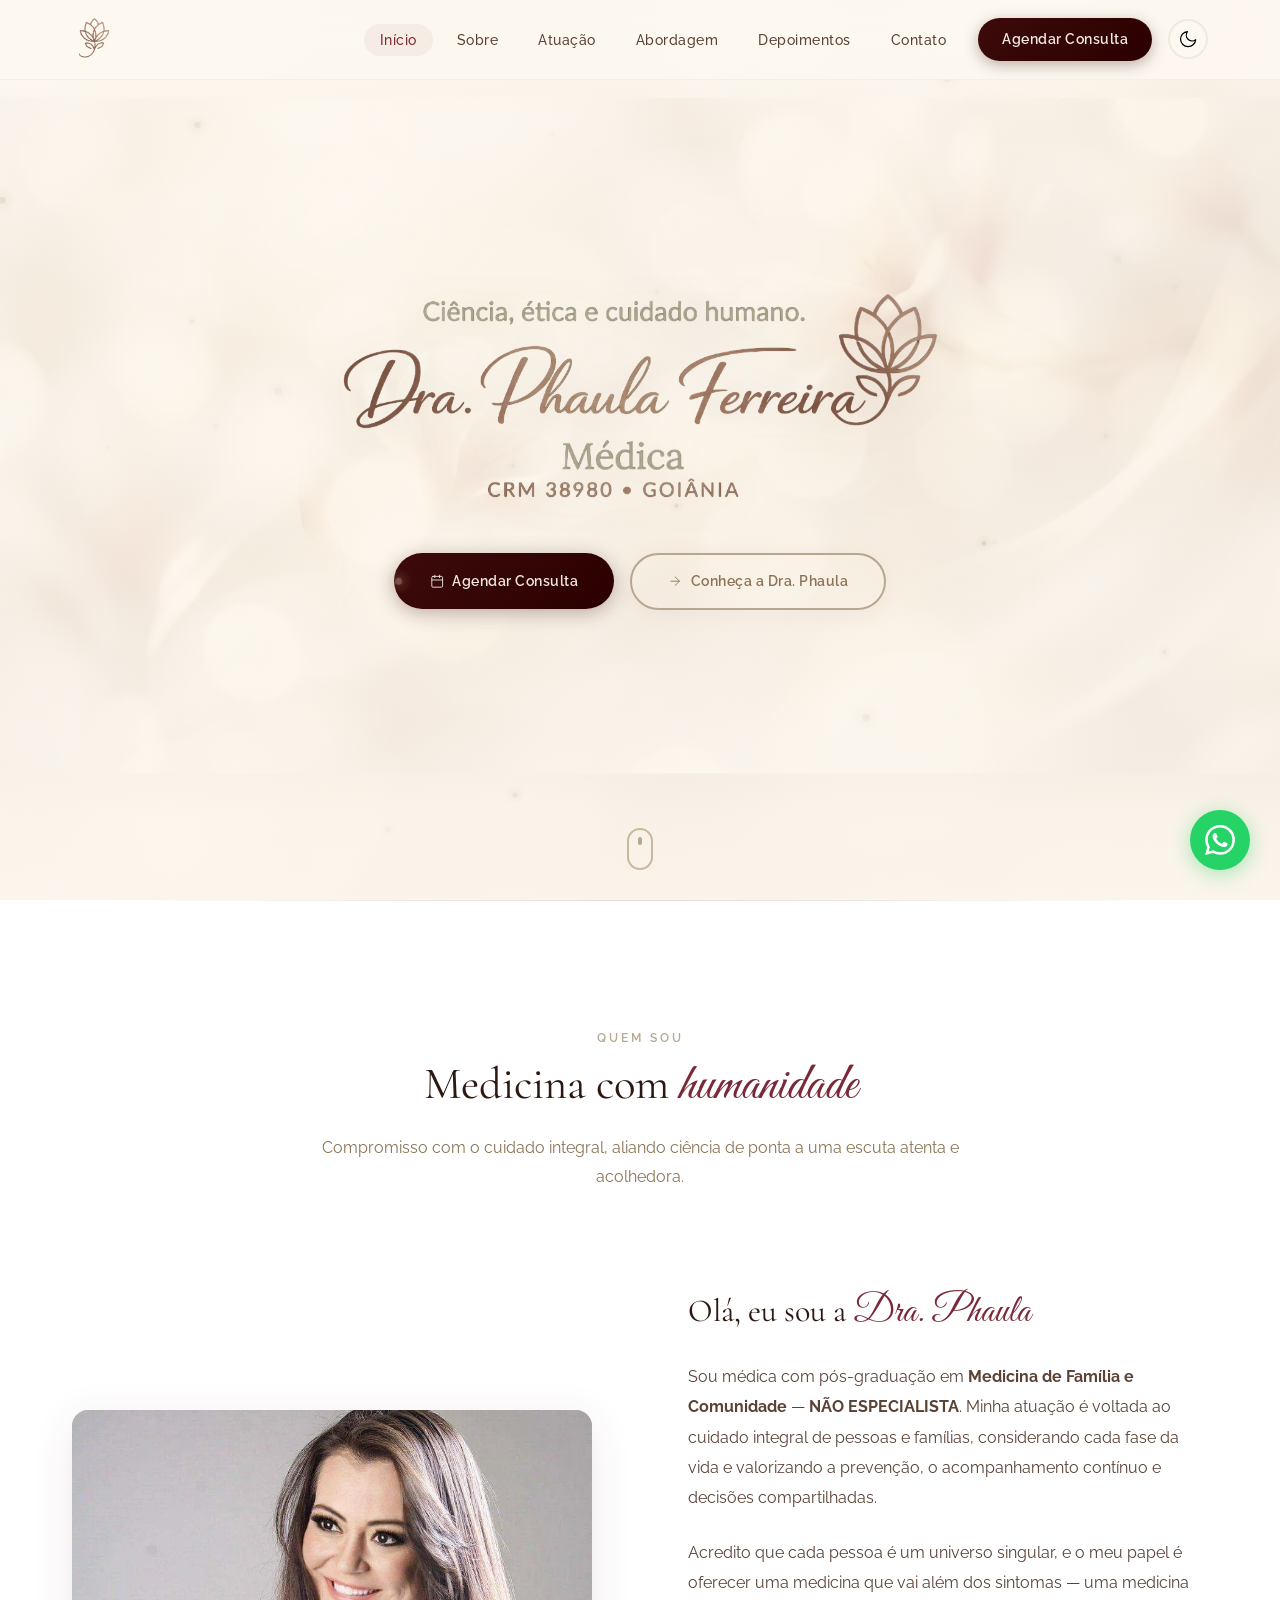
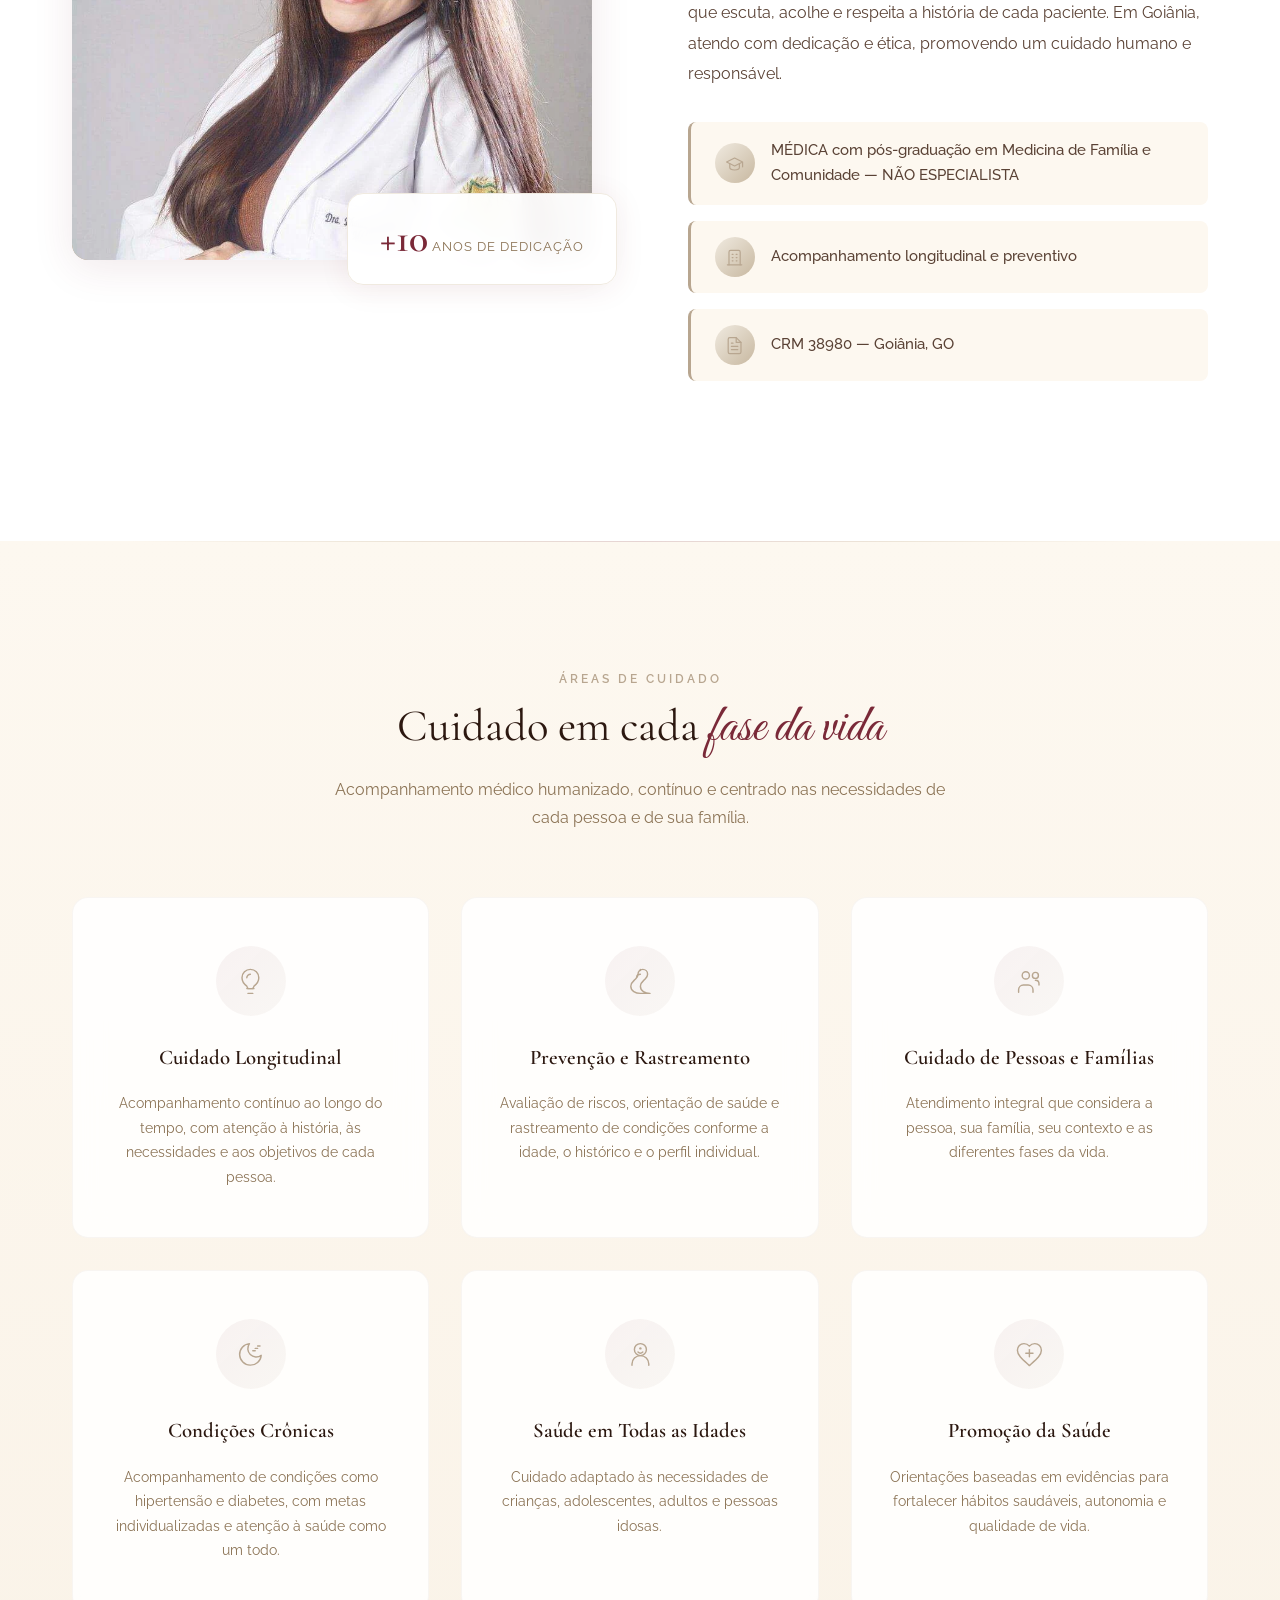
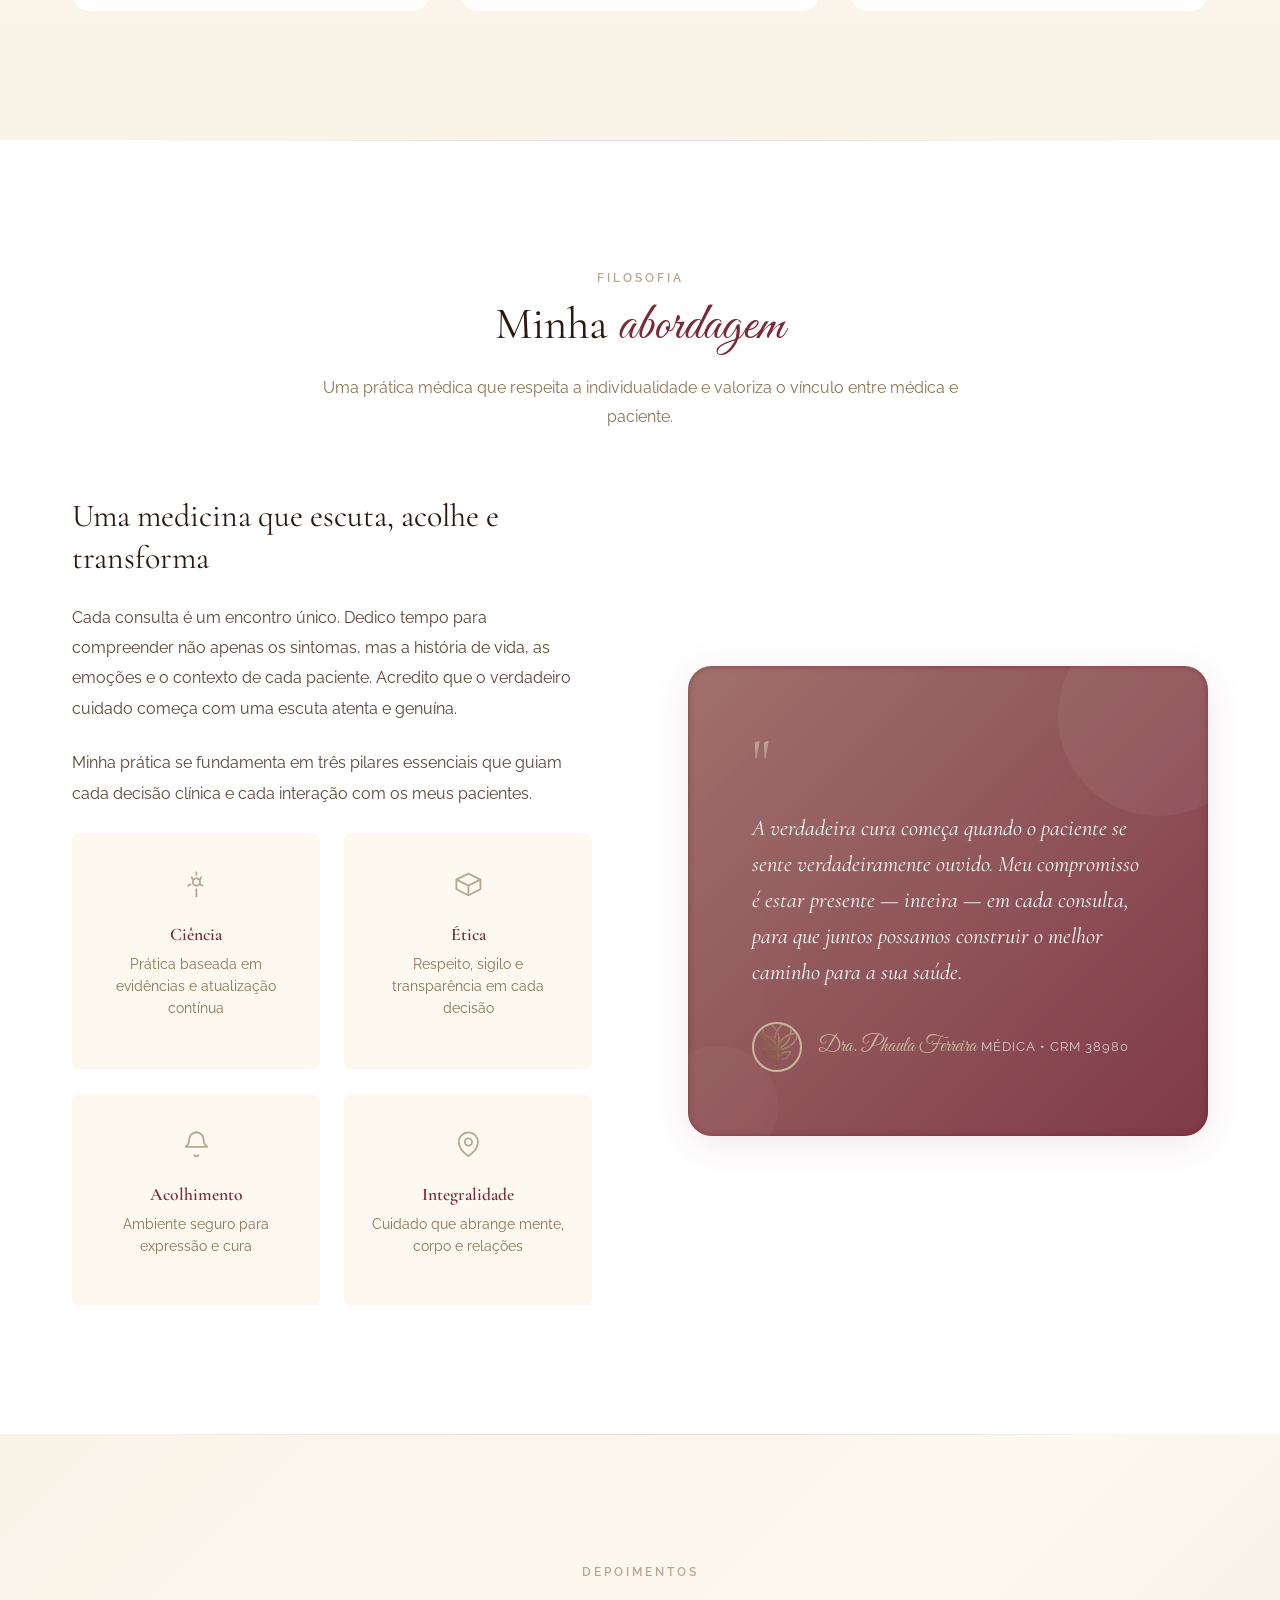
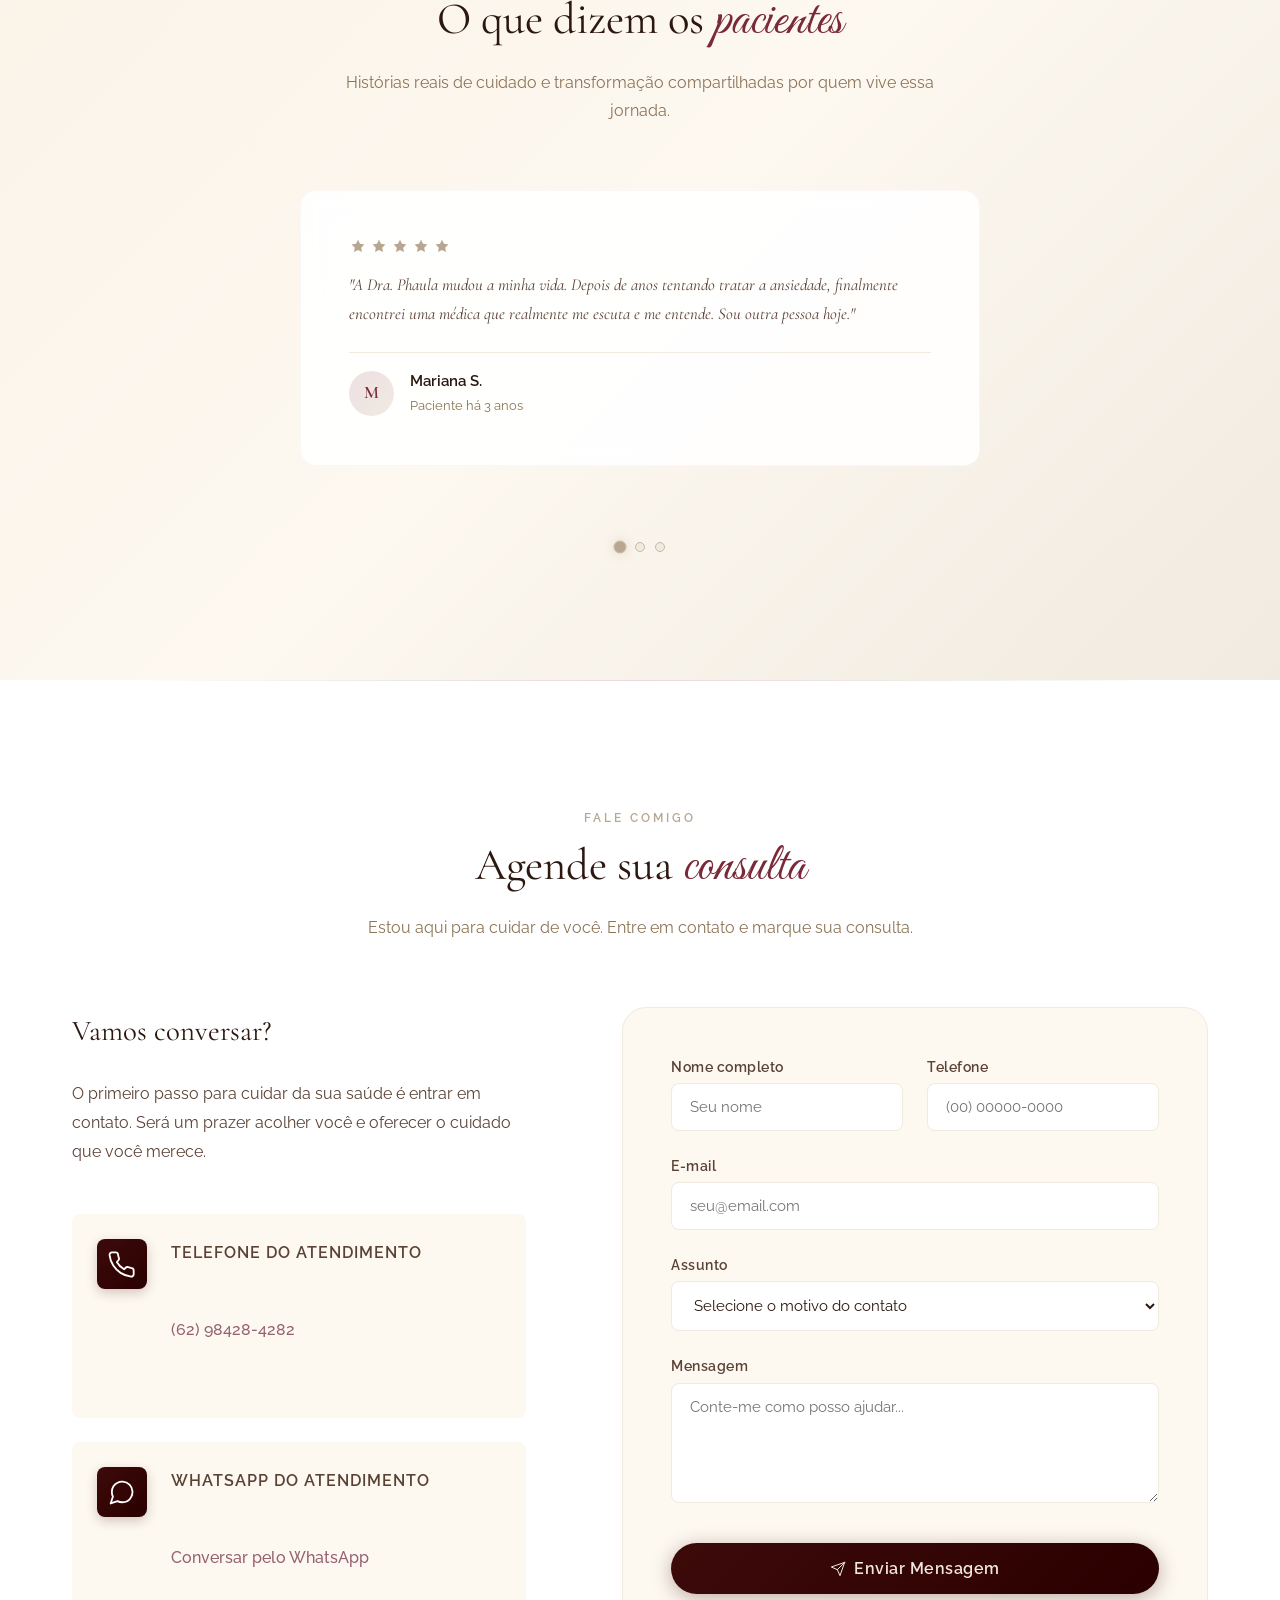
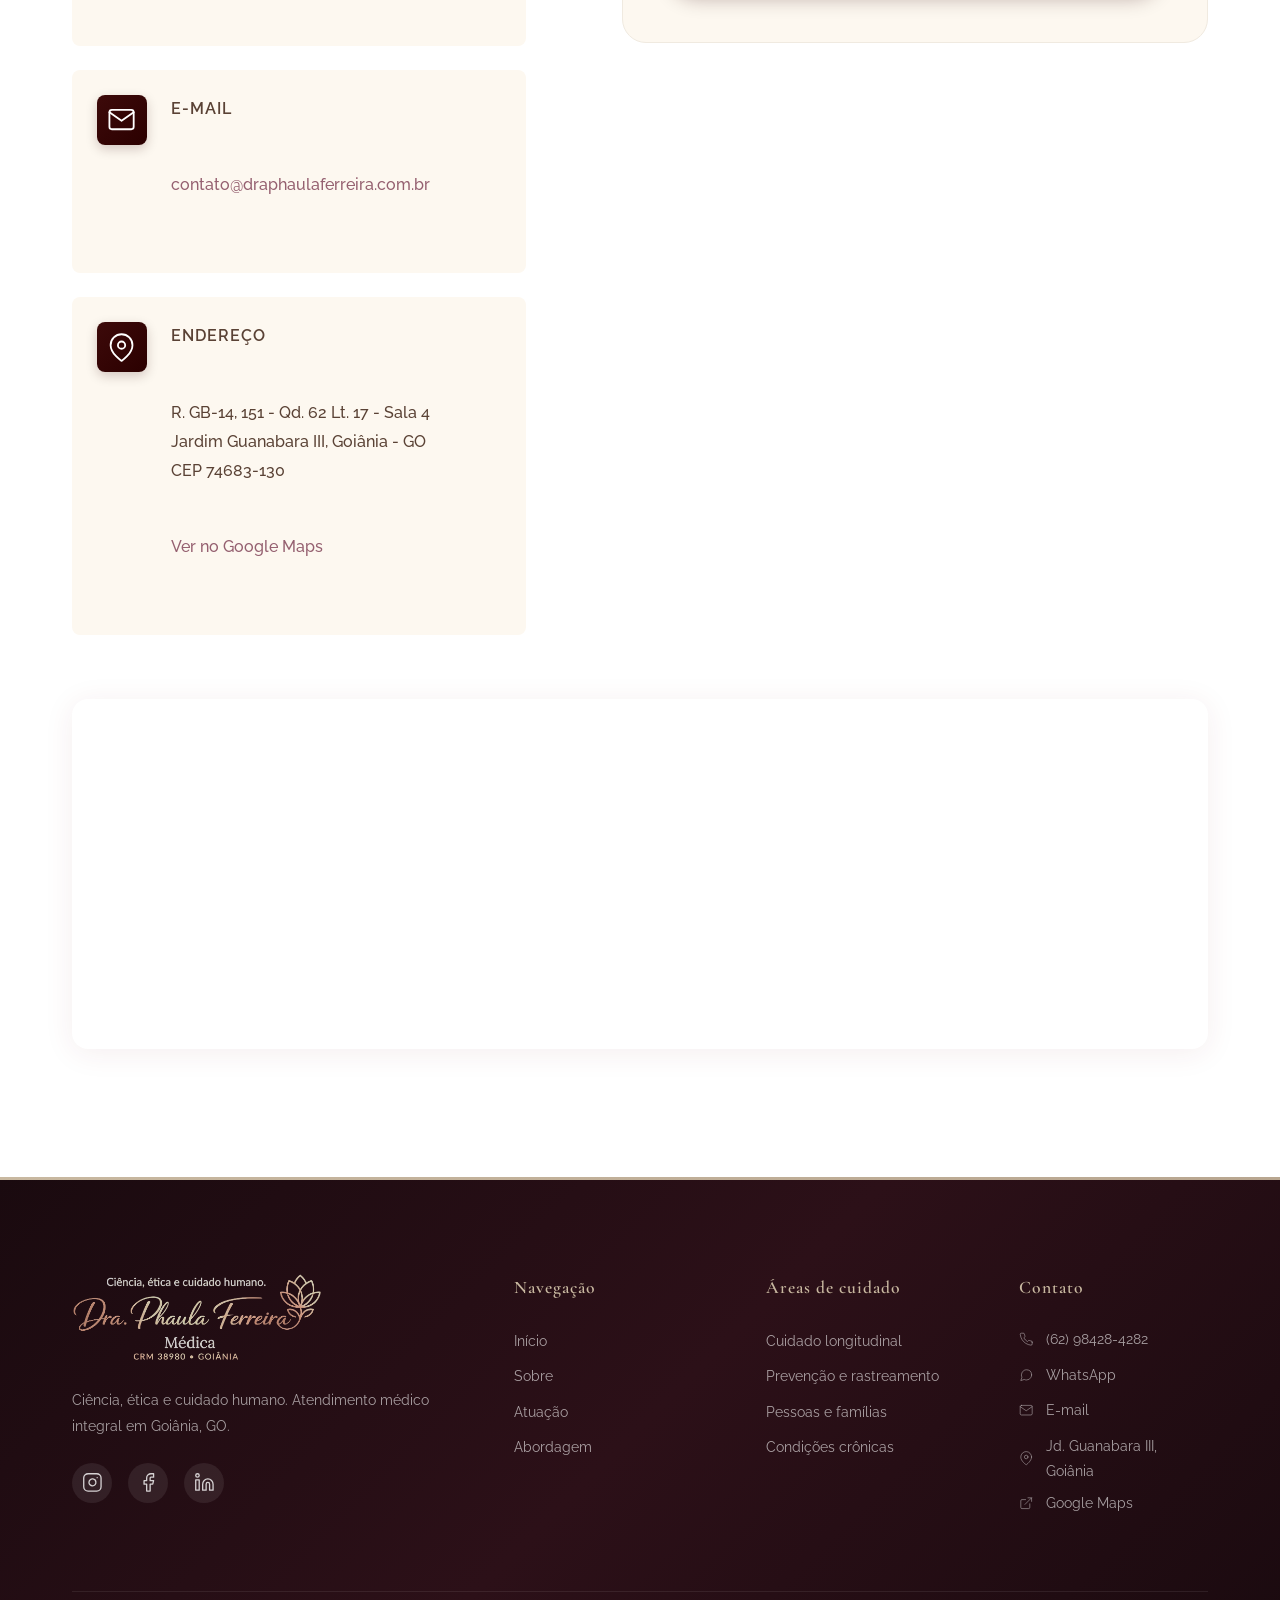
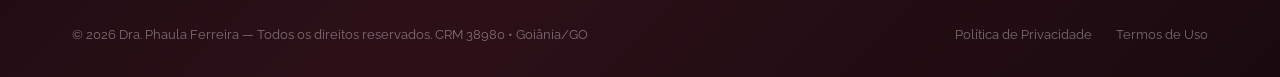
==== index.html @ 44c8bfeb "Corrigir apresentação profissional e remover Psiquiatria" ====
<!DOCTYPE html>
<html lang="pt-BR">
<head>
  <meta charset="UTF-8">
  <meta name="viewport" content="width=device-width, initial-scale=1.0">
  <meta name="description" content="Dra. Phaula Ferreira — Médica em Goiânia, CRM-GO 38980. Médica com pós-graduação em Medicina de Família e Comunidade — NÃO ESPECIALISTA.">
  <meta name="keywords" content="médica em Goiânia, Dra Phaula Ferreira, cuidado integral, saúde da família, prevenção, CRM-GO 38980">
  <meta name="author" content="Dra. Phaula Ferreira">
  <meta name="robots" content="index, follow">

  <!-- Open Graph -->
  <meta property="og:title" content="Dra. Phaula Ferreira — Médica em Goiânia">
  <meta property="og:description" content="Médica com pós-graduação em Medicina de Família e Comunidade — NÃO ESPECIALISTA. CRM-GO 38980.">
  <meta property="og:type" content="website">
  <meta property="og:site_name" content="Dra. Phaula Ferreira">
  <meta property="og:url" content="https://draphaula.com.br/">
  <meta property="og:image" content="https://draphaula.com.br/assets/images/logo-hd-hero.png">

  <!-- Canonical URL -->
  <link rel="canonical" href="https://draphaula.com.br/">

  <title>Dra. Phaula Ferreira — Médica em Goiânia | CRM-GO 38980</title>

  <link rel="icon" type="image/png" href="assets/images/flor.webp">
  <link rel="stylesheet" href="style.css">

  <!-- Schema.org — Structured Data -->
  <script type="application/ld+json">
  {
    "@context": "https://schema.org",
    "@graph": [
      {
        "@type": "WebSite",
        "@id": "https://draphaula.com.br/#website",
        "url": "https://draphaula.com.br/",
        "name": "Dra. Phaula Ferreira",
        "alternateName": ["Dra Phaula", "Dra Phaula Ferreira"]
      },
      {
        "@type": "MedicalBusiness",
        "@id": "https://draphaula.com.br/#consultorio",
        "name": "Dra. Phaula Ferreira",
        "alternateName": ["Dra Phaula", "Consultório Médico Dra. Phaula Ferreira"],
        "description": "Médica em Goiânia, CRM-GO 38980. Médica com pós-graduação em Medicina de Família e Comunidade — NÃO ESPECIALISTA.",
        "url": "https://draphaula.com.br/",
        "telephone": "+55-62-98428-4282",
        "email": "contato@draphaulaferreira.com.br",
        "image": "https://draphaula.com.br/assets/images/logo-hd-hero.png",
        "sameAs": [
          "https://www.instagram.com/dra_phaula/",
          "https://www.google.com/maps/place/Dra.+Phaula+Ferreira/data=!4m2!3m1!1s0x0:0x1a7f2ff73c6f1a40"
        ],
        "address": {
          "@type": "PostalAddress",
          "streetAddress": "R. GB-14, 151 - Quadra 62 Lote 17 - Sala 4",
          "addressLocality": "Goiânia",
          "addressRegion": "GO",
          "postalCode": "74683-130",
          "addressCountry": "BR"
        },
        "geo": {
          "@type": "GeoCoordinates",
          "latitude": -16.6145,
          "longitude": -49.2172
        },
        "priceRange": "$$",
        "areaServed": "Goiânia, GO"
      },
      {
        "@type": "Person",
        "@id": "https://draphaula.com.br/#dra-phaula-ferreira",
        "name": "Dra. Phaula Ferreira",
        "alternateName": ["Dra Phaula", "Phaula Ferreira"],
        "jobTitle": "Médica",
        "identifier": "CRM-GO 38980",
        "url": "https://draphaula.com.br/",
        "image": "https://draphaula.com.br/assets/images/dra-phaula.webp",
        "sameAs": [
          "https://www.instagram.com/dra_phaula/",
          "https://www.google.com/maps/place/Dra.+Phaula+Ferreira/data=!4m2!3m1!1s0x0:0x1a7f2ff73c6f1a40"
        ],
        "worksFor": { "@id": "https://draphaula.com.br/#consultorio" }
      }
    ]
  }
  </script>
</head>
<body>

  <!-- ======================== HEADER ======================== -->
  <header class="site-header" id="site-header">
    <div class="header-container">
      <a href="#inicio" class="logo-wrapper" id="logo">
        <img src="assets/images/flor.webp" alt="Dra. Phaula Ferreira — Médica, CRM 38980, Goiânia" class="logo-image logo-image-icon">
      </a>

      <button class="menu-toggle" id="menu-toggle" aria-label="Abrir menu de navegação" aria-expanded="false">
        <span></span>
        <span></span>
        <span></span>
      </button>

      <nav class="main-nav" id="main-nav" aria-label="Navegação principal">
        <ul class="nav-list">
          <li><a href="#inicio" class="nav-link active" id="nav-inicio">Início</a></li>
          <li><a href="#sobre" class="nav-link" id="nav-sobre">Sobre</a></li>
          <li><a href="#especialidades" class="nav-link" id="nav-especialidades">Atuação</a></li>
          <li><a href="#abordagem" class="nav-link" id="nav-abordagem">Abordagem</a></li>
          <li><a href="#depoimentos" class="nav-link" id="nav-depoimentos">Depoimentos</a></li>
          <li><a href="#contato" class="nav-link" id="nav-contato">Contato</a></li>
        </ul>
        <a href="#contato" class="nav-cta" id="nav-cta-agendar">Agendar Consulta</a>
        <button class="theme-toggle" id="theme-toggle" aria-label="Alternar modo escuro" title="Modo Escuro / Claro">
          <span class="theme-toggle-icon" id="theme-icon"><svg class="icon" viewBox="0 0 24 24" fill="none" stroke="currentColor" stroke-width="1.5"><path d="M21 12.79A9 9 0 1 1 11.21 3 7 7 0 0 0 21 12.79z"/></svg></span>
        </button>
      </nav>
    </div>
  </header>

  <!-- ======================== HERO ======================== -->
  <section class="hero" id="inicio">
    <div class="hero-bg">
      <img src="assets/images/hero-bg.webp" alt="" role="presentation" loading="lazy">
    </div>

    <div class="hero-content">
      <div class="hero-logo hero-logo-hd">
        <img src="assets/images/logo-hd-hero.webp" alt="Dra. Phaula Ferreira — Médica, CRM 38980, Goiânia. Ciência, ética e cuidado humano.">
      </div>

      <h1 class="sr-only">Dra. Phaula Ferreira — Médica em Goiânia</h1>

      <div class="hero-cta-group">
        <a href="#contato" class="btn btn-primary" id="hero-cta-agendar">
          <svg class="icon" viewBox="0 0 24 24" fill="none" stroke="currentColor" stroke-width="1.5"><rect x="3" y="4" width="18" height="18" rx="2" ry="2"/><line x1="16" y1="2" x2="16" y2="6"/><line x1="8" y1="2" x2="8" y2="6"/><line x1="3" y1="10" x2="21" y2="10"/></svg>
          Agendar Consulta
        </a>
        <a href="#sobre" class="btn btn-secondary" id="hero-cta-conhecer">
          <svg class="icon" viewBox="0 0 24 24" fill="none" stroke="currentColor" stroke-width="1.5"><line x1="5" y1="12" x2="19" y2="12"/><polyline points="12 5 19 12 12 19"/></svg>
          Conheça a Dra. Phaula
        </a>
      </div>
    </div>

    <div class="hero-scroll-indicator">
      <a href="#sobre" aria-label="Rolar para a seção Sobre">
        <div class="scroll-arrow"></div>
      </a>
    </div>
  </section>

  <!-- ======================== SOBRE ======================== -->
  <section class="section about" id="sobre">
    <div class="container">
      <div class="section-header animate-on-scroll">
        <span class="section-label">Quem sou</span>
        <h2 class="section-title">Medicina com <em>humanidade</em></h2>
        <p class="section-subtitle">Compromisso com o cuidado integral, aliando ciência de ponta a uma escuta atenta e acolhedora.</p>
      </div>

      <div class="about-grid">
        <div class="about-image-wrapper animate-on-scroll">
          <div class="about-image-frame">
            <img src="assets/images/dra-phaula.webp" alt="Retrato da Dra. Phaula Ferreira" loading="lazy">
          </div>
          <div class="about-floating-card">
            <span class="card-number">+10</span>
            <span class="card-label">Anos de dedicação</span>
          </div>
        </div>

        <div class="about-content animate-on-scroll">
          <h3>Olá, eu sou a <em>Dra. Phaula</em></h3>

          <p class="about-text">
            Sou médica com pós-graduação em <strong>Medicina de Família e Comunidade</strong> — <strong>NÃO ESPECIALISTA</strong>. Minha atuação é voltada ao cuidado integral de pessoas e famílias, considerando cada fase da vida e valorizando a prevenção, o acompanhamento contínuo e decisões compartilhadas.
          </p>
          <p class="about-text">
            Acredito que cada pessoa é um universo singular, e o meu papel é oferecer uma medicina que vai além dos sintomas — uma medicina que escuta, acolhe e respeita a história de cada paciente. Em Goiânia, atendo com dedicação e ética, promovendo um cuidado humano e responsável.
          </p>

          <div class="about-credentials">
            <div class="credential-item">
              <div class="credential-icon"><svg class="icon" viewBox="0 0 24 24" fill="none" stroke="currentColor" stroke-width="1.5"><path d="M22 10v6M2 10l10-5 10 5-10 5z"/><path d="M6 12v5c0 2 3 3 6 3s6-1 6-3v-5"/></svg></div>
              <span class="credential-text">MÉDICA com pós-graduação em Medicina de Família e Comunidade — NÃO ESPECIALISTA</span>
            </div>
            <div class="credential-item">
              <div class="credential-icon"><svg class="icon" viewBox="0 0 24 24" fill="none" stroke="currentColor" stroke-width="1.5"><path d="M3 21h18M9 8h1M9 12h1M9 16h1M14 8h1M14 12h1M14 16h1"/><path d="M5 21V5a2 2 0 0 1 2-2h10a2 2 0 0 1 2 2v16"/></svg></div>
              <span class="credential-text">Acompanhamento longitudinal e preventivo</span>
            </div>
            <div class="credential-item">
              <div class="credential-icon"><svg class="icon" viewBox="0 0 24 24" fill="none" stroke="currentColor" stroke-width="1.5"><path d="M14 2H6a2 2 0 0 0-2 2v16a2 2 0 0 0 2 2h12a2 2 0 0 0 2-2V8z"/><polyline points="14 2 14 8 20 8"/><line x1="16" y1="13" x2="8" y2="13"/><line x1="16" y1="17" x2="8" y2="17"/><polyline points="10 9 9 9 8 9"/></svg></div>
              <span class="credential-text">CRM 38980 — Goiânia, GO</span>
            </div>
          </div>
        </div>
      </div>
    </div>
  </section>

  <!-- ======================== ÁREAS DE CUIDADO ======================== -->
  <section class="section services" id="especialidades">
    <div class="container">
      <div class="section-header animate-on-scroll">
        <span class="section-label">Áreas de cuidado</span>
        <h2 class="section-title">Cuidado em cada <em>fase da vida</em></h2>
        <p class="section-subtitle">Acompanhamento médico humanizado, contínuo e centrado nas necessidades de cada pessoa e de sua família.</p>
      </div>

      <div class="services-grid">
        <!-- Card 1 -->
        <div class="service-card animate-on-scroll" id="service-longitudinal">
          <div class="service-icon"><svg class="icon icon-lg" viewBox="0 0 24 24" fill="none" stroke="currentColor" stroke-width="1.2"><path d="M12 2a7 7 0 0 1 7 7c0 3-2 5.5-4 7l-1 2h-4l-1-2c-2-1.5-4-4-4-7a7 7 0 0 1 7-7z"/><line x1="9" y1="18" x2="15" y2="18"/><line x1="10" y1="22" x2="14" y2="22"/><path d="M9 9c0-1.5 1.5-3 3-3"/></svg></div>
          <h3>Cuidado Longitudinal</h3>
          <p>Acompanhamento contínuo ao longo do tempo, com atenção à história, às necessidades e aos objetivos de cada pessoa.</p>
        </div>

        <!-- Card 2 -->
        <div class="service-card animate-on-scroll" id="service-prevencao">
          <div class="service-icon"><svg class="icon icon-lg" viewBox="0 0 24 24" fill="none" stroke="currentColor" stroke-width="1.2"><path d="M12 22c-4 0-8-2-8-6 0-3 2-4 4-6 1-1 2-2 2-4a4 4 0 0 1 8 0c0 2-1 3-2 4-2 2-4 3-4 6 0 4 4 6 8 6z"/><path d="M12 2v1"/><path d="M9 8c0-1 1-2 3-2"/></svg></div>
          <h3>Prevenção e Rastreamento</h3>
          <p>Avaliação de riscos, orientação de saúde e rastreamento de condições conforme a idade, o histórico e o perfil individual.</p>
        </div>

        <!-- Card 3 -->
        <div class="service-card animate-on-scroll" id="service-familia">
          <div class="service-icon"><svg class="icon icon-lg" viewBox="0 0 24 24" fill="none" stroke="currentColor" stroke-width="1.2"><circle cx="9" cy="7" r="3"/><circle cx="17" cy="7" r="2.5"/><path d="M3 21v-2a4 4 0 0 1 4-4h4a4 4 0 0 1 4 4v2"/><path d="M17 11c2 0 3 1.5 3 3v1"/></svg></div>
          <h3>Cuidado de Pessoas e Famílias</h3>
          <p>Atendimento integral que considera a pessoa, sua família, seu contexto e as diferentes fases da vida.</p>
        </div>

        <!-- Card 4 -->
        <div class="service-card animate-on-scroll" id="service-cronicas">
          <div class="service-icon"><svg class="icon icon-lg" viewBox="0 0 24 24" fill="none" stroke="currentColor" stroke-width="1.2"><path d="M21 12.79A9 9 0 1 1 11.21 3 7 7 0 0 0 21 12.79z"/><path d="M14 9l2 0"/><path d="M16 7l2 0"/><path d="M18 5l2 0"/></svg></div>
          <h3>Condições Crônicas</h3>
          <p>Acompanhamento de condições como hipertensão e diabetes, com metas individualizadas e atenção à saúde como um todo.</p>
        </div>

        <!-- Card 5 -->
        <div class="service-card animate-on-scroll" id="service-fases-da-vida">
          <div class="service-icon"><svg class="icon icon-lg" viewBox="0 0 24 24" fill="none" stroke="currentColor" stroke-width="1.2"><circle cx="12" cy="8" r="5"/><path d="M5 21v-1a7 7 0 0 1 14 0v1"/><circle cx="12" cy="7" r="1" fill="currentColor" stroke="none"/><path d="M10 10c.5.5 1.5 1 2 1s1.5-.5 2-1"/></svg></div>
          <h3>Saúde em Todas as Idades</h3>
          <p>Cuidado adaptado às necessidades de crianças, adolescentes, adultos e pessoas idosas.</p>
        </div>

        <!-- Card 6 -->
        <div class="service-card animate-on-scroll" id="service-preventiva">
          <div class="service-icon"><svg class="icon icon-lg" viewBox="0 0 24 24" fill="none" stroke="currentColor" stroke-width="1.2"><path d="M12 21.35l-1.45-1.32C5.4 15.36 2 12.28 2 8.5 2 5.42 4.42 3 7.5 3c1.74 0 3.41.81 4.5 2.09C13.09 3.81 14.76 3 16.5 3 19.58 3 22 5.42 22 8.5c0 3.78-3.4 6.86-8.55 11.54L12 21.35z"/><line x1="12" y1="8" x2="12" y2="14"/><line x1="9" y1="11" x2="15" y2="11"/></svg></div>
          <h3>Promoção da Saúde</h3>
          <p>Orientações baseadas em evidências para fortalecer hábitos saudáveis, autonomia e qualidade de vida.</p>
        </div>
      </div>
    </div>
  </section>

  <!-- ======================== ABORDAGEM ======================== -->
  <section class="section approach" id="abordagem">
    <div class="container">
      <div class="section-header animate-on-scroll">
        <span class="section-label">Filosofia</span>
        <h2 class="section-title">Minha <em>abordagem</em></h2>
        <p class="section-subtitle">Uma prática médica que respeita a individualidade e valoriza o vínculo entre médica e paciente.</p>
      </div>

      <div class="approach-content">
        <div class="approach-text animate-on-scroll">
          <h3>Uma medicina que escuta, acolhe e transforma</h3>
          <p>
            Cada consulta é um encontro único. Dedico tempo para compreender não apenas os sintomas, mas a história de vida, as emoções e o contexto de cada paciente. Acredito que o verdadeiro cuidado começa com uma escuta atenta e genuína.
          </p>
          <p>
            Minha prática se fundamenta em três pilares essenciais que guiam cada decisão clínica e cada interação com os meus pacientes.
          </p>

          <div class="approach-pillars">
            <div class="pillar">
              <div class="pillar-icon"><svg class="icon" viewBox="0 0 24 24" fill="none" stroke="currentColor" stroke-width="1.5"><circle cx="12" cy="10" r="3"/><path d="M12 2v2"/><path d="M12 16v6"/><path d="M8 6l1 2"/><path d="M15 12l2 1"/><path d="M7 12l-2 1"/><path d="M15 8l1-2"/></svg></div>
              <h4>Ciência</h4>
              <p>Prática baseada em evidências e atualização contínua</p>
            </div>
            <div class="pillar">
              <div class="pillar-icon"><svg class="icon" viewBox="0 0 24 24" fill="none" stroke="currentColor" stroke-width="1.5"><path d="M12 3L2 8l10 5 10-5-10-5z"/><path d="M2 8v8l10 5 10-5V8"/><line x1="12" y1="13" x2="12" y2="21"/></svg></div>
              <h4>Ética</h4>
              <p>Respeito, sigilo e transparência em cada decisão</p>
            </div>
            <div class="pillar">
              <div class="pillar-icon"><svg class="icon" viewBox="0 0 24 24" fill="none" stroke="currentColor" stroke-width="1.5"><path d="M18 8a6 6 0 0 0-12 0c0 4-3 6-3 6h18s-3-2-3-6"/><path d="M13.73 21a2 2 0 0 1-3.46 0"/><circle cx="12" cy="2" r="1" fill="currentColor" stroke="none"/></svg></div>
              <h4>Acolhimento</h4>
              <p>Ambiente seguro para expressão e cura</p>
            </div>
            <div class="pillar">
              <div class="pillar-icon"><svg class="icon" viewBox="0 0 24 24" fill="none" stroke="currentColor" stroke-width="1.5"><path d="M12 22c-4-3-8-7-8-12a8 8 0 0 1 16 0c0 5-4 9-8 12z"/><circle cx="12" cy="10" r="3"/></svg></div>
              <h4>Integralidade</h4>
              <p>Cuidado que abrange mente, corpo e relações</p>
            </div>
          </div>
        </div>

        <div class="approach-visual animate-on-scroll">
          <div class="approach-quote-card">
            <span class="quote-mark">"</span>
            <blockquote>
              A verdadeira cura começa quando o paciente se sente verdadeiramente ouvido. Meu compromisso é estar presente — inteira — em cada consulta, para que juntos possamos construir o melhor caminho para a sua saúde.
            </blockquote>
            <div class="quote-author">
              <img src="assets/images/flor.webp" alt="" class="quote-author-avatar" loading="lazy">
              <div class="quote-author-info">
                <span class="author-name">Dra. Phaula Ferreira</span>
                <span class="author-title">MÉDICA &bull; CRM 38980</span>
              </div>
            </div>
          </div>
        </div>
      </div>
    </div>
  </section>

  <!-- ======================== DEPOIMENTOS ======================== -->
  <section class="section testimonials" id="depoimentos">
    <div class="container">
      <div class="section-header animate-on-scroll">
        <span class="section-label">Depoimentos</span>
        <h2 class="section-title">O que dizem os <em>pacientes</em></h2>
        <p class="section-subtitle">Histórias reais de cuidado e transformação compartilhadas por quem vive essa jornada.</p>
      </div>

      <div class="testimonials-slider">
        <!-- Depoimento 1 -->
        <div class="testimonial-card animate-on-scroll" id="testimonial-1">
          <div class="testimonial-stars"><svg class="icon-star" viewBox="0 0 20 20" fill="currentColor"><path d="M10 1l2.47 5.01L18 6.94l-4 3.9.94 5.5L10 13.77l-4.94 2.57.94-5.5-4-3.9 5.53-.93z"/></svg><svg class="icon-star" viewBox="0 0 20 20" fill="currentColor"><path d="M10 1l2.47 5.01L18 6.94l-4 3.9.94 5.5L10 13.77l-4.94 2.57.94-5.5-4-3.9 5.53-.93z"/></svg><svg class="icon-star" viewBox="0 0 20 20" fill="currentColor"><path d="M10 1l2.47 5.01L18 6.94l-4 3.9.94 5.5L10 13.77l-4.94 2.57.94-5.5-4-3.9 5.53-.93z"/></svg><svg class="icon-star" viewBox="0 0 20 20" fill="currentColor"><path d="M10 1l2.47 5.01L18 6.94l-4 3.9.94 5.5L10 13.77l-4.94 2.57.94-5.5-4-3.9 5.53-.93z"/></svg><svg class="icon-star" viewBox="0 0 20 20" fill="currentColor"><path d="M10 1l2.47 5.01L18 6.94l-4 3.9.94 5.5L10 13.77l-4.94 2.57.94-5.5-4-3.9 5.53-.93z"/></svg></div>
          <p class="testimonial-text">
            "A Dra. Phaula mudou a minha vida. Depois de anos tentando tratar a ansiedade, finalmente encontrei uma médica que realmente me escuta e me entende. Sou outra pessoa hoje."
          </p>
          <div class="testimonial-author">
            <div class="testimonial-avatar">M</div>
            <div>
              <p class="testimonial-name">Mariana S.</p>
              <p class="testimonial-role">Paciente há 3 anos</p>
            </div>
          </div>
        </div>

        <!-- Depoimento 2 -->
        <div class="testimonial-card animate-on-scroll" id="testimonial-2">
          <div class="testimonial-stars"><svg class="icon-star" viewBox="0 0 20 20" fill="currentColor"><path d="M10 1l2.47 5.01L18 6.94l-4 3.9.94 5.5L10 13.77l-4.94 2.57.94-5.5-4-3.9 5.53-.93z"/></svg><svg class="icon-star" viewBox="0 0 20 20" fill="currentColor"><path d="M10 1l2.47 5.01L18 6.94l-4 3.9.94 5.5L10 13.77l-4.94 2.57.94-5.5-4-3.9 5.53-.93z"/></svg><svg class="icon-star" viewBox="0 0 20 20" fill="currentColor"><path d="M10 1l2.47 5.01L18 6.94l-4 3.9.94 5.5L10 13.77l-4.94 2.57.94-5.5-4-3.9 5.53-.93z"/></svg><svg class="icon-star" viewBox="0 0 20 20" fill="currentColor"><path d="M10 1l2.47 5.01L18 6.94l-4 3.9.94 5.5L10 13.77l-4.94 2.57.94-5.5-4-3.9 5.53-.93z"/></svg><svg class="icon-star" viewBox="0 0 20 20" fill="currentColor"><path d="M10 1l2.47 5.01L18 6.94l-4 3.9.94 5.5L10 13.77l-4.94 2.57.94-5.5-4-3.9 5.53-.93z"/></svg></div>
          <p class="testimonial-text">
            "Profissional excepcional. Além do conhecimento técnico impecável, a Dra. Phaula trata cada paciente com um carinho e respeito únicos. Recomendo de olhos fechados."
          </p>
          <div class="testimonial-author">
            <div class="testimonial-avatar">R</div>
            <div>
              <p class="testimonial-name">Rodrigo L.</p>
              <p class="testimonial-role">Paciente há 2 anos</p>
            </div>
          </div>
        </div>

        <!-- Depoimento 3 -->
        <div class="testimonial-card animate-on-scroll" id="testimonial-3">
          <div class="testimonial-stars"><svg class="icon-star" viewBox="0 0 20 20" fill="currentColor"><path d="M10 1l2.47 5.01L18 6.94l-4 3.9.94 5.5L10 13.77l-4.94 2.57.94-5.5-4-3.9 5.53-.93z"/></svg><svg class="icon-star" viewBox="0 0 20 20" fill="currentColor"><path d="M10 1l2.47 5.01L18 6.94l-4 3.9.94 5.5L10 13.77l-4.94 2.57.94-5.5-4-3.9 5.53-.93z"/></svg><svg class="icon-star" viewBox="0 0 20 20" fill="currentColor"><path d="M10 1l2.47 5.01L18 6.94l-4 3.9.94 5.5L10 13.77l-4.94 2.57.94-5.5-4-3.9 5.53-.93z"/></svg><svg class="icon-star" viewBox="0 0 20 20" fill="currentColor"><path d="M10 1l2.47 5.01L18 6.94l-4 3.9.94 5.5L10 13.77l-4.94 2.57.94-5.5-4-3.9 5.53-.93z"/></svg><svg class="icon-star" viewBox="0 0 20 20" fill="currentColor"><path d="M10 1l2.47 5.01L18 6.94l-4 3.9.94 5.5L10 13.77l-4.94 2.57.94-5.5-4-3.9 5.53-.93z"/></svg></div>
          <p class="testimonial-text">
            "Toda a família é acompanhada pela Dra. Phaula. Ela conhece cada um de nós e sempre encontra o melhor caminho. É mais que uma médica, é uma parceira de saúde."
          </p>
          <div class="testimonial-author">
            <div class="testimonial-avatar">C</div>
            <div>
              <p class="testimonial-name">Carolina M.</p>
              <p class="testimonial-role">Paciente há 5 anos</p>
            </div>
          </div>
        </div>
      </div>
    </div>
  </section>

  <!-- ======================== CONTATO ======================== -->
  <section class="section contact" id="contato">
    <div class="container">
      <div class="section-header animate-on-scroll">
        <span class="section-label">Fale comigo</span>
        <h2 class="section-title">Agende sua <em>consulta</em></h2>
        <p class="section-subtitle">Estou aqui para cuidar de você. Entre em contato e marque sua consulta.</p>
      </div>

      <div class="contact-grid">
        <div class="contact-info animate-on-scroll">
          <h3>Vamos conversar?</h3>
          <p>
            O primeiro passo para cuidar da sua saúde é entrar em contato. Será um prazer acolher você e oferecer o cuidado que você merece.
          </p>

          <div class="contact-details">
            <div class="contact-item" id="contact-phone">
              <div class="contact-icon"><svg class="icon" viewBox="0 0 24 24" fill="none" stroke="currentColor" stroke-width="1.5"><path d="M22 16.92v3a2 2 0 0 1-2.18 2 19.79 19.79 0 0 1-8.63-3.07 19.5 19.5 0 0 1-6-6 19.79 19.79 0 0 1-3.07-8.67A2 2 0 0 1 4.11 2h3a2 2 0 0 1 2 1.72 12.84 12.84 0 0 0 .7 2.81 2 2 0 0 1-.45 2.11L8.09 9.91a16 16 0 0 0 6 6l1.27-1.27a2 2 0 0 1 2.11-.45 12.84 12.84 0 0 0 2.81.7A2 2 0 0 1 22 16.92z"/></svg></div>
              <div>
                <p class="contact-item-label">Telefone do atendimento</p>
                <p class="contact-item-value">
                  <a href="tel:+5562984284282">(62) 98428-4282</a>
                </p>
              </div>
            </div>

            <div class="contact-item" id="contact-whatsapp">
              <div class="contact-icon"><svg class="icon" viewBox="0 0 24 24" fill="none" stroke="currentColor" stroke-width="1.5"><path d="M21 11.5a8.38 8.38 0 0 1-.9 3.8 8.5 8.5 0 0 1-7.6 4.7 8.38 8.38 0 0 1-3.8-.9L3 21l1.9-5.7a8.38 8.38 0 0 1-.9-3.8 8.5 8.5 0 0 1 4.7-7.6 8.38 8.38 0 0 1 3.8-.9h.5a8.48 8.48 0 0 1 8 8v.5z"/></svg></div>
              <div>
                <p class="contact-item-label">WhatsApp do atendimento</p>
                <p class="contact-item-value">
                  <a href="https://wa.me/5562984284282?text=Ol%C3%A1%2C%20gostaria%20de%20informa%C3%A7%C3%B5es%20sobre%20o%20atendimento." target="_blank" rel="noopener noreferrer">Conversar pelo WhatsApp</a>
                </p>
              </div>
            </div>

            <div class="contact-item" id="contact-email">
              <div class="contact-icon"><svg class="icon" viewBox="0 0 24 24" fill="none" stroke="currentColor" stroke-width="1.5"><path d="M4 4h16c1.1 0 2 .9 2 2v12c0 1.1-.9 2-2 2H4c-1.1 0-2-.9-2-2V6c0-1.1.9-2 2-2z"/><polyline points="22,6 12,13 2,6"/></svg></div>
              <div>
                <p class="contact-item-label">E-mail</p>
                <p class="contact-item-value">
                  <a href="mailto:contato@draphaulaferreira.com.br">contato@draphaulaferreira.com.br</a>
                </p>
              </div>
            </div>

            <div class="contact-item" id="contact-address">
              <div class="contact-icon"><svg class="icon" viewBox="0 0 24 24" fill="none" stroke="currentColor" stroke-width="1.5"><path d="M21 10c0 7-9 13-9 13s-9-6-9-13a9 9 0 0 1 18 0z"/><circle cx="12" cy="10" r="3"/></svg></div>
              <div>
                <p class="contact-item-label">Endereço</p>
                <p class="contact-item-value">R. GB-14, 151 - Qd. 62 Lt. 17 - Sala 4<br>Jardim Guanabara III, Goiânia - GO<br>CEP 74683-130</p>
                <p class="contact-item-value" style="margin-top: 0.3rem;"><a href="https://www.google.com/maps/place/Consult%C3%B3rio+M%C3%A9dico+-+Dra.+Phaula/data=!4m2!3m1!1s0x0:0x1a7f2ff73c6f1a40" target="_blank" rel="noopener">Ver no Google Maps</a></p>
              </div>
            </div>
          </div>
        </div>

        <div class="contact-form-wrapper animate-on-scroll">
          <form class="contact-form" id="contact-form" action="#" method="POST">
            <div class="form-row">
              <div class="form-group">
                <label for="form-name">Nome completo</label>
                <input type="text" id="form-name" name="name" placeholder="Seu nome" required>
              </div>
              <div class="form-group">
                <label for="form-phone">Telefone</label>
                <input type="tel" id="form-phone" name="phone" placeholder="(00) 00000-0000" required>
              </div>
            </div>

            <div class="form-group">
              <label for="form-email">E-mail</label>
              <input type="email" id="form-email" name="email" placeholder="seu@email.com">
            </div>

            <div class="form-group">
              <label for="form-subject">Assunto</label>
              <select id="form-subject" name="subject">
                <option value="" disabled selected>Selecione o motivo do contato</option>
                <option value="consulta-familia">Consulta médica</option>
                <option value="retorno">Retorno de consulta</option>
                <option value="informacoes">Informações gerais</option>
                <option value="outro">Outro assunto</option>
              </select>
            </div>

            <div class="form-group">
              <label for="form-message">Mensagem</label>
              <textarea id="form-message" name="message" placeholder="Conte-me como posso ajudar..." rows="5"></textarea>
            </div>

            <div class="form-submit">
              <button type="submit" class="btn btn-primary" id="form-submit-btn">
                <svg class="icon" viewBox="0 0 24 24" fill="none" stroke="currentColor" stroke-width="1.5"><line x1="22" y1="2" x2="11" y2="13"/><polygon points="22 2 15 22 11 13 2 9 22 2"/></svg>
                Enviar Mensagem
              </button>
            </div>
          </form>
        </div>
      </div>

      <div class="contact-map animate-on-scroll">
        <iframe
          src="https://www.google.com/maps?q=Consult%C3%B3rio%20M%C3%A9dico%20-%20Dra.%20Phaula%2C%20R.%20GB-14%2C%20151%2C%20Goi%C3%A2nia%20GO&amp;output=embed"
          width="100%"
          height="350"
          style="border:0; border-radius: 16px; filter: grayscale(0.3) contrast(0.95);"
          allowfullscreen=""
          loading="lazy"
          referrerpolicy="no-referrer-when-downgrade"
          title="Localização da clínica da Dra. Phaula Ferreira em Goiânia">
        </iframe>
      </div>
    </div>
  </section>

  <!-- ======================== FOOTER ======================== -->
  <footer class="site-footer" id="site-footer">
    <div class="container">
      <div class="footer-grid">
        <div class="footer-brand">
          <div class="footer-logo">
            <img src="assets/images/logo-hd-hero.webp" alt="Logo Dra. Phaula Ferreira" class="footer-logo-hd" loading="lazy">
          </div>
          <p>Ciência, ética e cuidado humano. Atendimento médico integral em Goiânia, GO.</p>
          <div class="footer-social">
            <a href="#" class="social-link" aria-label="Instagram" id="social-instagram"><svg class="icon" viewBox="0 0 24 24" fill="none" stroke="currentColor" stroke-width="1.5"><rect x="2" y="2" width="20" height="20" rx="5" ry="5"/><path d="M16 11.37A4 4 0 1 1 12.63 8 4 4 0 0 1 16 11.37z"/><line x1="17.5" y1="6.5" x2="17.51" y2="6.5"/></svg></a>
            <a href="#" class="social-link" aria-label="Facebook" id="social-facebook"><svg class="icon" viewBox="0 0 24 24" fill="none" stroke="currentColor" stroke-width="1.5"><path d="M18 2h-3a5 5 0 0 0-5 5v3H7v4h3v8h4v-8h3l1-4h-4V7a1 1 0 0 1 1-1h3z"/></svg></a>
            <a href="#" class="social-link" aria-label="LinkedIn" id="social-linkedin"><svg class="icon" viewBox="0 0 24 24" fill="none" stroke="currentColor" stroke-width="1.5"><path d="M16 8a6 6 0 0 1 6 6v7h-4v-7a2 2 0 0 0-2-2 2 2 0 0 0-2 2v7h-4v-7a6 6 0 0 1 6-6z"/><rect x="2" y="9" width="4" height="12"/><circle cx="4" cy="4" r="2"/></svg></a>
          </div>
        </div>

        <div class="footer-col">
          <h4>Navegação</h4>
          <ul>
            <li><a href="#inicio">Início</a></li>
            <li><a href="#sobre">Sobre</a></li>
            <li><a href="#especialidades">Atuação</a></li>
            <li><a href="#abordagem">Abordagem</a></li>
          </ul>
        </div>

        <div class="footer-col">
          <h4>Áreas de cuidado</h4>
          <ul>
            <li><a href="#service-longitudinal">Cuidado longitudinal</a></li>
            <li><a href="#service-prevencao">Prevenção e rastreamento</a></li>
            <li><a href="#service-familia">Pessoas e famílias</a></li>
            <li><a href="#service-cronicas">Condições crônicas</a></li>
          </ul>
        </div>

        <div class="footer-col">
          <h4>Contato</h4>
          <ul>
            <li><a href="tel:+5562984284282"><svg class="icon icon-inline" viewBox="0 0 24 24" fill="none" stroke="currentColor" stroke-width="1.5"><path d="M22 16.92v3a2 2 0 0 1-2.18 2 19.79 19.79 0 0 1-8.63-3.07 19.5 19.5 0 0 1-6-6 19.79 19.79 0 0 1-3.07-8.67A2 2 0 0 1 4.11 2h3a2 2 0 0 1 2 1.72 12.84 12.84 0 0 0 .7 2.81 2 2 0 0 1-.45 2.11L8.09 9.91a16 16 0 0 0 6 6l1.27-1.27a2 2 0 0 1 2.11-.45 12.84 12.84 0 0 0 2.81.7A2 2 0 0 1 22 16.92z"/></svg> (62) 98428-4282</a></li>
            <li><a href="https://wa.me/5562984284282?text=Ol%C3%A1%2C%20gostaria%20de%20informa%C3%A7%C3%B5es%20sobre%20o%20atendimento." target="_blank" rel="noopener noreferrer"><svg class="icon icon-inline" viewBox="0 0 24 24" fill="none" stroke="currentColor" stroke-width="1.5"><path d="M21 11.5a8.38 8.38 0 0 1-.9 3.8 8.5 8.5 0 0 1-7.6 4.7 8.38 8.38 0 0 1-3.8-.9L3 21l1.9-5.7a8.38 8.38 0 0 1-.9-3.8 8.5 8.5 0 0 1 4.7-7.6 8.38 8.38 0 0 1 3.8-.9h.5a8.48 8.48 0 0 1 8 8v.5z"/></svg> WhatsApp</a></li>
            <li><a href="mailto:contato@draphaulaferreira.com.br"><svg class="icon icon-inline" viewBox="0 0 24 24" fill="none" stroke="currentColor" stroke-width="1.5"><path d="M4 4h16c1.1 0 2 .9 2 2v12c0 1.1-.9 2-2 2H4c-1.1 0-2-.9-2-2V6c0-1.1.9-2 2-2z"/><polyline points="22,6 12,13 2,6"/></svg> E-mail</a></li>
            <li><a href="#contato"><svg class="icon icon-inline" viewBox="0 0 24 24" fill="none" stroke="currentColor" stroke-width="1.5"><path d="M21 10c0 7-9 13-9 13s-9-6-9-13a9 9 0 0 1 18 0z"/><circle cx="12" cy="10" r="3"/></svg> Jd. Guanabara III, Goiânia</a></li>
            <li><a href="https://www.google.com/maps/place/Consult%C3%B3rio+M%C3%A9dico+-+Dra.+Phaula/data=!4m2!3m1!1s0x0:0x1a7f2ff73c6f1a40" target="_blank" rel="noopener"><svg class="icon icon-inline" viewBox="0 0 24 24" fill="none" stroke="currentColor" stroke-width="1.5"><path d="M18 13v6a2 2 0 0 1-2 2H5a2 2 0 0 1-2-2V8a2 2 0 0 1 2-2h6"/><polyline points="15 3 21 3 21 9"/><line x1="10" y1="14" x2="21" y2="3"/></svg> Google Maps</a></li>
          </ul>
        </div>
      </div>

      <div class="footer-bottom">
        <p>&copy; 2026 Dra. Phaula Ferreira — Todos os direitos reservados. CRM 38980 &bull; Goiânia/GO</p>
        <div class="footer-bottom-links">
          <a href="#">Política de Privacidade</a>
          <a href="#">Termos de Uso</a>
        </div>
      </div>
    </div>
  </footer>

  <!-- ======================== WHATSAPP FLOAT ======================== -->
  <a href="https://wa.me/5562984284282?text=Ol%C3%A1%2C%20gostaria%20de%20informa%C3%A7%C3%B5es%20sobre%20o%20atendimento."
     target="_blank"
     rel="noopener noreferrer"
     class="whatsapp-float"
     id="whatsapp-float"
     aria-label="Falar com o atendimento pelo WhatsApp"
     title="Falar com o atendimento pelo WhatsApp">
    <svg viewBox="0 0 24 24" aria-hidden="true" focusable="false">
      <path d="M17.472 14.382c-.297-.149-1.758-.867-2.03-.967-.273-.099-.471-.148-.67.15-.197.297-.767.966-.94 1.164-.173.199-.347.223-.644.075-.297-.15-1.255-.463-2.39-1.475-.883-.788-1.48-1.761-1.653-2.059-.173-.297-.018-.458.13-.606.134-.133.298-.347.446-.52.149-.174.198-.298.298-.497.099-.198.05-.371-.025-.52-.075-.149-.669-1.612-.916-2.207-.242-.579-.487-.5-.669-.51-.173-.008-.371-.01-.57-.01-.198 0-.52.074-.792.372-.272.297-1.04 1.016-1.04 2.479 0 1.462 1.065 2.875 1.213 3.074.149.198 2.096 3.2 5.077 4.487.709.306 1.262.489 1.694.625.712.227 1.36.195 1.871.118.571-.085 1.758-.719 2.006-1.413.248-.694.248-1.289.173-1.413-.074-.124-.272-.198-.57-.347m-5.421 7.403h-.004a9.87 9.87 0 01-5.031-1.378l-.361-.214-3.741.982.998-3.648-.235-.374a9.86 9.86 0 01-1.51-5.26c.001-5.45 4.436-9.884 9.888-9.884 2.64 0 5.122 1.03 6.988 2.898a9.825 9.825 0 012.893 6.994c-.003 5.45-4.437 9.884-9.885 9.884m8.413-18.297A11.815 11.815 0 0012.05 0C5.495 0 .16 5.335.157 11.892c0 2.096.547 4.142 1.588 5.945L.057 24l6.305-1.654a11.882 11.882 0 005.683 1.448h.005c6.554 0 11.89-5.335 11.893-11.893a11.821 11.821 0 00-3.48-8.413z"/>
    </svg>
  </a>

  <!-- ======================== JAVASCRIPT ======================== -->
  <script src="script.js"></script>
</body>
</html>
---- style.css ----
/* ============================================================
   DRA. PHAULA FERREIRA — SITE INSTITUCIONAL
   Design System baseado na Identidade Visual
   ============================================================ */

/* --- Google Fonts --- */
@import url('https://fonts.googleapis.com/css2?family=Cormorant+Garamond:ital,wght@0,300;0,400;0,500;0,600;0,700;1,300;1,400;1,500&family=Raleway:wght@300;400;500;600;700&family=Great+Vibes&display=swap');

/* --- CSS Custom Properties (Design Tokens) --- */
:root {
  /* Brand Colors */
  --color-rose-deep: #7A2938;
  --color-rose: #956070;
  --color-rose-light: #B08090;
  --color-rose-pale: #EDE0E3;
  --color-rose-glass: rgba(122, 41, 56, 0.06);

  --color-gold-deep: #8B7355;
  --color-gold: #B8A690;
  --color-gold-light: #C8B8A0;
  --color-gold-pale: #F0EAE0;
  --color-gold-shimmer: linear-gradient(135deg, #C8B8A0, #B8A690, #C8B8A0);

  --color-cream: #FDF8F0;
  --color-cream-warm: #FAF3E8;
  --color-ivory: #FFFEF9;
  --color-white: #FFFFFF;

  --color-text-primary: #2C1810;
  --color-text-secondary: #5A4235;
  --color-text-muted: #8B7355;
  --color-text-light: #B8A690;

  /* Typography */
  --font-display: 'Great Vibes', cursive;
  --font-heading: 'Cormorant Garamond', Georgia, serif;
  --font-body: 'Raleway', 'Segoe UI', system-ui, sans-serif;

  /* Spacing */
  --space-xs: 0.25rem;
  --space-sm: 0.5rem;
  --space-md: 1rem;
  --space-lg: 1.5rem;
  --space-xl: 2rem;
  --space-2xl: 3rem;
  --space-3xl: 4rem;
  --space-4xl: 6rem;
  --space-5xl: 8rem;

  /* Borders & Radius */
  --radius-sm: 4px;
  --radius-md: 8px;
  --radius-lg: 16px;
  --radius-xl: 24px;
  --radius-full: 9999px;

  /* Shadows */
  --shadow-soft: 0 2px 15px rgba(122, 41, 56, 0.05);
  --shadow-medium: 0 4px 30px rgba(122, 41, 56, 0.08);
  --shadow-elevated: 0 8px 40px rgba(122, 41, 56, 0.1);
  --shadow-gold: 0 4px 20px rgba(184, 166, 144, 0.12);

  /* Transitions */
  --transition-fast: 0.2s cubic-bezier(0.4, 0, 0.2, 1);
  --transition-smooth: 0.4s cubic-bezier(0.4, 0, 0.2, 1);
  --transition-elegant: 0.6s cubic-bezier(0.25, 0.46, 0.45, 0.94);

  /* Layout */
  --container-max: 1200px;
  --header-height: 80px;
}

/* --- Reset & Base --- */
*,
*::before,
*::after {
  margin: 0;
  padding: 0;
  box-sizing: border-box;
}

html {
  scroll-behavior: smooth;
  font-size: 16px;
}

body {
  font-family: var(--font-body);
  color: var(--color-text-primary);
  background-color: var(--color-cream);
  line-height: 1.7;
  overflow-x: hidden;
  -webkit-font-smoothing: antialiased;
  -moz-osx-font-smoothing: grayscale;
}

img {
  max-width: 100%;
  height: auto;
  display: block;
}

a {
  text-decoration: none;
  color: inherit;
  transition: color var(--transition-fast);
}

ul, ol {
  list-style: none;
}

/* --- Utility Classes --- */
.container {
  max-width: var(--container-max);
  margin: 0 auto;
  padding: 0 var(--space-xl);
}

.sr-only {
  position: absolute;
  width: 1px;
  height: 1px;
  padding: 0;
  margin: -1px;
  overflow: hidden;
  clip: rect(0, 0, 0, 0);
  white-space: nowrap;
  border: 0;
}

/* --- Animations --- */
@keyframes fadeInUp {
  from {
    opacity: 0;
    transform: translateY(30px);
  }
  to {
    opacity: 1;
    transform: translateY(0);
  }
}

@keyframes fadeInDown {
  from {
    opacity: 0;
    transform: translateY(-20px);
  }
  to {
    opacity: 1;
    transform: translateY(0);
  }
}

@keyframes fadeIn {
  from { opacity: 0; }
  to { opacity: 1; }
}

@keyframes scaleIn {
  from {
    opacity: 0;
    transform: scale(0.9);
  }
  to {
    opacity: 1;
    transform: scale(1);
  }
}

@keyframes float {
  0%, 100% { transform: translateY(0); }
  50% { transform: translateY(-10px); }
}

@keyframes shimmer {
  0% { background-position: -200% center; }
  100% { background-position: 200% center; }
}

@keyframes pulseGold {
  0%, 100% { box-shadow: 0 0 0 0 rgba(184, 166, 144, 0.3); }
  50% { box-shadow: 0 0 20px 5px rgba(184, 166, 144, 0.1); }
}

@keyframes roseBloom {
  0% { transform: scale(0.8) rotate(-5deg); opacity: 0; }
  100% { transform: scale(1) rotate(0deg); opacity: 1; }
}

@keyframes lineGrow {
  from { width: 0; }
  to { width: 80px; }
}

.animate-on-scroll {
  opacity: 0;
  transform: translateY(30px);
  transition: opacity 0.8s ease, transform 0.8s ease;
}

.animate-on-scroll.visible {
  opacity: 1;
  transform: translateY(0);
}

/* --- Gold Divider --- */
.gold-divider {
  display: flex;
  align-items: center;
  justify-content: center;
  gap: var(--space-md);
  margin: var(--space-xl) 0;
}

.gold-divider::before,
.gold-divider::after {
  content: '';
  height: 1px;
  width: 80px;
  background: var(--color-gold-shimmer);
  background-size: 200% 100%;
  animation: shimmer 3s ease-in-out infinite;
}

.gold-divider .divider-icon {
  color: var(--color-gold);
  font-size: 1.2rem;
}

/* ============================================================
   HEADER / NAVIGATION
   ============================================================ */
.site-header {
  position: fixed;
  top: 0;
  left: 0;
  right: 0;
  z-index: 1000;
  height: var(--header-height);
  transition: all var(--transition-smooth);
  background: rgba(253, 248, 240, 0.85);
  backdrop-filter: blur(20px);
  -webkit-backdrop-filter: blur(20px);
  border-bottom: 1px solid rgba(184, 166, 144, 0.1);
}

.site-header.scrolled {
  background: rgba(253, 248, 240, 0.95);
  box-shadow: var(--shadow-soft);
  height: 70px;
}

.header-container {
  max-width: var(--container-max);
  margin: 0 auto;
  padding: 0 var(--space-xl);
  height: 100%;
  display: flex;
  align-items: center;
  justify-content: space-between;
}

.logo-wrapper {
  display: flex;
  align-items: center;
  gap: var(--space-md);
}

.logo-image {
  width: 45px;
  height: 45px;
  object-fit: contain;
  transition: all var(--transition-smooth);
}

/* HD Logo in Header — wider, shows full brand */
.logo-image.logo-image-hd {
  width: auto;
  height: 55px;
  max-width: 240px;
}

/* Lotus icon in Header */
.logo-image.logo-image-icon {
  width: 45px;
  height: 45px;
  object-fit: contain;
}

.site-header.scrolled .logo-image {
  width: 38px;
  height: 38px;
}

.site-header.scrolled .logo-image.logo-image-hd {
  width: auto;
  height: 45px;
  max-width: 200px;
}

.site-header.scrolled .logo-image.logo-image-icon {
  width: 38px;
  height: 38px;
}

.logo-wrapper:hover .logo-image {
  transform: scale(1.03);
}

/* Main Navigation */
.main-nav {
  display: flex;
  align-items: center;
}

.nav-list {
  display: flex;
  gap: var(--space-sm);
}

.nav-link {
  font-family: var(--font-body);
  font-size: 0.85rem;
  font-weight: 500;
  color: var(--color-text-secondary);
  padding: var(--space-sm) var(--space-md);
  border-radius: var(--radius-full);
  transition: all var(--transition-fast);
  position: relative;
  letter-spacing: 0.5px;
}

.nav-link:hover {
  color: var(--color-rose);
  background: var(--color-rose-glass);
}

.nav-link.active {
  color: var(--color-rose-deep);
  background: var(--color-rose-glass);
}

.nav-cta {
  font-family: var(--font-body);
  font-size: 0.85rem;
  font-weight: 600;
  color: #f0e8e0;
  background: linear-gradient(135deg, #3D0A0A, #2B0000);
  padding: 10px 24px;
  border-radius: var(--radius-full);
  margin-left: var(--space-md);
  transition: all var(--transition-smooth);
  box-shadow: 0 4px 15px rgba(43, 0, 0, 0.3);
  cursor: pointer;
  border: none;
  letter-spacing: 0.5px;
}

.nav-cta:hover {
  transform: translateY(-2px);
  box-shadow: 0 6px 25px rgba(43, 0, 0, 0.45);
  color: #f0e8e0;
}

/* Mobile Menu Toggle */
.menu-toggle {
  display: none;
  flex-direction: column;
  gap: 5px;
  background: none;
  border: none;
  cursor: pointer;
  padding: var(--space-sm);
  z-index: 1001;
}

.menu-toggle span {
  width: 24px;
  height: 2px;
  background: var(--color-rose-deep);
  border-radius: 2px;
  transition: all var(--transition-fast);
}

.menu-toggle.active span:nth-child(1) {
  transform: rotate(45deg) translate(5px, 5px);
}

.menu-toggle.active span:nth-child(2) {
  opacity: 0;
}

.menu-toggle.active span:nth-child(3) {
  transform: rotate(-45deg) translate(5px, -5px);
}

/* ============================================================
   HERO SECTION
   ============================================================ */
.hero {
  position: relative;
  min-height: 100vh;
  display: flex;
  align-items: center;
  justify-content: center;
  overflow: hidden;
  background: linear-gradient(
    135deg,
    var(--color-cream) 0%,
    var(--color-cream-warm) 50%,
    var(--color-gold-pale) 100%
  );
}

.hero-bg {
  position: absolute;
  inset: 0;
  z-index: 0;
}

.hero-bg img {
  width: 100%;
  height: 100%;
  object-fit: cover;
  opacity: 0.3;
}

.hero-bg::after {
  content: '';
  position: absolute;
  inset: 0;
  background: linear-gradient(
    180deg,
    rgba(253, 248, 240, 0.7) 0%,
    rgba(253, 248, 240, 0.4) 40%,
    rgba(253, 248, 240, 0.8) 100%
  );
}

.hero-content {
  position: relative;
  z-index: 1;
  text-align: center;
  max-width: 800px;
  padding: var(--space-3xl) var(--space-xl);
  animation: fadeInUp 1.2s ease;
}

.hero-logo {
  width: 100px;
  height: 100px;
  margin: 0 auto var(--space-xl);
  animation: roseBloom 1s ease 0.3s both;
  filter: drop-shadow(0 4px 15px rgba(139, 26, 43, 0.15));
}

.hero-logo img {
  width: 100%;
  height: 100%;
  object-fit: contain;
}

/* HD Logo — Full brand logo as hero centerpiece */
.hero-logo.hero-logo-hd {
  width: auto;
  height: auto;
  max-width: 600px;
  margin: 0 auto var(--space-2xl);
  animation: fadeInUp 1.2s ease 0.3s both;
  filter: drop-shadow(0 4px 20px rgba(90, 66, 53, 0.1));
}

.hero-logo.hero-logo-hd img {
  width: 100%;
  height: auto;
  max-height: none;
}

.hero-name {
  font-family: var(--font-display);
  font-size: clamp(2.5rem, 6vw, 4.5rem);
  color: var(--color-rose-deep);
  line-height: 1.1;
  margin-bottom: var(--space-sm);
  animation: fadeInUp 1s ease 0.5s both;
}

.hero-title {
  font-family: var(--font-heading);
  font-size: clamp(1.1rem, 2.5vw, 1.5rem);
  font-weight: 400;
  color: var(--color-text-secondary);
  letter-spacing: 3px;
  text-transform: uppercase;
  margin-bottom: var(--space-xs);
  animation: fadeInUp 1s ease 0.7s both;
}

.hero-crm {
  font-family: var(--font-body);
  font-size: 0.9rem;
  color: var(--color-gold);
  font-weight: 500;
  letter-spacing: 2px;
  margin-bottom: var(--space-lg);
  animation: fadeInUp 1s ease 0.8s both;
}

.hero-specialties {
  font-family: var(--font-heading);
  font-size: 1.05rem;
  color: var(--color-text-muted);
  font-style: italic;
  font-weight: 400;
  margin-bottom: var(--space-xl);
  animation: fadeInUp 1s ease 0.9s both;
}

.hero-tagline {
  font-family: var(--font-heading);
  font-size: clamp(1.2rem, 2.5vw, 1.6rem);
  color: var(--color-gold-deep);
  font-style: italic;
  font-weight: 500;
  margin-top: var(--space-lg);
  animation: fadeInUp 1s ease 1.1s both;
  position: relative;
  display: inline-block;
}

.hero-tagline::before,
.hero-tagline::after {
  content: '❝';
  font-size: 1.8rem;
  color: var(--color-gold-light);
  position: absolute;
  opacity: 0.5;
}

.hero-tagline::before {
  left: -30px;
  top: -10px;
}

.hero-tagline::after {
  content: '❞';
  right: -30px;
  bottom: -10px;
}

.hero-cta-group {
  display: flex;
  gap: var(--space-md);
  justify-content: center;
  margin-top: var(--space-2xl);
  animation: fadeInUp 1s ease 1.3s both;
  flex-wrap: wrap;
}

.btn {
  font-family: var(--font-body);
  font-size: 0.9rem;
  font-weight: 600;
  padding: 14px 36px;
  border-radius: var(--radius-full);
  cursor: pointer;
  transition: all var(--transition-smooth);
  border: none;
  display: inline-flex;
  align-items: center;
  gap: var(--space-sm);
  letter-spacing: 0.5px;
}

.btn-primary {
  color: #f0e8e0;
  background: linear-gradient(135deg, #3D0A0A, #2B0000);
  box-shadow: 0 4px 20px rgba(43, 0, 0, 0.3);
}

.btn-primary:hover {
  transform: translateY(-3px);
  box-shadow: 0 8px 30px rgba(43, 0, 0, 0.45);
  color: #f0e8e0;
}

.btn-secondary {
  color: var(--color-gold-deep);
  background: transparent;
  border: 2px solid var(--color-gold);
  box-shadow: var(--shadow-gold);
}

.btn-secondary:hover {
  background: var(--color-gold);
  color: var(--color-white);
  transform: translateY(-3px);
}

.hero-scroll-indicator {
  position: absolute;
  bottom: 30px;
  left: 50%;
  transform: translateX(-50%);
  z-index: 2;
  animation: float 3s ease-in-out infinite;
}

.hero-scroll-indicator a {
  display: flex;
  flex-direction: column;
  align-items: center;
  gap: var(--space-sm);
  color: var(--color-gold);
  font-size: 0.75rem;
  letter-spacing: 2px;
  text-transform: uppercase;
  font-weight: 500;
}

.scroll-arrow {
  width: 26px;
  height: 42px;
  border: 2px solid var(--color-gold-light);
  border-radius: 13px;
  position: relative;
  display: flex;
  align-items: flex-start;
  justify-content: center;
}

.scroll-arrow::after {
  content: '';
  display: block;
  margin-top: 7px;
  width: 4px;
  height: 8px;
  background: var(--color-gold);
  border-radius: 2px;
  animation: scrollDot 2s ease-in-out infinite;
}

@keyframes scrollDot {
  0%, 100% { transform: translateY(0); opacity: 1; }
  50% { transform: translateY(12px); opacity: 0.3; }
}

/* ============================================================
   SECTION STYLES (Shared)
   ============================================================ */
.section {
  padding: var(--space-5xl) 0;
  position: relative;
}

.section-header {
  text-align: center;
  max-width: 650px;
  margin: 0 auto var(--space-3xl);
}

.section-label {
  font-family: var(--font-body);
  font-size: 0.75rem;
  font-weight: 600;
  color: var(--color-gold);
  letter-spacing: 3px;
  text-transform: uppercase;
  display: block;
  margin-bottom: var(--space-sm);
}

.section-title {
  font-family: var(--font-heading);
  font-size: clamp(1.8rem, 4vw, 2.8rem);
  color: var(--color-text-primary);
  font-weight: 400;
  line-height: 1.2;
  margin-bottom: var(--space-md);
}

.section-title em {
  font-family: var(--font-display);
  color: var(--color-rose-deep);
  font-style: normal;
  font-size: 1.15em;
}

.section-subtitle {
  font-family: var(--font-body);
  font-size: 1rem;
  color: var(--color-text-muted);
  font-weight: 400;
  line-height: 1.8;
}

/* ============================================================
   ABOUT SECTION
   ============================================================ */
.about {
  background: var(--color-white);
}

.about-grid {
  display: grid;
  grid-template-columns: 1fr 1fr;
  gap: var(--space-4xl);
  align-items: center;
}

.about-image-wrapper {
  position: relative;
}

.about-image-frame {
  position: relative;
  border-radius: var(--radius-lg);
  overflow: hidden;
  box-shadow: var(--shadow-elevated);
}

.about-image-frame::before {
  content: '';
  position: absolute;
  top: -3px;
  left: -3px;
  right: -3px;
  bottom: -3px;
  background: var(--color-gold-shimmer);
  border-radius: var(--radius-lg);
  z-index: -1;
  background-size: 200% 100%;
  animation: shimmer 4s ease-in-out infinite;
}

.about-image-frame img {
  width: 100%;
  height: 450px;
  object-fit: cover;
  object-position: top center;
  border-radius: var(--radius-lg);
  transition: transform var(--transition-elegant);
}

.about-image-frame:hover img {
  transform: scale(1.03);
}

.about-floating-card {
  position: absolute;
  bottom: -25px;
  right: -25px;
  background: rgba(255, 255, 255, 0.95);
  backdrop-filter: blur(10px);
  padding: var(--space-lg) var(--space-xl);
  border-radius: var(--radius-lg);
  box-shadow: var(--shadow-medium);
  border: 1px solid var(--color-gold-pale);
  animation: pulseGold 4s ease infinite;
}

.about-floating-card .card-number {
  font-family: var(--font-heading);
  font-size: 2.5rem;
  color: var(--color-rose-deep);
  font-weight: 600;
  line-height: 1;
}

.about-floating-card .card-label {
  font-size: 0.8rem;
  color: var(--color-text-muted);
  text-transform: uppercase;
  letter-spacing: 1px;
}

.about-content {
  padding: var(--space-xl) 0;
}

.about-content h3 {
  font-family: var(--font-heading);
  font-size: 2rem;
  color: var(--color-text-primary);
  font-weight: 400;
  margin-bottom: var(--space-lg);
  line-height: 1.3;
}

.about-content h3 em {
  font-family: var(--font-display);
  color: var(--color-rose-deep);
  font-style: normal;
  font-size: 1.2em;
}

.about-text {
  font-size: 1rem;
  color: var(--color-text-secondary);
  margin-bottom: var(--space-lg);
  line-height: 1.9;
}

.about-credentials {
  display: flex;
  flex-direction: column;
  gap: var(--space-md);
  margin-top: var(--space-xl);
}

.credential-item {
  display: flex;
  align-items: center;
  gap: var(--space-md);
  padding: var(--space-md) var(--space-lg);
  background: var(--color-cream);
  border-radius: var(--radius-md);
  border-left: 3px solid var(--color-gold);
  transition: all var(--transition-fast);
}

.credential-item:hover {
  transform: translateX(5px);
  box-shadow: var(--shadow-soft);
}

.credential-icon {
  width: 40px;
  height: 40px;
  background: linear-gradient(135deg, var(--color-gold-pale), var(--color-gold-light));
  border-radius: var(--radius-full);
  display: flex;
  align-items: center;
  justify-content: center;
  font-size: 1.1rem;
  flex-shrink: 0;
}

.credential-text {
  font-size: 0.95rem;
  color: var(--color-text-secondary);
  font-weight: 500;
}

/* ============================================================
   SERVICES / SPECIALTIES SECTION
   ============================================================ */
.services {
  background: linear-gradient(180deg, var(--color-cream) 0%, var(--color-cream-warm) 100%);
  position: relative;
  overflow: hidden;
}

.services::before {
  content: '';
  position: absolute;
  top: 0;
  left: 0;
  right: 0;
  bottom: 0;
  background-image: url('assets/images/section-bg.png');
  background-size: cover;
  background-position: center;
  opacity: 0.1;
}

.services-grid {
  display: grid;
  grid-template-columns: repeat(3, 1fr);
  gap: var(--space-xl);
  position: relative;
  z-index: 1;
}

.service-card {
  background: rgba(255, 255, 255, 0.85);
  backdrop-filter: blur(15px);
  border: 1px solid rgba(184, 166, 144, 0.1);
  border-radius: var(--radius-lg);
  padding: var(--space-2xl) var(--space-xl);
  text-align: center;
  transition: all var(--transition-smooth);
  position: relative;
  overflow: hidden;
}

.service-card::before {
  content: '';
  position: absolute;
  top: 0;
  left: 0;
  right: 0;
  height: 3px;
  background: var(--color-gold-shimmer);
  background-size: 200% 100%;
  opacity: 0;
  transition: opacity var(--transition-smooth);
}

.service-card:hover {
  transform: translateY(-8px);
  box-shadow: var(--shadow-elevated);
  border-color: var(--color-gold-light);
}

.service-card:hover::before {
  opacity: 1;
  animation: shimmer 3s ease-in-out infinite;
}

.service-icon {
  width: 70px;
  height: 70px;
  margin: 0 auto var(--space-lg);
  background: linear-gradient(135deg, var(--color-rose-glass), rgba(184, 166, 144, 0.08));
  border-radius: var(--radius-full);
  display: flex;
  align-items: center;
  justify-content: center;
  font-size: 2rem;
  transition: all var(--transition-smooth);
}

.service-card:hover .service-icon {
  transform: scale(1.1) rotate(5deg);
  background: linear-gradient(135deg, var(--color-rose-pale), var(--color-gold-pale));
}

.service-card h3 {
  font-family: var(--font-heading);
  font-size: 1.3rem;
  color: var(--color-text-primary);
  font-weight: 600;
  margin-bottom: var(--space-md);
}

.service-card p {
  font-size: 0.9rem;
  color: var(--color-text-muted);
  line-height: 1.7;
}

/* ============================================================
   APPROACH / PHILOSOPHY SECTION
   ============================================================ */
.approach {
  background: var(--color-white);
  overflow: hidden;
}

.approach-content {
  display: grid;
  grid-template-columns: 1fr 1fr;
  gap: var(--space-4xl);
  align-items: center;
}

.approach-text h3 {
  font-family: var(--font-heading);
  font-size: 2rem;
  color: var(--color-text-primary);
  font-weight: 400;
  margin-bottom: var(--space-lg);
  line-height: 1.3;
}

.approach-text p {
  font-size: 1rem;
  color: var(--color-text-secondary);
  line-height: 1.9;
  margin-bottom: var(--space-lg);
}

.approach-pillars {
  display: grid;
  grid-template-columns: 1fr 1fr;
  gap: var(--space-lg);
}

.pillar {
  padding: var(--space-lg);
  background: var(--color-cream);
  border-radius: var(--radius-md);
  text-align: center;
  transition: all var(--transition-smooth);
  border: 1px solid transparent;
}

.pillar:hover {
  border-color: var(--color-gold-light);
  box-shadow: var(--shadow-soft);
  transform: translateY(-4px);
}

.pillar-icon {
  font-size: 2rem;
  margin-bottom: var(--space-sm);
}

.pillar h4 {
  font-family: var(--font-heading);
  font-size: 1.1rem;
  color: var(--color-rose-deep);
  font-weight: 600;
  margin-bottom: var(--space-xs);
}

.pillar p {
  font-size: 0.85rem;
  color: var(--color-text-muted);
  line-height: 1.6;
}

.approach-visual {
  position: relative;
}

.approach-quote-card {
  background: linear-gradient(135deg, var(--color-rose-deep), #6B1520);
  color: var(--color-white);
  padding: var(--space-3xl);
  border-radius: var(--radius-xl);
  box-shadow: var(--shadow-elevated);
  position: relative;
  overflow: hidden;
}

.approach-quote-card::before {
  content: '';
  position: absolute;
  top: -50px;
  right: -50px;
  width: 200px;
  height: 200px;
  background: rgba(255, 255, 255, 0.05);
  border-radius: 50%;
}

.approach-quote-card::after {
  content: '';
  position: absolute;
  bottom: -30px;
  left: -30px;
  width: 120px;
  height: 120px;
  background: rgba(255, 255, 255, 0.03);
  border-radius: 50%;
}

.quote-mark {
  font-family: var(--font-display);
  font-size: 4rem;
  color: var(--color-gold-light);
  line-height: 1;
  opacity: 0.7;
}

.approach-quote-card blockquote {
  font-family: var(--font-heading);
  font-size: 1.4rem;
  font-style: italic;
  font-weight: 400;
  line-height: 1.6;
  margin: var(--space-md) 0 var(--space-xl);
  position: relative;
  z-index: 1;
}

.quote-author {
  display: flex;
  align-items: center;
  gap: var(--space-md);
  position: relative;
  z-index: 1;
}

.quote-author-avatar {
  width: 50px;
  height: 50px;
  border-radius: 50%;
  border: 2px solid var(--color-gold-light);
  object-fit: cover;
}

.quote-author-info .author-name {
  font-family: var(--font-display);
  font-size: 1.3rem;
  color: var(--color-gold-light);
}

.quote-author-info .author-title {
  font-size: 0.8rem;
  color: rgba(255, 255, 255, 0.7);
  letter-spacing: 1px;
}

/* ============================================================
   TESTIMONIALS SECTION
   ============================================================ */
.testimonials {
  background: linear-gradient(
    135deg,
    var(--color-cream-warm) 0%,
    var(--color-cream) 50%,
    var(--color-gold-pale) 100%
  );
  position: relative;
}

.testimonials-slider {
  display: grid;
  grid-template-columns: repeat(3, 1fr);
  gap: var(--space-xl);
}

.testimonial-card {
  background: rgba(255, 255, 255, 0.9);
  backdrop-filter: blur(10px);
  border: 1px solid rgba(184, 166, 144, 0.08);
  border-radius: var(--radius-lg);
  padding: var(--space-2xl);
  transition: all var(--transition-smooth);
  position: relative;
}

.testimonial-card:hover {
  transform: translateY(-5px);
  box-shadow: var(--shadow-medium);
}

.testimonial-stars {
  display: flex;
  gap: 3px;
  margin-bottom: var(--space-md);
  color: var(--color-gold);
  font-size: 0.9rem;
}

.testimonial-text {
  font-family: var(--font-heading);
  font-size: 1.05rem;
  font-style: italic;
  color: var(--color-text-secondary);
  line-height: 1.7;
  margin-bottom: var(--space-lg);
}

.testimonial-author {
  display: flex;
  align-items: center;
  gap: var(--space-md);
  padding-top: var(--space-md);
  border-top: 1px solid var(--color-gold-pale);
}

.testimonial-avatar {
  width: 45px;
  height: 45px;
  border-radius: 50%;
  background: linear-gradient(135deg, var(--color-rose-pale), var(--color-gold-pale));
  display: flex;
  align-items: center;
  justify-content: center;
  font-family: var(--font-heading);
  font-size: 1.1rem;
  color: var(--color-rose-deep);
  font-weight: 600;
}

.testimonial-name {
  font-weight: 600;
  color: var(--color-text-primary);
  font-size: 0.95rem;
}

.testimonial-role {
  font-size: 0.8rem;
  color: var(--color-text-muted);
}

/* ============================================================
   CONTACT SECTION
   ============================================================ */
.contact {
  background: var(--color-white);
}

.contact-grid {
  display: grid;
  grid-template-columns: 1fr 1fr;
  gap: var(--space-4xl);
  align-items: start;
}

.contact-info h3 {
  font-family: var(--font-heading);
  font-size: 1.8rem;
  color: var(--color-text-primary);
  font-weight: 400;
  margin-bottom: var(--space-lg);
}

.contact-info p {
  font-size: 1rem;
  color: var(--color-text-secondary);
  margin-bottom: var(--space-2xl);
  line-height: 1.8;
}

.contact-details {
  display: flex;
  flex-direction: column;
  gap: var(--space-lg);
}

.contact-item {
  display: flex;
  align-items: flex-start;
  gap: var(--space-lg);
  padding: var(--space-lg);
  background: var(--color-cream);
  border-radius: var(--radius-md);
  transition: all var(--transition-fast);
  border: 1px solid transparent;
}

.contact-item:hover {
  border-color: var(--color-gold-pale);
  box-shadow: var(--shadow-soft);
  transform: translateX(5px);
}

.contact-icon {
  width: 50px;
  height: 50px;
  background: linear-gradient(135deg, #3D0A0A, #2B0000);
  border-radius: var(--radius-md);
  display: flex;
  align-items: center;
  justify-content: center;
  font-size: 1.3rem;
  flex-shrink: 0;
  box-shadow: 0 4px 12px rgba(43, 0, 0, 0.2);
}

.contact-item-label {
  font-size: 0.8rem;
  color: var(--color-rose-deep);
  font-weight: 600;
  text-transform: uppercase;
  letter-spacing: 1px;
  margin-bottom: var(--space-xs);
}

.contact-item-value {
  font-size: 1rem;
  color: var(--color-text-primary);
  font-weight: 500;
}

.contact-item-value a {
  color: var(--color-rose);
}

.contact-item-value a:hover {
  color: var(--color-rose-deep);
}

/* Contact Form */
.contact-form-wrapper {
  background: var(--color-cream);
  border-radius: var(--radius-xl);
  padding: var(--space-2xl);
  border: 1px solid var(--color-gold-pale);
}

.contact-form {
  display: flex;
  flex-direction: column;
  gap: var(--space-lg);
}

.form-group {
  display: flex;
  flex-direction: column;
  gap: var(--space-xs);
}

.form-group label {
  font-size: 0.85rem;
  font-weight: 600;
  color: var(--color-text-secondary);
  letter-spacing: 0.5px;
}

.form-group input,
.form-group textarea,
.form-group select {
  font-family: var(--font-body);
  font-size: 0.95rem;
  padding: 14px 18px;
  border: 1.5px solid var(--color-gold-pale);
  border-radius: var(--radius-md);
  background: var(--color-white);
  color: var(--color-text-primary);
  transition: all var(--transition-fast);
  outline: none;
}

.form-group input:focus,
.form-group textarea:focus,
.form-group select:focus {
  border-color: var(--color-gold);
  box-shadow: 0 0 0 3px rgba(184, 166, 144, 0.1);
}

.form-group textarea {
  resize: vertical;
  min-height: 120px;
}

.form-row {
  display: grid;
  grid-template-columns: 1fr 1fr;
  gap: var(--space-lg);
}

.form-submit {
  margin-top: var(--space-md);
}

.form-submit .btn {
  width: 100%;
  justify-content: center;
  font-size: 1rem;
  padding: 16px;
}

/* ============================================================
   WHATSAPP FLOAT BUTTON
   ============================================================ */
.whatsapp-float {
  position: fixed;
  bottom: 30px;
  right: 30px;
  z-index: 999;
  width: 60px;
  height: 60px;
  background: #25D366;
  border-radius: 50%;
  display: flex;
  align-items: center;
  justify-content: center;
  box-shadow: 0 4px 20px rgba(37, 211, 102, 0.4);
  transition: all var(--transition-smooth);
  animation: pulseGold 3s ease infinite;
  cursor: pointer;
}

.whatsapp-float:hover {
  transform: scale(1.1);
  box-shadow: 0 6px 30px rgba(37, 211, 102, 0.5);
}

.whatsapp-float svg {
  width: 30px;
  height: 30px;
  fill: white;
}

/* ============================================================
   FOOTER
   ============================================================ */
.site-footer {
  background: linear-gradient(135deg, #1a0a0f 0%, #2c1018 50%, #1a0a0f 100%);
  color: rgba(255, 255, 255, 0.8);
  padding: var(--space-4xl) 0 0;
  position: relative;
  overflow: hidden;
}

.site-footer::before {
  content: '';
  position: absolute;
  top: 0;
  left: 0;
  right: 0;
  height: 3px;
  background: var(--color-gold-shimmer);
  background-size: 200% 100%;
  animation: shimmer 4s ease-in-out infinite;
}

.footer-grid {
  display: grid;
  grid-template-columns: 2fr 1fr 1fr 1fr;
  gap: var(--space-3xl);
  margin-bottom: var(--space-3xl);
}

.footer-brand .footer-logo {
  display: flex;
  align-items: center;
  gap: var(--space-md);
  margin-bottom: var(--space-lg);
}

.footer-logo img {
  width: 40px;
  height: 40px;
  object-fit: contain;
}

/* HD Logo in footer — inverted for dark background */
.footer-logo img.footer-logo-hd {
  width: auto;
  height: auto;
  max-width: 250px;
  filter: brightness(1.8) contrast(0.85);
  opacity: 0.85;
  transition: opacity var(--transition-fast);
}

.footer-logo img.footer-logo-hd:hover {
  opacity: 1;
}

.footer-logo-name {
  font-family: var(--font-display);
  font-size: 1.5rem;
  color: var(--color-gold-light);
}

.footer-brand p {
  font-size: 0.9rem;
  line-height: 1.8;
  color: rgba(255, 255, 255, 0.6);
  margin-bottom: var(--space-lg);
}

.footer-social {
  display: flex;
  gap: var(--space-md);
}

.social-link {
  width: 40px;
  height: 40px;
  border-radius: 50%;
  background: rgba(255, 255, 255, 0.08);
  display: flex;
  align-items: center;
  justify-content: center;
  transition: all var(--transition-fast);
  font-size: 1rem;
}

.social-link:hover {
  background: var(--color-rose);
  transform: translateY(-3px);
}

.footer-col h4 {
  font-family: var(--font-heading);
  font-size: 1.1rem;
  color: var(--color-gold-light);
  font-weight: 600;
  margin-bottom: var(--space-lg);
  letter-spacing: 1px;
}

.footer-col ul li {
  margin-bottom: var(--space-sm);
}

.footer-col ul li a {
  font-size: 0.9rem;
  color: rgba(255, 255, 255, 0.6);
  transition: all var(--transition-fast);
  display: inline-flex;
  align-items: center;
  gap: var(--space-sm);
}

.footer-col ul li a:hover {
  color: var(--color-gold-light);
  transform: translateX(5px);
}

.footer-bottom {
  border-top: 1px solid rgba(255, 255, 255, 0.08);
  padding: var(--space-xl) 0;
  display: flex;
  justify-content: space-between;
  align-items: center;
  flex-wrap: wrap;
  gap: var(--space-md);
}

.footer-bottom p {
  font-size: 0.8rem;
  color: rgba(255, 255, 255, 0.4);
}

.footer-bottom-links {
  display: flex;
  gap: var(--space-lg);
}

.footer-bottom-links a {
  font-size: 0.8rem;
  color: rgba(255, 255, 255, 0.4);
}

.footer-bottom-links a:hover {
  color: var(--color-gold-light);
}

/* ============================================================
   RESPONSIVE DESIGN
   ============================================================ */
@media (max-width: 1024px) {
  .about-grid,
  .approach-content,
  .contact-grid {
    grid-template-columns: 1fr;
    gap: var(--space-2xl);
  }

  .services-grid {
    grid-template-columns: repeat(2, 1fr);
  }

  .testimonials-slider {
    grid-template-columns: repeat(2, 1fr);
  }

  .footer-grid {
    grid-template-columns: 1fr 1fr;
  }

  .about-floating-card {
    right: 10px;
    bottom: -15px;
  }

  .hero-logo.hero-logo-hd {
    max-width: 450px;
  }
}

@media (max-width: 768px) {
  :root {
    --header-height: 70px;
  }

  .menu-toggle {
    display: flex;
  }

  .logo-image.logo-image-hd {
    height: 40px;
    max-width: 180px;
  }

  .hero-logo.hero-logo-hd {
    max-width: 340px;
  }

  .main-nav {
    position: fixed;
    top: 0;
    right: -100%;
    width: 80%;
    max-width: 380px;
    height: 100vh;
    background: rgba(253, 248, 240, 0.98);
    backdrop-filter: blur(20px);
    flex-direction: column;
    padding: 100px var(--space-xl) var(--space-xl);
    transition: right var(--transition-smooth);
    box-shadow: -5px 0 30px rgba(0, 0, 0, 0.1);
    z-index: 1000;
  }

  .main-nav.open {
    right: 0;
  }

  .nav-list {
    flex-direction: column;
    width: 100%;
  }

  .nav-link {
    padding: var(--space-md) var(--space-lg);
    font-size: 1rem;
    border-radius: var(--radius-md);
  }

  .nav-cta {
    margin-left: 0;
    margin-top: var(--space-md);
    text-align: center;
    display: block;
  }

  .services-grid {
    grid-template-columns: 1fr;
  }

  .testimonials-slider {
    grid-template-columns: 1fr;
  }

  .approach-pillars {
    grid-template-columns: 1fr;
  }

  .form-row {
    grid-template-columns: 1fr;
  }

  .footer-grid {
    grid-template-columns: 1fr;
    gap: var(--space-2xl);
  }

  .footer-bottom {
    flex-direction: column;
    text-align: center;
  }

  .hero-tagline::before,
  .hero-tagline::after {
    display: none;
  }

  .section {
    padding: var(--space-3xl) 0;
  }

  .hero-cta-group {
    flex-direction: column;
    align-items: center;
  }

  .btn {
    width: 100%;
    max-width: 280px;
    justify-content: center;
  }
}

@media (max-width: 480px) {
  .hero-name {
    font-size: 2.2rem;
  }

  .hero-logo {
    width: 70px;
    height: 70px;
  }

  .hero-logo.hero-logo-hd {
    max-width: 280px;
    padding: 0 var(--space-md);
  }

  .logo-image.logo-image-hd {
    height: 35px;
    max-width: 150px;
  }

  .container {
    padding: 0 var(--space-md);
  }

  .about-floating-card {
    display: none;
  }

  .footer-logo img.footer-logo-hd {
    max-width: 180px;
  }
}

/* --- Print Styles --- */
@media print {
  .site-header,
  .hero-scroll-indicator,
  .whatsapp-float,
  .menu-toggle {
    display: none !important;
  }

  body {
    background: white;
    color: black;
  }

  .section {
    page-break-inside: avoid;
    padding: 1rem 0;
  }
}

/* ============================================================
   THEME TOGGLE BUTTON
   ============================================================ */
.theme-toggle {
  width: 40px;
  height: 40px;
  border-radius: 50%;
  border: 2px solid var(--color-gold-pale);
  background: var(--color-cream);
  cursor: pointer;
  display: flex;
  align-items: center;
  justify-content: center;
  margin-left: var(--space-md);
  transition: all var(--transition-smooth);
  position: relative;
  overflow: hidden;
  flex-shrink: 0;
}

.theme-toggle:hover {
  border-color: var(--color-gold);
  box-shadow: var(--shadow-gold);
  transform: rotate(15deg) scale(1.05);
}

.theme-toggle-icon {
  font-size: 1.15rem;
  line-height: 1;
  transition: all var(--transition-smooth);
  display: flex;
  align-items: center;
  justify-content: center;
}

/* ============================================================
   DARK MODE
   ============================================================ */
[data-theme="dark"] {
  /* Background colors */
  --color-cream: #141018;
  --color-cream-warm: #1a1520;
  --color-ivory: #1e1925;
  --color-white: #1e1828;

  /* Text colors — light on dark */
  --color-text-primary: #f0e8e0;
  --color-text-secondary: #c8b8a8;
  --color-text-muted: #9a8a78;
  --color-text-light: #6b5e50;

  /* Rose — wine tone matching light mode */
  --color-rose-deep: #803544;
  --color-rose: #964050;
  --color-rose-light: #B05565;
  --color-rose-pale: rgba(128, 53, 68, 0.15);
  --color-rose-glass: rgba(128, 53, 68, 0.1);

  /* Gold — warm champagne for dark bg */
  --color-gold-deep: #C8B8A0;
  --color-gold: #D8C8B0;
  --color-gold-light: #E0D4C0;
  --color-gold-pale: rgba(216, 200, 176, 0.1);
  --color-gold-shimmer: linear-gradient(135deg, #E0D4C0, #C8B8A0, #E0D4C0);

  /* Shadows — darker, less saturation */
  --shadow-soft: 0 2px 15px rgba(0, 0, 0, 0.25);
  --shadow-medium: 0 4px 30px rgba(0, 0, 0, 0.35);
  --shadow-elevated: 0 8px 40px rgba(0, 0, 0, 0.4);
  --shadow-gold: 0 4px 20px rgba(216, 200, 176, 0.1);
}

/* Header dark mode */
[data-theme="dark"] .site-header {
  background: rgba(20, 16, 24, 0.88);
  border-bottom-color: rgba(216, 200, 176, 0.08);
}

[data-theme="dark"] .site-header.scrolled {
  background: rgba(20, 16, 24, 0.95);
}

/* Theme toggle in dark mode */
[data-theme="dark"] .theme-toggle {
  background: #2a2535;
  border-color: rgba(216, 200, 176, 0.2);
}

[data-theme="dark"] .theme-toggle:hover {
  border-color: var(--color-gold);
  background: #352e42;
}

/* Hero dark mode */
[data-theme="dark"] .hero {
  background: linear-gradient(
    135deg,
    #141018 0%,
    #1a1520 50%,
    #201828 100%
  );
}

[data-theme="dark"] .hero-bg img {
  opacity: 0.12;
  filter: brightness(0.5);
}

[data-theme="dark"] .hero-bg::after {
  background: linear-gradient(
    180deg,
    rgba(20, 16, 24, 0.8) 0%,
    rgba(20, 16, 24, 0.5) 40%,
    rgba(20, 16, 24, 0.85) 100%
  );
}

/* HD Logo in dark — brighten */
[data-theme="dark"] .hero-logo.hero-logo-hd {
  filter: brightness(1.3) drop-shadow(0 4px 20px rgba(216, 200, 176, 0.15));
}

[data-theme="dark"] .logo-image.logo-image-hd {
  filter: brightness(1.4);
}

/* Nav links dark */
[data-theme="dark"] .nav-link:hover {
  background: rgba(128, 53, 68, 0.1);
}

[data-theme="dark"] .nav-link.active {
  background: rgba(128, 53, 68, 0.12);
}

/* About section dark */
[data-theme="dark"] .about {
  background: #1e1828;
}

[data-theme="dark"] .about-image-frame::before {
  background: linear-gradient(135deg, #f0d070, #d4a843, #f0d070);
}

[data-theme="dark"] .about-floating-card {
  background: rgba(30, 24, 40, 0.95);
  border-color: rgba(216, 200, 176, 0.15);
}

[data-theme="dark"] .credential-item {
  background: #1a1520;
  border-left-color: var(--color-gold);
}

/* Services section dark */
[data-theme="dark"] .services {
  background: linear-gradient(180deg, #141018 0%, #1a1520 100%);
}

[data-theme="dark"] .services::before {
  opacity: 0.04;
}

[data-theme="dark"] .service-card {
  background: rgba(30, 24, 40, 0.8);
  border-color: rgba(216, 200, 176, 0.06);
}

[data-theme="dark"] .service-card:hover {
  border-color: rgba(216, 200, 176, 0.2);
}

[data-theme="dark"] .service-icon {
  background: linear-gradient(135deg, rgba(128, 53, 68, 0.12), rgba(216, 200, 176, 0.1));
}

[data-theme="dark"] .service-card:hover .service-icon {
  background: linear-gradient(135deg, rgba(128, 53, 68, 0.2), rgba(216, 200, 176, 0.15));
}

/* Approach section dark */
[data-theme="dark"] .approach {
  background: #1e1828;
}

[data-theme="dark"] .pillar {
  background: #1a1520;
  border-color: transparent;
}

[data-theme="dark"] .pillar:hover {
  border-color: rgba(216, 200, 176, 0.15);
}

[data-theme="dark"] .approach-quote-card {
  background: linear-gradient(135deg, #3a1828, #2a1018);
}

/* FIX: Force light text on elements that have colored/dark backgrounds */
[data-theme="dark"] .approach-quote-card,
[data-theme="dark"] .approach-quote-card blockquote {
  color: #f0e4d8;
}

[data-theme="dark"] .approach-quote-card .quote-mark {
  color: var(--color-gold-light);
  opacity: 0.8;
}

[data-theme="dark"] .approach-quote-card .author-name {
  color: var(--color-gold-light);
}

[data-theme="dark"] .approach-quote-card .author-title {
  color: rgba(240, 228, 216, 0.7);
}

[data-theme="dark"] .approach-quote-card::before {
  background: rgba(255, 255, 255, 0.04);
}

/* Buttons — consistent wine color in both modes */

/* Footer text — already on dark bg, ensure readable */
[data-theme="dark"] .site-footer {
  color: rgba(240, 228, 216, 0.8);
}

[data-theme="dark"] .footer-brand p {
  color: rgba(240, 228, 216, 0.6);
}

[data-theme="dark"] .footer-col ul li a {
  color: rgba(240, 228, 216, 0.6);
}

[data-theme="dark"] .footer-bottom p {
  color: rgba(240, 228, 216, 0.4);
}

[data-theme="dark"] .footer-bottom-links a {
  color: rgba(240, 228, 216, 0.4);
}

/* Service card heading in dark mode */
[data-theme="dark"] .service-card h3 {
  color: var(--color-text-primary);
}

/* Scroll indicator in dark */
[data-theme="dark"] .scroll-arrow {
  border-color: var(--color-gold);
}

[data-theme="dark"] .scroll-arrow::after {
  background: var(--color-gold);
}

/* Testimonials dark */
[data-theme="dark"] .testimonials {
  background: linear-gradient(135deg, #1a1520 0%, #141018 50%, #201828 100%);
}

[data-theme="dark"] .testimonial-card {
  background: rgba(30, 24, 40, 0.85);
  border-color: rgba(216, 200, 176, 0.06);
}

[data-theme="dark"] .testimonial-author {
  border-top-color: rgba(216, 200, 176, 0.1);
}

[data-theme="dark"] .testimonial-avatar {
  background: linear-gradient(135deg, rgba(128, 53, 68, 0.2), rgba(216, 200, 176, 0.15));
}

/* Contact section dark */
[data-theme="dark"] .contact {
  background: #1e1828;
}

[data-theme="dark"] .contact-item {
  background: #1a1520;
  border-color: transparent;
}

[data-theme="dark"] .contact-item:hover {
  border-color: rgba(216, 200, 176, 0.1);
}

[data-theme="dark"] .contact-form-wrapper {
  background: #1a1520;
  border-color: rgba(216, 200, 176, 0.1);
}

[data-theme="dark"] .form-group input,
[data-theme="dark"] .form-group textarea,
[data-theme="dark"] .form-group select {
  background: #241e30;
  border-color: rgba(216, 200, 176, 0.1);
  color: var(--color-text-primary);
}

[data-theme="dark"] .form-group input::placeholder,
[data-theme="dark"] .form-group textarea::placeholder {
  color: var(--color-text-muted);
}

[data-theme="dark"] .form-group input:focus,
[data-theme="dark"] .form-group textarea:focus,
[data-theme="dark"] .form-group select:focus {
  border-color: var(--color-gold);
  box-shadow: 0 0 0 3px rgba(216, 200, 176, 0.08);
}

/* Footer dark — deeper */
[data-theme="dark"] .site-footer {
  background: linear-gradient(135deg, #0a060d 0%, #14101a 50%, #0a060d 100%);
}

/* Gold divider dark */
[data-theme="dark"] .gold-divider::before,
[data-theme="dark"] .gold-divider::after {
  background: linear-gradient(135deg, #f0d070, #d4a843, #f0d070);
  background-size: 200% 100%;
}

/* Menu toggle dark */
[data-theme="dark"] .menu-toggle span {
  background: var(--color-gold-light);
}

/* Mobile nav dark */
[data-theme="dark"] .main-nav {
  background: rgba(20, 16, 24, 0.98);
}

/* Section title em in dark mode */
[data-theme="dark"] .section-title em {
  color: var(--color-rose);
}

[data-theme="dark"] .about-content h3 em {
  color: var(--color-rose);
}

/* Smooth transition for theme switch */
body,
.site-header,
.hero,
.hero-bg img,
.hero-bg::after,
.about,
.services,
.approach,
.testimonials,
.contact,
.site-footer,
.service-card,
.testimonial-card,
.contact-item,
.contact-form-wrapper,
.credential-item,
.pillar,
.theme-toggle,
.logo-image,
.form-group input,
.form-group textarea,
.form-group select {
  transition: background-color 0.5s ease,
              color 0.5s ease,
              border-color 0.5s ease,
              box-shadow 0.5s ease,
              filter 0.5s ease;
}

/* Responsive dark mode toggle */
@media (max-width: 768px) {
  .theme-toggle {
    position: absolute;
    top: 50%;
    right: 60px;
    transform: translateY(-50%);
    margin-left: 0;
    width: 36px;
    height: 36px;
  }

  .theme-toggle-icon {
    font-size: 1rem;
  }

  [data-theme="dark"] .main-nav {
    background: rgba(20, 16, 24, 0.98);
    backdrop-filter: blur(20px);
  }
}

/* ============================================================
   PREMIUM ENHANCEMENTS — Visual Effects & Animations
   ============================================================ */

/* --- Scroll Progress Bar --- */
.scroll-progress {
  position: fixed;
  top: 0;
  left: 0;
  width: 0%;
  height: 3px;
  background: linear-gradient(90deg, var(--color-gold), var(--color-rose), var(--color-gold-light));
  z-index: 1100;
  transition: none;
  will-change: width;
  pointer-events: none;
}

/* --- Particle Canvas --- */
.hero-particles {
  position: absolute;
  inset: 0;
  z-index: 1;
  pointer-events: none;
}

/* --- Enhanced Service Card Reveal (stagger with scale + rotation) --- */
.service-card.animate-on-scroll {
  opacity: 0;
  transform: translateY(40px) scale(0.95) rotate(-1deg);
  transition: opacity 0.7s cubic-bezier(0.25, 0.46, 0.45, 0.94),
              transform 0.7s cubic-bezier(0.25, 0.46, 0.45, 0.94);
}

.service-card.animate-on-scroll.visible {
  opacity: 1;
  transform: translateY(0) scale(1) rotate(0deg);
}

/* --- Card Glow Effect (mouse-following radial gradient) --- */
.service-card,
.testimonial-card {
  --glow-x: 50%;
  --glow-y: 50%;
  --glow-opacity: 0;
}

.service-card::after,
.testimonial-card::after {
  content: '';
  position: absolute;
  inset: 0;
  border-radius: inherit;
  background: radial-gradient(
    300px circle at var(--glow-x) var(--glow-y),
    rgba(184, 166, 144, 0.12),
    transparent 60%
  );
  opacity: var(--glow-opacity);
  transition: opacity 0.4s ease;
  pointer-events: none;
  z-index: 0;
}

[data-theme="dark"] .service-card::after,
[data-theme="dark"] .testimonial-card::after {
  background: radial-gradient(
    300px circle at var(--glow-x) var(--glow-y),
    rgba(216, 200, 176, 0.15),
    transparent 60%
  );
}

/* --- Testimonial Slider (auto-rotate mode) --- */
.testimonials-slider {
  position: relative;
}

.testimonials-slider.slider-active {
  display: block;
  position: relative;
  min-height: 320px;
}

.testimonials-slider.slider-active .testimonial-card {
  position: absolute;
  top: 0;
  left: 50%;
  transform: translateX(-50%);
  width: 100%;
  max-width: 680px;
  opacity: 0;
  pointer-events: none;
  transition: opacity 0.8s cubic-bezier(0.25, 0.46, 0.45, 0.94),
              transform 0.8s cubic-bezier(0.25, 0.46, 0.45, 0.94);
}

.testimonials-slider.slider-active .testimonial-card.slide-active {
  opacity: 1;
  pointer-events: auto;
  position: relative;
  left: auto;
  transform: none;
  margin: 0 auto;
}

/* Slider Dots */
.slider-dots {
  display: flex;
  justify-content: center;
  gap: 10px;
  margin-top: var(--space-xl);
}

.slider-dot {
  width: 10px;
  height: 10px;
  border-radius: 50%;
  background: var(--color-gold-pale);
  border: 1.5px solid var(--color-gold-light);
  cursor: pointer;
  transition: all 0.4s ease;
  padding: 0;
}

.slider-dot.active {
  background: var(--color-gold);
  transform: scale(1.3);
  box-shadow: 0 0 10px rgba(184, 166, 144, 0.4);
}

[data-theme="dark"] .slider-dot {
  background: rgba(216, 200, 176, 0.15);
  border-color: var(--color-gold);
}

[data-theme="dark"] .slider-dot.active {
  background: var(--color-gold);
  box-shadow: 0 0 12px rgba(216, 200, 176, 0.5);
}

/* --- Animated Gradient Border on Quote Card --- */
.approach-quote-card {
  background-clip: padding-box;
  position: relative;
}

.approach-quote-card-border-glow {
  position: absolute;
  inset: -2px;
  border-radius: inherit;
  background: linear-gradient(
    135deg,
    var(--color-gold-light),
    var(--color-rose),
    var(--color-gold),
    var(--color-rose-light)
  );
  background-size: 300% 300%;
  animation: gradientBorderRotate 6s ease-in-out infinite;
  z-index: -1;
  opacity: 0.5;
  filter: blur(4px);
}

@keyframes gradientBorderRotate {
  0%   { background-position: 0% 50%; }
  50%  { background-position: 100% 50%; }
  100% { background-position: 0% 50%; }
}

/* --- Text Reveal Animation (word by word) --- */
.text-reveal-word {
  display: inline-block;
  opacity: 0;
  transform: translateY(12px);
  transition: opacity 0.5s ease, transform 0.5s ease;
}

.text-reveal-word.revealed {
  opacity: 1;
  transform: translateY(0);
}

/* --- WhatsApp Button Enhanced Pulse --- */
@keyframes whatsappPulse {
  0%   { box-shadow: 0 4px 20px rgba(37, 211, 102, 0.4), 0 0 0 0 rgba(37, 211, 102, 0.4); }
  50%  { box-shadow: 0 4px 20px rgba(37, 211, 102, 0.4), 0 0 0 12px rgba(37, 211, 102, 0); }
  100% { box-shadow: 0 4px 20px rgba(37, 211, 102, 0.4), 0 0 0 0 rgba(37, 211, 102, 0); }
}

.whatsapp-float {
  animation: whatsappPulse 2.5s ease-in-out infinite;
}

/* --- Section Gradient Separators --- */
.section::before {
  content: '';
  position: absolute;
  top: 0;
  left: 10%;
  right: 10%;
  height: 1px;
  background: linear-gradient(
    90deg,
    transparent,
    var(--color-gold-light),
    var(--color-rose-light),
    var(--color-gold-light),
    transparent
  );
  opacity: 0.3;
  pointer-events: none;
}

.section {
  position: relative;
}

.hero::before {
  display: none;
}

/* --- Counter Animation --- */
.card-number {
  display: inline-block;
}

/* --- Magnetic Button --- */
.btn-primary {
  will-change: transform;
}

/* --- Reduced Motion --- */
@media (prefers-reduced-motion: reduce) {
  .scroll-progress,
  .hero-particles,
  .text-reveal-word,
  .slider-dots,
  .approach-quote-card-border-glow {
    animation: none !important;
    transition: none !important;
  }

  .text-reveal-word {
    opacity: 1 !important;
    transform: none !important;
  }

  .service-card.animate-on-scroll {
    transition: opacity 0.3s ease !important;
    transform: none !important;
  }

  .service-card.animate-on-scroll.visible {
    transform: none !important;
  }

  .whatsapp-float {
    animation: none !important;
  }

  .testimonials-slider.slider-active .testimonial-card {
    transition: opacity 0.3s ease !important;
  }
}

/* ============================================================
   SVG ICON SYSTEM
   ============================================================ */
.icon {
  width: 1em;
  height: 1em;
  vertical-align: -0.1em;
  stroke-linecap: round;
  stroke-linejoin: round;
  flex-shrink: 0;
}

/* Icons inside buttons - keep small, inline with text */
.btn .icon {
  width: 1em;
  height: 1em;
  vertical-align: -0.1em;
}

.icon-lg {
  width: 1.8rem;
  height: 1.8rem;
}

.icon-inline {
  width: 1em;
  height: 1em;
  vertical-align: -0.1em;
  margin-right: 0.3em;
}

.icon-star {
  width: 1rem;
  height: 1rem;
  color: var(--color-gold);
  margin: 0 1px;
}

/* Service & pillar icons inherit section colors */
.service-icon .icon {
  color: var(--color-gold);
  stroke: var(--color-gold);
}

.pillar-icon .icon {
  color: var(--color-gold);
  stroke: var(--color-gold);
  width: 1.8rem;
  height: 1.8rem;
}

.credential-icon .icon {
  color: var(--color-gold);
  stroke: var(--color-gold);
  width: 1.2rem;
  height: 1.2rem;
}

.contact-icon .icon,
.contact-icon svg {
  color: #fff !important;
  stroke: #fff !important;
  fill: none !important;
  width: 1.4em;
  height: 1.4em;
}

.social-link .icon {
  width: 1.3em;
  height: 1.3em;
}

.theme-toggle-icon .icon {
  width: 1.1em;
  height: 1.1em;
  vertical-align: -0.15em;
}

/* Quote mark as elegant serif character */
.quote-mark {
  font-family: var(--font-heading);
  font-size: 4rem;
  line-height: 1;
}

/* Dark mode icon adjustments */
[data-theme="dark"] .contact-icon .icon {
  color: #fff;
  stroke: #fff;
}

[data-theme="dark"] .icon-star {
  color: var(--color-gold-light);
}

/* Footer inline icons */
.footer-col .icon-inline {
  opacity: 0.7;
}

/* ============================================================
   GOOGLE MAPS EMBED
   ============================================================ */
.contact-map {
  margin-top: var(--space-3xl);
  border-radius: var(--radius-lg);
  overflow: hidden;
  box-shadow: var(--shadow-medium);
}

.contact-map iframe {
  display: block;
}

[data-theme="dark"] .contact-map iframe {
  filter: grayscale(0.4) contrast(0.9) invert(0.92) hue-rotate(180deg);
}

/* --- Responsive adjustments for slider --- */
@media (max-width: 768px) {
  .testimonials-slider.slider-active {
    min-height: 380px;
  }

  .testimonials-slider.slider-active .testimonial-card {
    max-width: 100%;
  }
}
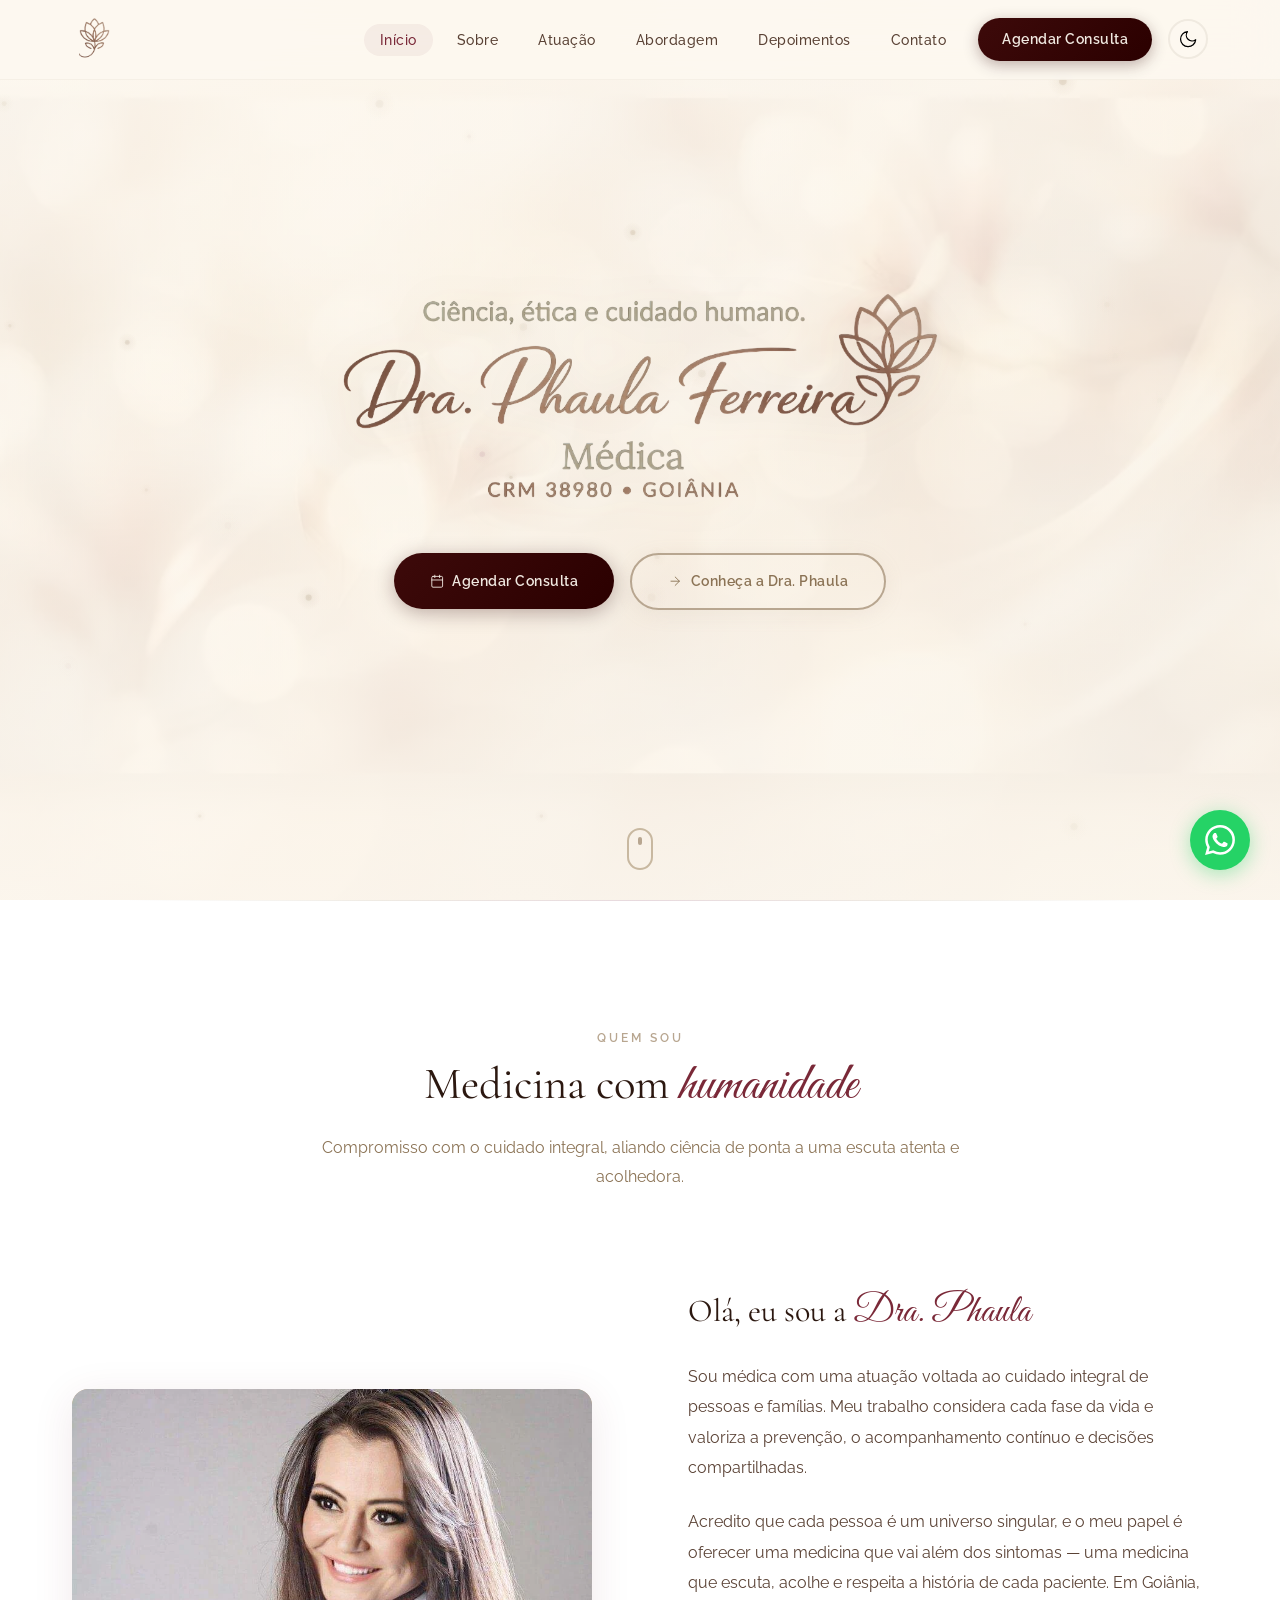
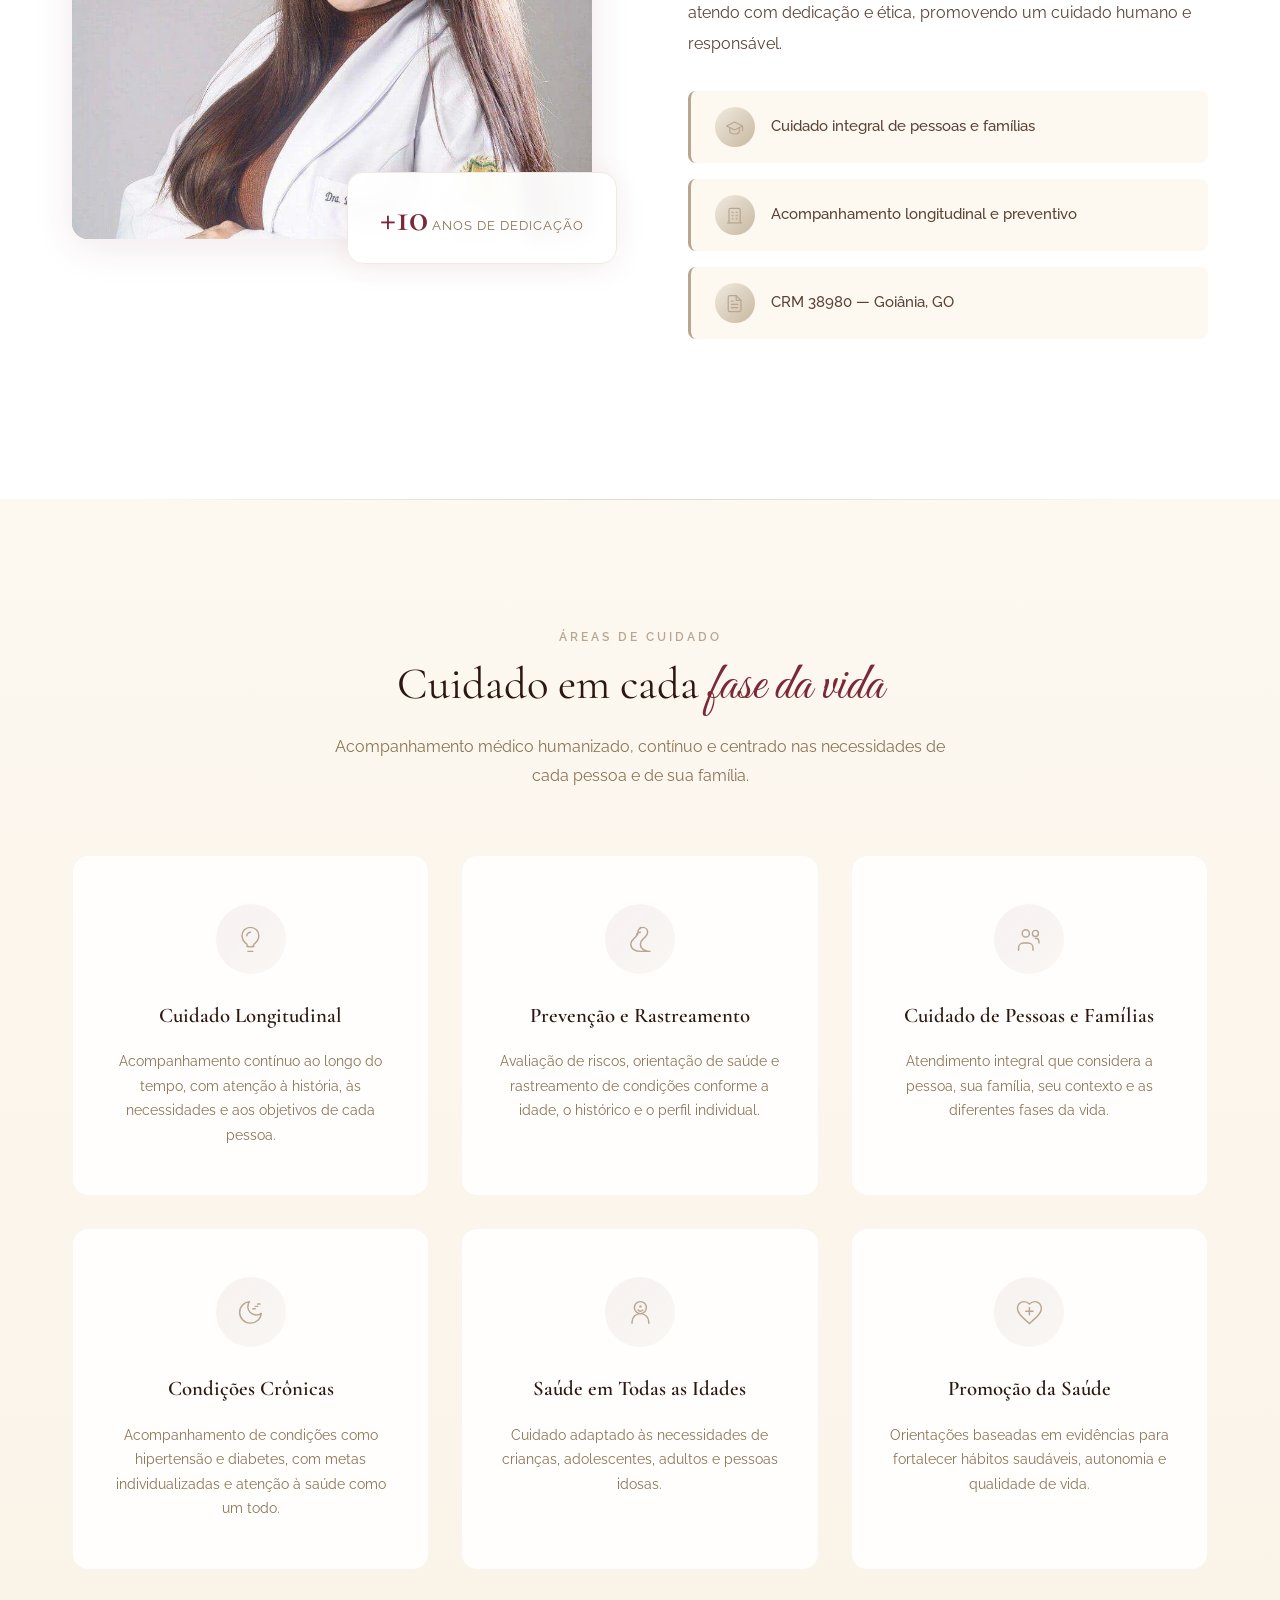
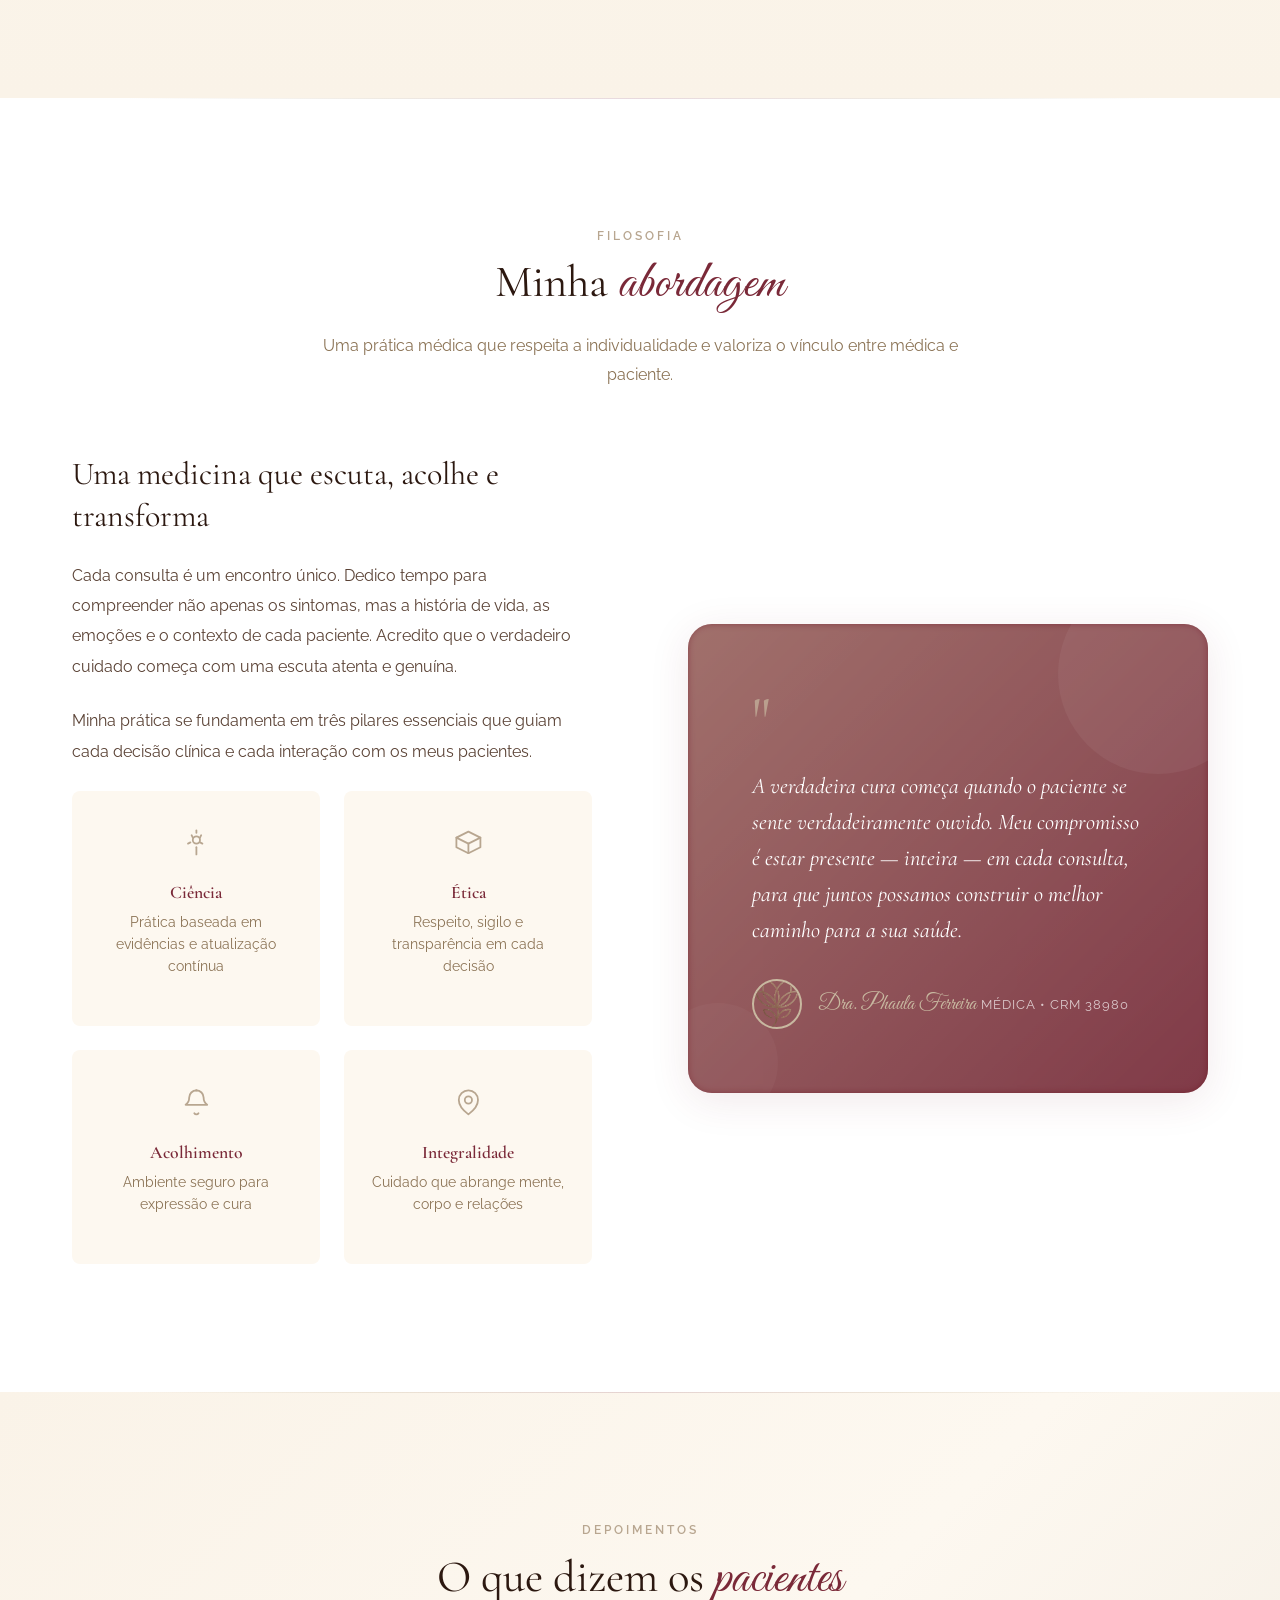
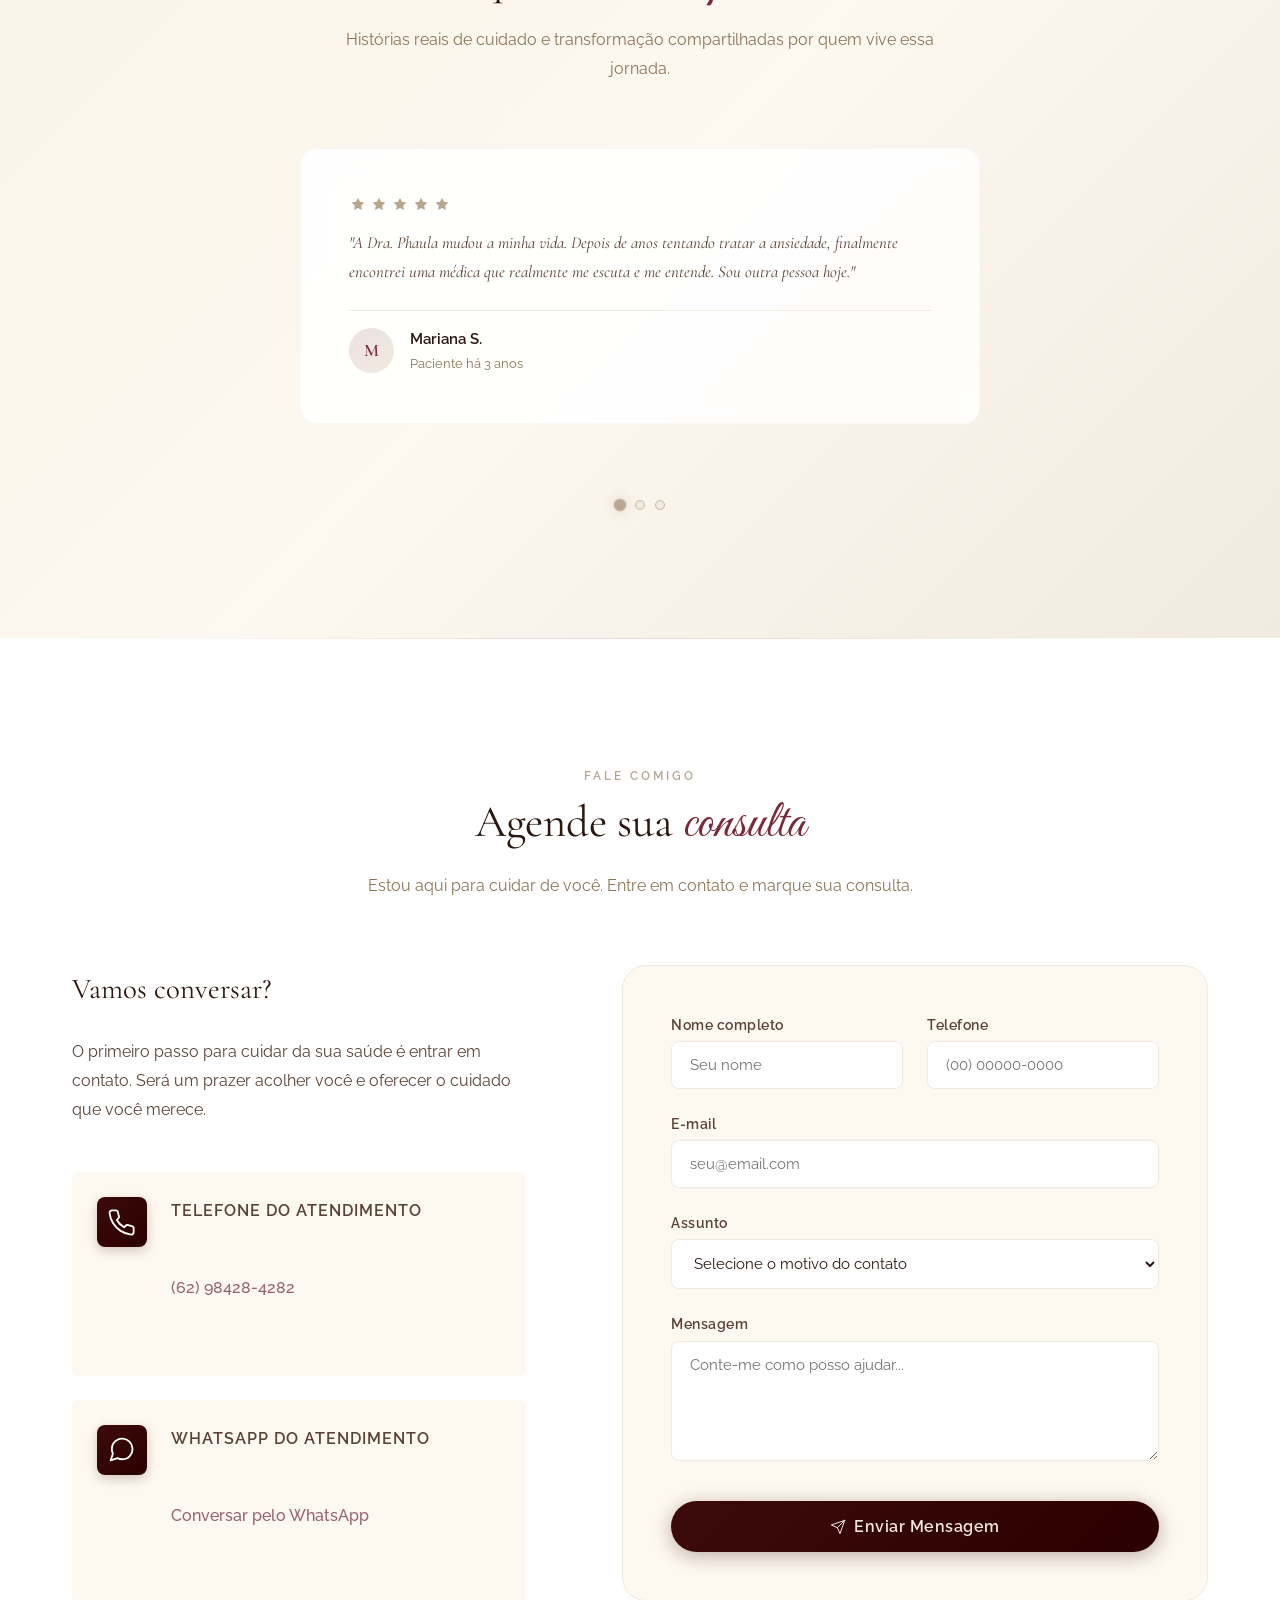
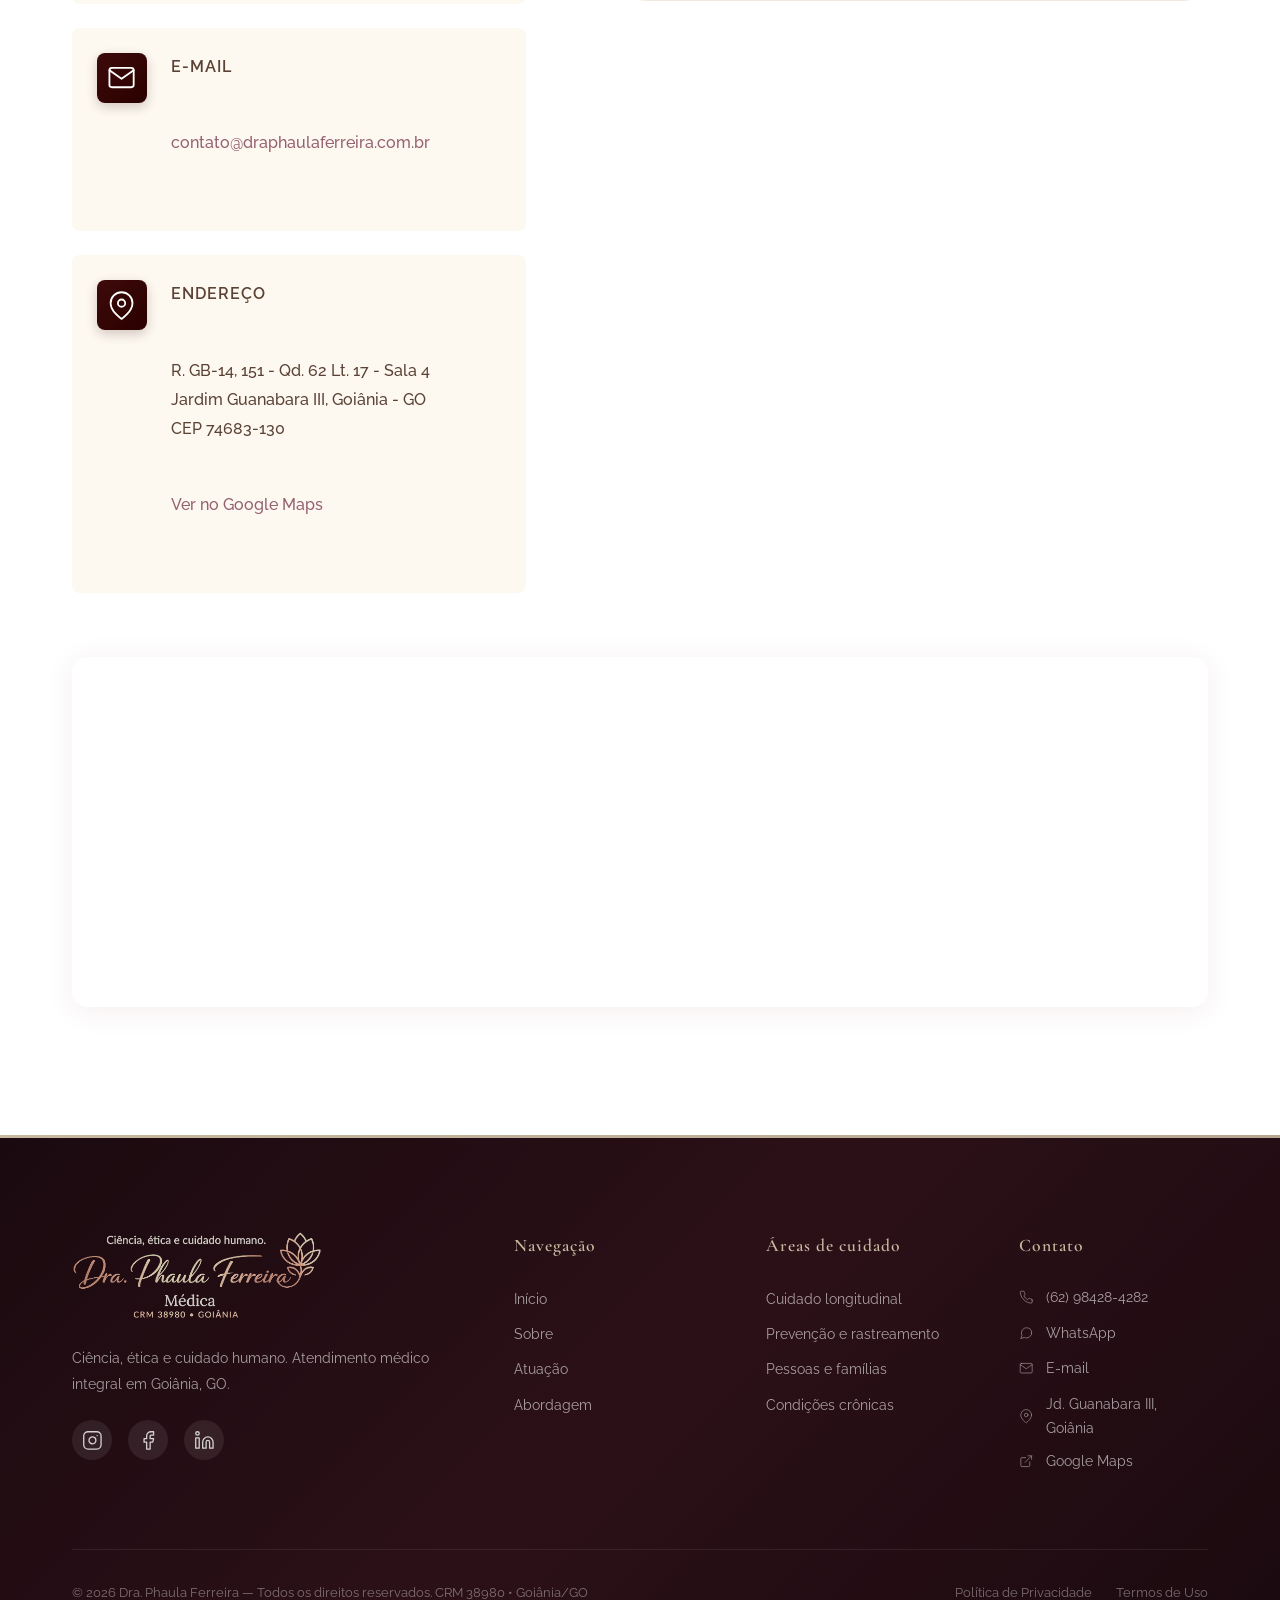
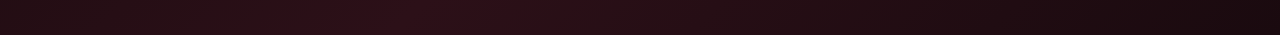
==== commit 3c50ce51: "Remover divulgação da pós-graduação" ====
--- a/index.html
+++ b/index.html
@@ -3,14 +3,14 @@
 <head>
   <meta charset="UTF-8">
   <meta name="viewport" content="width=device-width, initial-scale=1.0">
-  <meta name="description" content="Dra. Phaula Ferreira — Médica em Goiânia, CRM-GO 38980. Médica com pós-graduação em Medicina de Família e Comunidade — NÃO ESPECIALISTA.">
+  <meta name="description" content="Dra. Phaula Ferreira — Médica em Goiânia, CRM-GO 38980. Cuidado integral, acompanhamento longitudinal e prevenção para pessoas e famílias.">
   <meta name="keywords" content="médica em Goiânia, Dra Phaula Ferreira, cuidado integral, saúde da família, prevenção, CRM-GO 38980">
   <meta name="author" content="Dra. Phaula Ferreira">
   <meta name="robots" content="index, follow">
 
   <!-- Open Graph -->
   <meta property="og:title" content="Dra. Phaula Ferreira — Médica em Goiânia">
-  <meta property="og:description" content="Médica com pós-graduação em Medicina de Família e Comunidade — NÃO ESPECIALISTA. CRM-GO 38980.">
+  <meta property="og:description" content="Cuidado integral, acompanhamento longitudinal e prevenção para pessoas e famílias. CRM-GO 38980.">
   <meta property="og:type" content="website">
   <meta property="og:site_name" content="Dra. Phaula Ferreira">
   <meta property="og:url" content="https://draphaula.com.br/">
@@ -41,7 +41,7 @@
         "@id": "https://draphaula.com.br/#consultorio",
         "name": "Dra. Phaula Ferreira",
         "alternateName": ["Dra Phaula", "Consultório Médico Dra. Phaula Ferreira"],
-        "description": "Médica em Goiânia, CRM-GO 38980. Médica com pós-graduação em Medicina de Família e Comunidade — NÃO ESPECIALISTA.",
+        "description": "Médica em Goiânia, CRM-GO 38980. Cuidado integral, acompanhamento longitudinal e prevenção para pessoas e famílias.",
         "url": "https://draphaula.com.br/",
         "telephone": "+55-62-98428-4282",
         "email": "contato@draphaulaferreira.com.br",
@@ -173,7 +173,7 @@
           <h3>Olá, eu sou a <em>Dra. Phaula</em></h3>
 
           <p class="about-text">
-            Sou médica com pós-graduação em <strong>Medicina de Família e Comunidade</strong> — <strong>NÃO ESPECIALISTA</strong>. Minha atuação é voltada ao cuidado integral de pessoas e famílias, considerando cada fase da vida e valorizando a prevenção, o acompanhamento contínuo e decisões compartilhadas.
+            Sou médica com uma atuação voltada ao cuidado integral de pessoas e famílias. Meu trabalho considera cada fase da vida e valoriza a prevenção, o acompanhamento contínuo e decisões compartilhadas.
           </p>
           <p class="about-text">
             Acredito que cada pessoa é um universo singular, e o meu papel é oferecer uma medicina que vai além dos sintomas — uma medicina que escuta, acolhe e respeita a história de cada paciente. Em Goiânia, atendo com dedicação e ética, promovendo um cuidado humano e responsável.
@@ -182,7 +182,7 @@
           <div class="about-credentials">
             <div class="credential-item">
               <div class="credential-icon"><svg class="icon" viewBox="0 0 24 24" fill="none" stroke="currentColor" stroke-width="1.5"><path d="M22 10v6M2 10l10-5 10 5-10 5z"/><path d="M6 12v5c0 2 3 3 6 3s6-1 6-3v-5"/></svg></div>
-              <span class="credential-text">MÉDICA com pós-graduação em Medicina de Família e Comunidade — NÃO ESPECIALISTA</span>
+              <span class="credential-text">Cuidado integral de pessoas e famílias</span>
             </div>
             <div class="credential-item">
               <div class="credential-icon"><svg class="icon" viewBox="0 0 24 24" fill="none" stroke="currentColor" stroke-width="1.5"><path d="M3 21h18M9 8h1M9 12h1M9 16h1M14 8h1M14 12h1M14 16h1"/><path d="M5 21V5a2 2 0 0 1 2-2h10a2 2 0 0 1 2 2v16"/></svg></div>
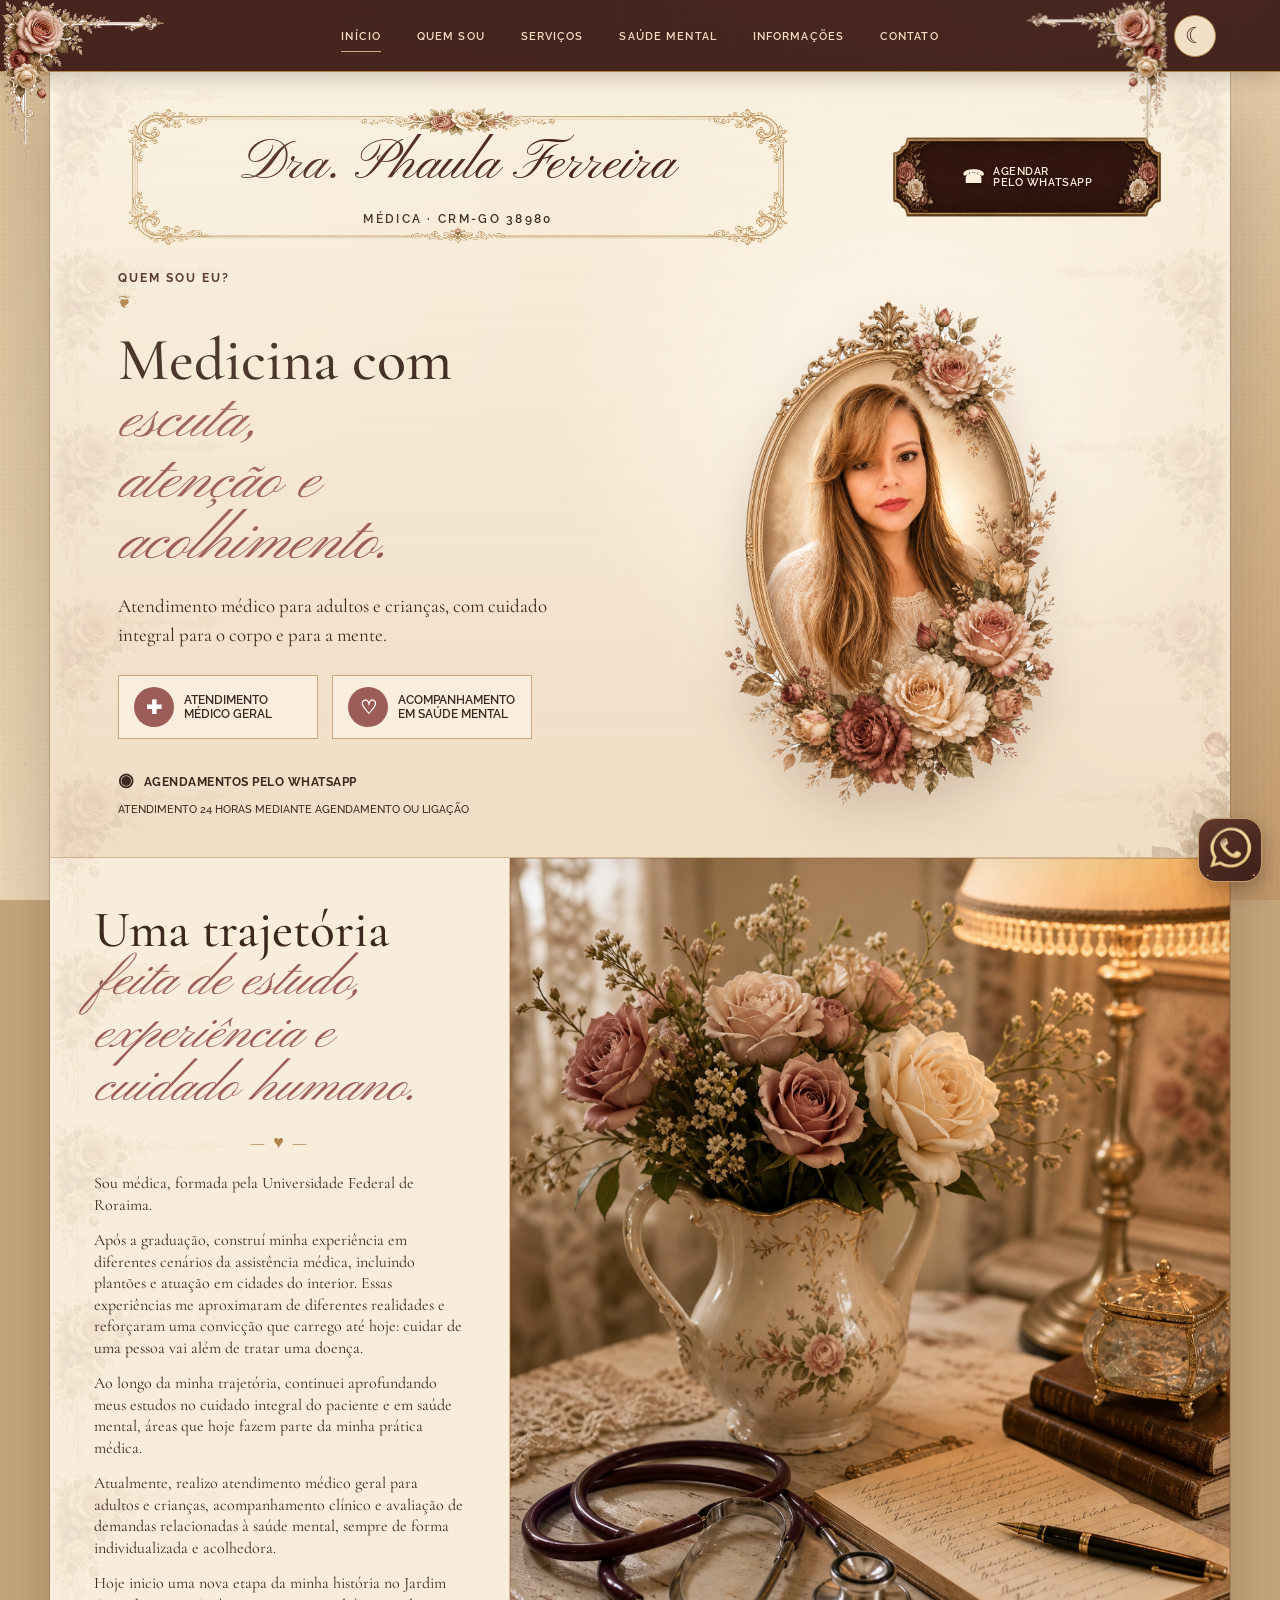
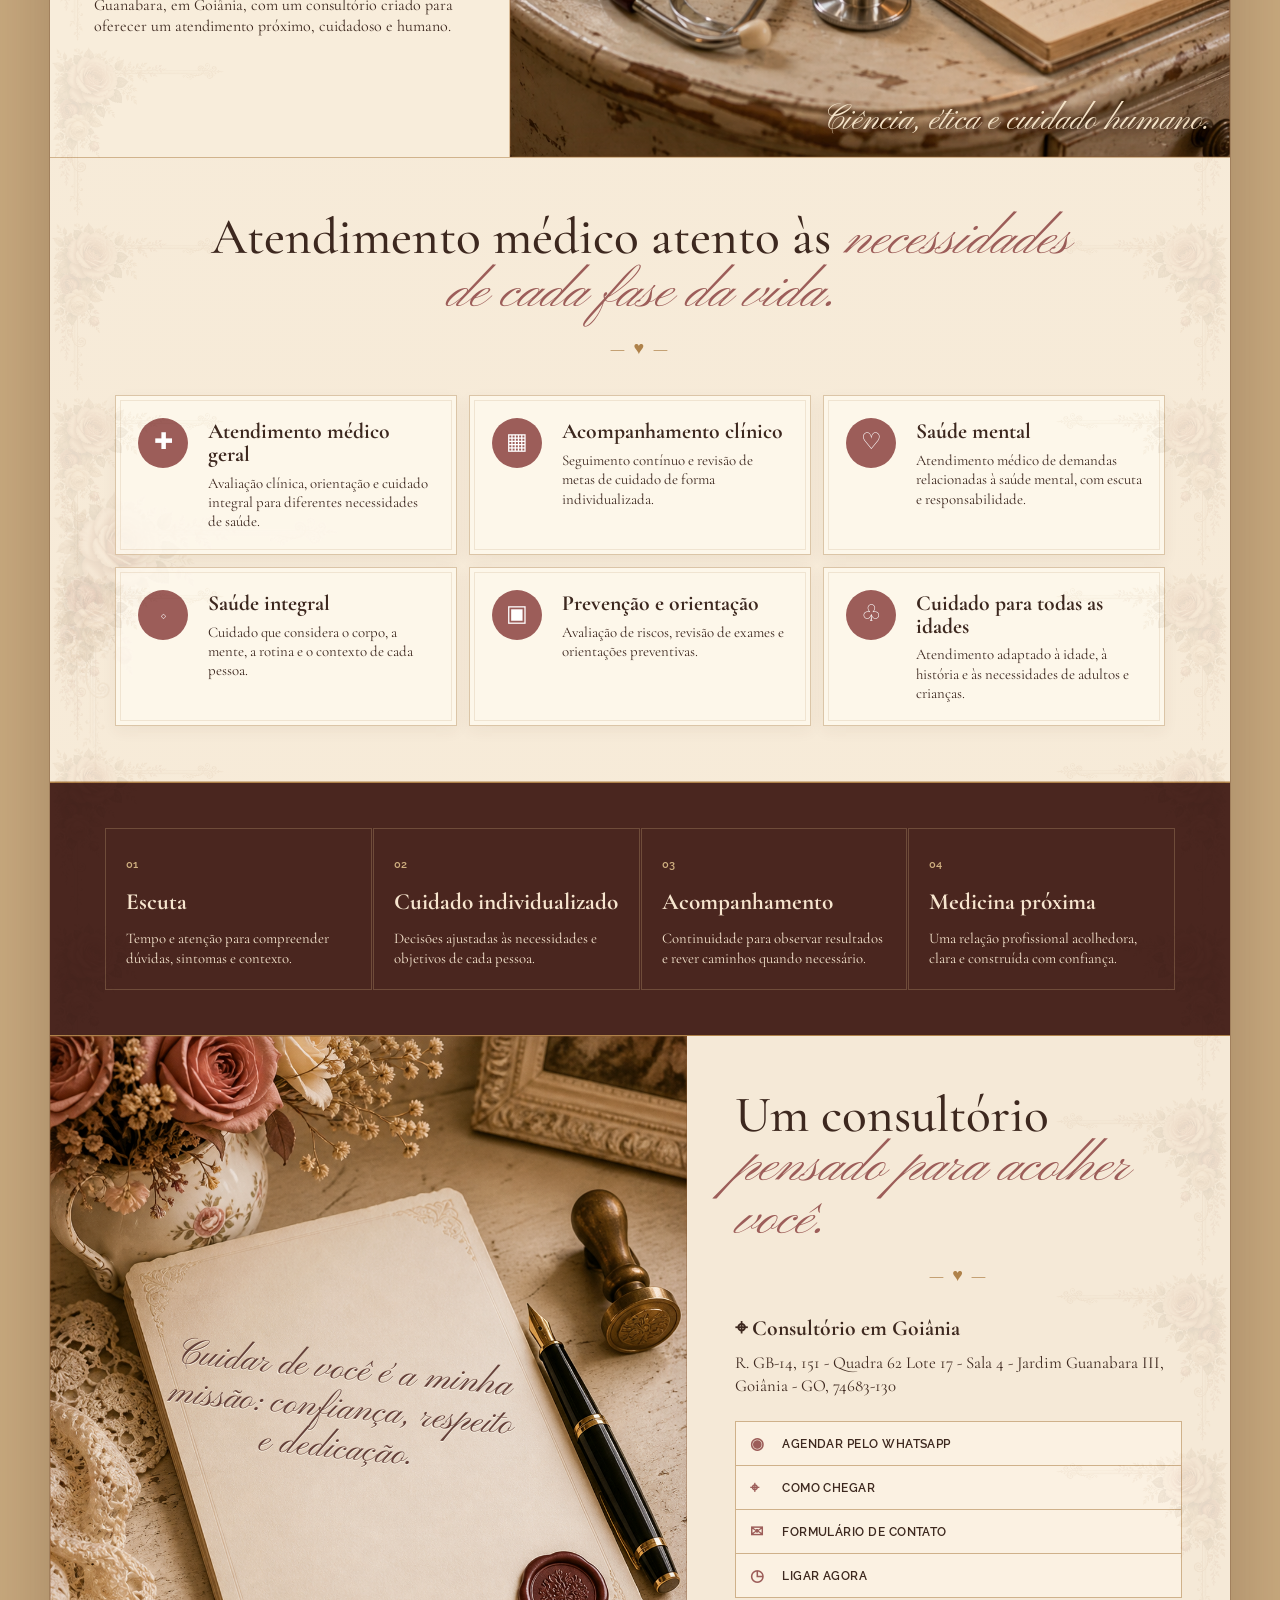
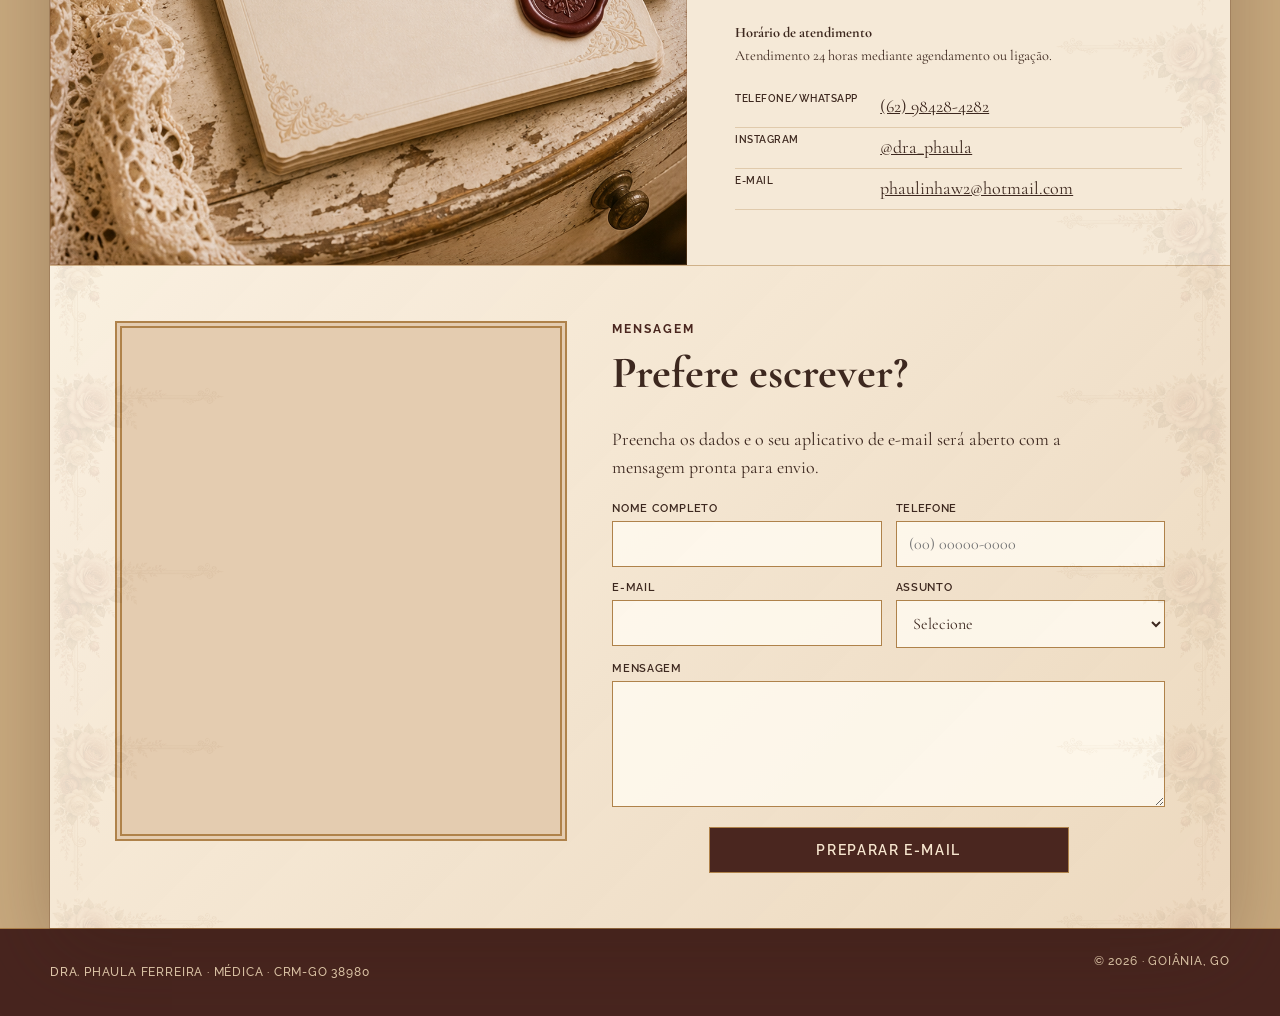
==== commit 58749f8c: "Publica identidade visual vintage aprovada da página inicial" ====
--- a/index.html
+++ b/index.html
@@ -1,567 +1,90 @@
-<!DOCTYPE html>
-<html lang="pt-BR">
+<!doctype html>
+<html lang="pt-BR" data-theme="light">
 <head>
-  <meta charset="UTF-8">
-  <meta name="viewport" content="width=device-width, initial-scale=1.0">
-  <meta name="description" content="Dra. Phaula Ferreira — Médica em Goiânia, CRM-GO 38980. Cuidado integral, acompanhamento longitudinal e prevenção para pessoas e famílias.">
-  <meta name="keywords" content="médica em Goiânia, Dra Phaula Ferreira, cuidado integral, saúde da família, prevenção, CRM-GO 38980">
-  <meta name="author" content="Dra. Phaula Ferreira">
-  <meta name="robots" content="index, follow">
-
-  <!-- Open Graph -->
-  <meta property="og:title" content="Dra. Phaula Ferreira — Médica em Goiânia">
-  <meta property="og:description" content="Cuidado integral, acompanhamento longitudinal e prevenção para pessoas e famílias. CRM-GO 38980.">
-  <meta property="og:type" content="website">
-  <meta property="og:site_name" content="Dra. Phaula Ferreira">
-  <meta property="og:url" content="https://draphaula.com.br/">
-  <meta property="og:image" content="https://draphaula.com.br/assets/images/logo-hd-hero.png">
-
-  <!-- Canonical URL -->
-  <link rel="canonical" href="https://draphaula.com.br/">
-
+  <meta charset="utf-8">
+  <meta name="viewport" content="width=device-width, initial-scale=1">
+  <meta name="theme-color" content="#efe1cb">
+  <meta name="description" content="Dra. Phaula Ferreira, médica em Goiânia. Atendimento médico com escuta, atenção e acolhimento.">
   <title>Dra. Phaula Ferreira — Médica em Goiânia | CRM-GO 38980</title>
-
-  <link rel="icon" type="image/png" href="assets/images/flor.webp">
-  <link rel="stylesheet" href="style.css">
-
-  <!-- Schema.org — Structured Data -->
-  <script type="application/ld+json">
-  {
-    "@context": "https://schema.org",
-    "@graph": [
-      {
-        "@type": "WebSite",
-        "@id": "https://draphaula.com.br/#website",
-        "url": "https://draphaula.com.br/",
-        "name": "Dra. Phaula Ferreira",
-        "alternateName": ["Dra Phaula", "Dra Phaula Ferreira"]
-      },
-      {
-        "@type": "MedicalBusiness",
-        "@id": "https://draphaula.com.br/#consultorio",
-        "name": "Dra. Phaula Ferreira",
-        "alternateName": ["Dra Phaula", "Consultório Médico Dra. Phaula Ferreira"],
-        "description": "Médica em Goiânia, CRM-GO 38980. Cuidado integral, acompanhamento longitudinal e prevenção para pessoas e famílias.",
-        "url": "https://draphaula.com.br/",
-        "telephone": "+55-62-98428-4282",
-        "email": "contato@draphaulaferreira.com.br",
-        "image": "https://draphaula.com.br/assets/images/logo-hd-hero.png",
-        "sameAs": [
-          "https://www.instagram.com/dra_phaula/",
-          "https://www.google.com/maps/place/Dra.+Phaula+Ferreira/data=!4m2!3m1!1s0x0:0x1a7f2ff73c6f1a40"
-        ],
-        "address": {
-          "@type": "PostalAddress",
-          "streetAddress": "R. GB-14, 151 - Quadra 62 Lote 17 - Sala 4",
-          "addressLocality": "Goiânia",
-          "addressRegion": "GO",
-          "postalCode": "74683-130",
-          "addressCountry": "BR"
-        },
-        "geo": {
-          "@type": "GeoCoordinates",
-          "latitude": -16.6145,
-          "longitude": -49.2172
-        },
-        "priceRange": "$$",
-        "areaServed": "Goiânia, GO"
-      },
-      {
-        "@type": "Person",
-        "@id": "https://draphaula.com.br/#dra-phaula-ferreira",
-        "name": "Dra. Phaula Ferreira",
-        "alternateName": ["Dra Phaula", "Phaula Ferreira"],
-        "jobTitle": "Médica",
-        "identifier": "CRM-GO 38980",
-        "url": "https://draphaula.com.br/",
-        "image": "https://draphaula.com.br/assets/images/dra-phaula.webp",
-        "sameAs": [
-          "https://www.instagram.com/dra_phaula/",
-          "https://www.google.com/maps/place/Dra.+Phaula+Ferreira/data=!4m2!3m1!1s0x0:0x1a7f2ff73c6f1a40"
-        ],
-        "worksFor": { "@id": "https://draphaula.com.br/#consultorio" }
-      }
-    ]
-  }
-  </script>
+  <link rel="preconnect" href="https://fonts.googleapis.com">
+  <link rel="preconnect" href="https://fonts.gstatic.com" crossorigin>
+  <link href="https://fonts.googleapis.com/css2?family=Cormorant+Garamond:ital,wght@0,400;0,500;0,600;0,700;1,500;1,600&family=Pinyon+Script&family=Raleway:wght@400;500;600;700&display=swap" rel="stylesheet">
+  <script>try{document.documentElement.dataset.theme=localStorage.getItem('dra-phaula-modelo-theme')||'light'}catch(e){}</script>
+  <link rel="stylesheet" href="styles.css?v=modelo-7">
 </head>
 <body>
-
-  <!-- ======================== HEADER ======================== -->
+  <a class="skip-link" href="#conteudo">Ir para o conteúdo</a>
+  <div class="paper-grain" aria-hidden="true"></div>
+  <div class="light-sweep" aria-hidden="true"></div>
+  <div class="autumn-leaves" aria-hidden="true">
+    <i style="--x:7%;--d:0s;--t:22s;--s:.72;--r:18deg"></i><i style="--x:16%;--d:-9s;--t:27s;--s:.48;--r:-22deg"></i><i style="--x:27%;--d:-17s;--t:31s;--s:.62;--r:35deg"></i><i style="--x:39%;--d:-4s;--t:25s;--s:.42;--r:-15deg"></i><i style="--x:51%;--d:-21s;--t:34s;--s:.68;--r:27deg"></i><i style="--x:63%;--d:-13s;--t:28s;--s:.5;--r:-32deg"></i><i style="--x:74%;--d:-25s;--t:36s;--s:.76;--r:12deg"></i><i style="--x:86%;--d:-7s;--t:26s;--s:.55;--r:-28deg"></i><i style="--x:94%;--d:-19s;--t:32s;--s:.44;--r:24deg"></i><i style="--x:33%;--d:-29s;--t:38s;--s:.38;--r:8deg"></i><i style="--x:58%;--d:-2s;--t:30s;--s:.46;--r:-18deg"></i><i style="--x:81%;--d:-31s;--t:40s;--s:.36;--r:30deg"></i>
+  </div>
   <header class="site-header" id="site-header">
-    <div class="header-container">
-      <a href="#inicio" class="logo-wrapper" id="logo">
-        <img src="assets/images/flor.webp" alt="Dra. Phaula Ferreira — Médica, CRM 38980, Goiânia" class="logo-image logo-image-icon">
-      </a>
-
-      <button class="menu-toggle" id="menu-toggle" aria-label="Abrir menu de navegação" aria-expanded="false">
-        <span></span>
-        <span></span>
-        <span></span>
-      </button>
-
-      <nav class="main-nav" id="main-nav" aria-label="Navegação principal">
-        <ul class="nav-list">
-          <li><a href="#inicio" class="nav-link active" id="nav-inicio">Início</a></li>
-          <li><a href="#sobre" class="nav-link" id="nav-sobre">Sobre</a></li>
-          <li><a href="#especialidades" class="nav-link" id="nav-especialidades">Atuação</a></li>
-          <li><a href="#abordagem" class="nav-link" id="nav-abordagem">Abordagem</a></li>
-          <li><a href="#depoimentos" class="nav-link" id="nav-depoimentos">Depoimentos</a></li>
-          <li><a href="#contato" class="nav-link" id="nav-contato">Contato</a></li>
-        </ul>
-        <a href="#contato" class="nav-cta" id="nav-cta-agendar">Agendar Consulta</a>
-        <button class="theme-toggle" id="theme-toggle" aria-label="Alternar modo escuro" title="Modo Escuro / Claro">
-          <span class="theme-toggle-icon" id="theme-icon"><svg class="icon" viewBox="0 0 24 24" fill="none" stroke="currentColor" stroke-width="1.5"><path d="M21 12.79A9 9 0 1 1 11.21 3 7 7 0 0 0 21 12.79z"/></svg></span>
-        </button>
-      </nav>
+    <div class="corner-floral corner-floral-left" aria-hidden="true"></div><div class="corner-floral corner-floral-right" aria-hidden="true"></div>
+    <div class="nav-wrap shell">
+      <button class="theme-toggle" id="theme-toggle" type="button" aria-label="Ativar modo escuro" aria-pressed="false"><span aria-hidden="true">☾</span></button>
+      <button class="menu-toggle" id="menu-toggle" type="button" aria-expanded="false" aria-controls="main-nav"><span></span><span></span><span></span><b class="sr-only">Abrir menu</b></button>
+      <nav class="main-nav" id="main-nav" aria-label="Navegação principal"><a href="#inicio">Início</a><a href="#sobre">Quem sou</a><a href="#atendimento">Serviços</a><a href="#saude-mental">Saúde mental</a><a href="#informacoes">Informações</a><a href="#contato">Contato</a></nav>
     </div>
   </header>
-
-  <!-- ======================== HERO ======================== -->
-  <section class="hero" id="inicio">
-    <div class="hero-bg">
-      <img src="assets/images/hero-bg.webp" alt="" role="presentation" loading="lazy">
-    </div>
-
-    <div class="hero-content">
-      <div class="hero-logo hero-logo-hd">
-        <img src="assets/images/logo-hd-hero.webp" alt="Dra. Phaula Ferreira — Médica, CRM 38980, Goiânia. Ciência, ética e cuidado humano.">
+  <main id="conteudo" class="site-canvas">
+    <section class="hero" id="inicio">
+      <div class="brand-row shell reveal">
+        <a class="brand-plaque" href="#inicio" aria-label="Dra. Phaula Ferreira — início"><span>Dra. Phaula Ferreira</span><b>Médica · CRM-GO 38980</b></a>
+        <a class="top-whatsapp" href="https://wa.me/5562984284282?text=Ol%C3%A1%2C%20gostaria%20de%20agendar%20uma%20consulta." target="_blank" rel="noopener noreferrer"><i aria-hidden="true">☎</i><span>Agendar<br>pelo WhatsApp</span></a>
       </div>
-
-      <h1 class="sr-only">Dra. Phaula Ferreira — Médica em Goiânia</h1>
-
-      <div class="hero-cta-group">
-        <a href="#contato" class="btn btn-primary" id="hero-cta-agendar">
-          <svg class="icon" viewBox="0 0 24 24" fill="none" stroke="currentColor" stroke-width="1.5"><rect x="3" y="4" width="18" height="18" rx="2" ry="2"/><line x1="16" y1="2" x2="16" y2="6"/><line x1="8" y1="2" x2="8" y2="6"/><line x1="3" y1="10" x2="21" y2="10"/></svg>
-          Agendar Consulta
-        </a>
-        <a href="#sobre" class="btn btn-secondary" id="hero-cta-conhecer">
-          <svg class="icon" viewBox="0 0 24 24" fill="none" stroke="currentColor" stroke-width="1.5"><line x1="5" y1="12" x2="19" y2="12"/><polyline points="12 5 19 12 12 19"/></svg>
-          Conheça a Dra. Phaula
-        </a>
+      <div class="shell hero-grid reveal">
+        <div class="hero-copy">
+          <p class="eyebrow">Quem sou eu?</p><div class="ornament-line" aria-hidden="true">❦</div>
+          <h1>Medicina com <em>escuta,<br>atenção e<br>acolhimento.</em></h1>
+          <p class="hero-lead">Atendimento médico para adultos e crianças, com cuidado integral para o corpo e para a mente.</p>
+          <div class="hero-specialties"><a href="#atendimento"><i aria-hidden="true">✚</i><span>Atendimento<br>médico geral</span></a><a href="#saude-mental"><i aria-hidden="true">♡</i><span>Acompanhamento<br>em saúde mental</span></a></div>
+          <a class="plain-whatsapp" href="https://wa.me/5562984284282?text=Ol%C3%A1%2C%20gostaria%20de%20agendar%20uma%20consulta." target="_blank" rel="noopener noreferrer"><b>◉</b> Agendamentos pelo WhatsApp</a>
+          <small>Atendimento 24 horas mediante agendamento ou ligação</small>
+        </div>
+        <figure class="portrait-stage"><img class="portrait-composite" src="assets/retrato-floral-integrado-transparente-v2.png" alt="Retrato da Dra. Phaula Ferreira em moldura floral vintage"></figure>
       </div>
-    </div>
-
-    <div class="hero-scroll-indicator">
-      <a href="#sobre" aria-label="Rolar para a seção Sobre">
-        <div class="scroll-arrow"></div>
-      </a>
-    </div>
-  </section>
-
-  <!-- ======================== SOBRE ======================== -->
-  <section class="section about" id="sobre">
-    <div class="container">
-      <div class="section-header animate-on-scroll">
-        <span class="section-label">Quem sou</span>
-        <h2 class="section-title">Medicina com <em>humanidade</em></h2>
-        <p class="section-subtitle">Compromisso com o cuidado integral, aliando ciência de ponta a uma escuta atenta e acolhedora.</p>
+    </section>
+    <section class="story split-section reveal" id="sobre">
+      <div class="story-copy">
+        <h2>Uma trajetória <em>feita de estudo,<br>experiência e<br>cuidado humano.</em></h2><div class="small-ornament" aria-hidden="true">— ♥ —</div>
+        <p>Sou médica, formada pela Universidade Federal de Roraima.</p>
+        <p>Após a graduação, construí minha experiência em diferentes cenários da assistência médica, incluindo plantões e atuação em cidades do interior. Essas experiências me aproximaram de diferentes realidades e reforçaram uma convicção que carrego até hoje: cuidar de uma pessoa vai além de tratar uma doença.</p>
+        <p>Ao longo da minha trajetória, continuei aprofundando meus estudos no cuidado integral do paciente e em saúde mental, áreas que hoje fazem parte da minha prática médica.</p>
+        <p>Atualmente, realizo atendimento médico geral para adultos e crianças, acompanhamento clínico e avaliação de demandas relacionadas à saúde mental, sempre de forma individualizada e acolhedora.</p>
+        <p>Hoje inicio uma nova etapa da minha história no Jardim Guanabara, em Goiânia, com um consultório criado para oferecer um atendimento próximo, cuidadoso e humano.</p>
       </div>
-
-      <div class="about-grid">
-        <div class="about-image-wrapper animate-on-scroll">
-          <div class="about-image-frame">
-            <img src="assets/images/dra-phaula.webp" alt="Retrato da Dra. Phaula Ferreira" loading="lazy">
-          </div>
-          <div class="about-floating-card">
-            <span class="card-number">+10</span>
-            <span class="card-label">Anos de dedicação</span>
-          </div>
-        </div>
-
-        <div class="about-content animate-on-scroll">
-          <h3>Olá, eu sou a <em>Dra. Phaula</em></h3>
-
-          <p class="about-text">
-            Sou médica com uma atuação voltada ao cuidado integral de pessoas e famílias. Meu trabalho considera cada fase da vida e valoriza a prevenção, o acompanhamento contínuo e decisões compartilhadas.
-          </p>
-          <p class="about-text">
-            Acredito que cada pessoa é um universo singular, e o meu papel é oferecer uma medicina que vai além dos sintomas — uma medicina que escuta, acolhe e respeita a história de cada paciente. Em Goiânia, atendo com dedicação e ética, promovendo um cuidado humano e responsável.
-          </p>
-
-          <div class="about-credentials">
-            <div class="credential-item">
-              <div class="credential-icon"><svg class="icon" viewBox="0 0 24 24" fill="none" stroke="currentColor" stroke-width="1.5"><path d="M22 10v6M2 10l10-5 10 5-10 5z"/><path d="M6 12v5c0 2 3 3 6 3s6-1 6-3v-5"/></svg></div>
-              <span class="credential-text">Cuidado integral de pessoas e famílias</span>
-            </div>
-            <div class="credential-item">
-              <div class="credential-icon"><svg class="icon" viewBox="0 0 24 24" fill="none" stroke="currentColor" stroke-width="1.5"><path d="M3 21h18M9 8h1M9 12h1M9 16h1M14 8h1M14 12h1M14 16h1"/><path d="M5 21V5a2 2 0 0 1 2-2h10a2 2 0 0 1 2 2v16"/></svg></div>
-              <span class="credential-text">Acompanhamento longitudinal e preventivo</span>
-            </div>
-            <div class="credential-item">
-              <div class="credential-icon"><svg class="icon" viewBox="0 0 24 24" fill="none" stroke="currentColor" stroke-width="1.5"><path d="M14 2H6a2 2 0 0 0-2 2v16a2 2 0 0 0 2 2h12a2 2 0 0 0 2-2V8z"/><polyline points="14 2 14 8 20 8"/><line x1="16" y1="13" x2="8" y2="13"/><line x1="16" y1="17" x2="8" y2="17"/><polyline points="10 9 9 9 8 9"/></svg></div>
-              <span class="credential-text">CRM 38980 — Goiânia, GO</span>
-            </div>
-          </div>
-        </div>
+      <figure class="story-image"><img src="assets/trajetoria-mesa-floral-v2.png" alt="Mesa médica vintage com flores, estetoscópio e papelaria"><figcaption>Ciência, ética e cuidado humano.</figcaption></figure>
+    </section>
+    <section class="services-section reveal" id="atendimento">
+      <header class="section-heading"><h2>Atendimento médico atento às <em>necessidades de cada fase da vida.</em></h2><div class="small-ornament" aria-hidden="true">— ♥ —</div></header>
+      <div class="service-grid">
+        <article><i>✚</i><div><h3>Atendimento médico geral</h3><p>Avaliação clínica, orientação e cuidado integral para diferentes necessidades de saúde.</p></div></article>
+        <article><i>▦</i><div><h3>Acompanhamento clínico</h3><p>Seguimento contínuo e revisão de metas de cuidado de forma individualizada.</p></div></article>
+        <article id="saude-mental"><i>♡</i><div><h3>Saúde mental</h3><p>Atendimento médico de demandas relacionadas à saúde mental, com escuta e responsabilidade.</p></div></article>
+        <article><i>◇</i><div><h3>Saúde integral</h3><p>Cuidado que considera o corpo, a mente, a rotina e o contexto de cada pessoa.</p></div></article>
+        <article><i>▣</i><div><h3>Prevenção e orientação</h3><p>Avaliação de riscos, revisão de exames e orientações preventivas.</p></div></article>
+        <article><i>♧</i><div><h3>Cuidado para todas as idades</h3><p>Atendimento adaptado à idade, à história e às necessidades de adultos e crianças.</p></div></article>
       </div>
-    </div>
-  </section>
-
-  <!-- ======================== ÁREAS DE CUIDADO ======================== -->
-  <section class="section services" id="especialidades">
-    <div class="container">
-      <div class="section-header animate-on-scroll">
-        <span class="section-label">Áreas de cuidado</span>
-        <h2 class="section-title">Cuidado em cada <em>fase da vida</em></h2>
-        <p class="section-subtitle">Acompanhamento médico humanizado, contínuo e centrado nas necessidades de cada pessoa e de sua família.</p>
+    </section>
+    <section class="care-strip reveal" id="informacoes"><div><span>01</span><h3>Escuta</h3><p>Tempo e atenção para compreender dúvidas, sintomas e contexto.</p></div><div><span>02</span><h3>Cuidado individualizado</h3><p>Decisões ajustadas às necessidades e objetivos de cada pessoa.</p></div><div><span>03</span><h3>Acompanhamento</h3><p>Continuidade para observar resultados e rever caminhos quando necessário.</p></div><div><span>04</span><h3>Medicina próxima</h3><p>Uma relação profissional acolhedora, clara e construída com confiança.</p></div></section>
+    <section class="contact-section reveal" id="contato">
+      <figure class="contact-still"><img src="assets/contato-papelaria-v2.png" alt="Papelaria médica vintage com flores, caneta e selo"><blockquote>Cuidar de você é a minha missão: confiança, respeito e dedicação.</blockquote></figure>
+      <div class="contact-copy"><h2>Um consultório <em>pensado para acolher você.</em></h2><div class="small-ornament" aria-hidden="true">— ♥ —</div><h3>⌖ Consultório em Goiânia</h3><address>R. GB-14, 151 - Quadra 62 Lote 17 - Sala 4 - Jardim Guanabara III, Goiânia - GO, 74683-130</address>
+        <div class="contact-actions"><a href="https://wa.me/5562984284282?text=Ol%C3%A1%2C%20gostaria%20de%20agendar%20uma%20consulta." target="_blank" rel="noopener noreferrer"><b>◉</b> Agendar pelo WhatsApp</a><a href="https://www.google.com/maps/search/?api=1&amp;query=R.%20GB-14%2C%20151%20-%20Quadra%2062%20Lote%2017%20-%20Sala%204%20-%20Jardim%20Guanabara%20III%2C%20Goi%C3%A2nia%20-%20GO%2C%2074683-130" target="_blank" rel="noopener noreferrer"><b>⌖</b> Como chegar</a><a href="#mensagem"><b>✉</b> Formulário de contato</a><a href="tel:+5562984284282"><b>◷</b> Ligar agora</a></div>
+        <p class="hours-copy"><strong>Horário de atendimento</strong><br>Atendimento 24 horas mediante agendamento ou ligação.</p>
+        <dl class="contact-meta"><div><dt>Telefone/WhatsApp</dt><dd><a href="tel:+5562984284282">(62) 98428-4282</a></dd></div><div><dt>Instagram</dt><dd><a href="https://www.instagram.com/dra_phaula/" target="_blank" rel="noopener noreferrer">@dra_phaula</a></dd></div><div><dt>E-mail</dt><dd><a href="mailto:phaulinhaw2@hotmail.com">phaulinhaw2@hotmail.com</a></dd></div></dl>
       </div>
-
-      <div class="services-grid">
-        <!-- Card 1 -->
-        <div class="service-card animate-on-scroll" id="service-longitudinal">
-          <div class="service-icon"><svg class="icon icon-lg" viewBox="0 0 24 24" fill="none" stroke="currentColor" stroke-width="1.2"><path d="M12 2a7 7 0 0 1 7 7c0 3-2 5.5-4 7l-1 2h-4l-1-2c-2-1.5-4-4-4-7a7 7 0 0 1 7-7z"/><line x1="9" y1="18" x2="15" y2="18"/><line x1="10" y1="22" x2="14" y2="22"/><path d="M9 9c0-1.5 1.5-3 3-3"/></svg></div>
-          <h3>Cuidado Longitudinal</h3>
-          <p>Acompanhamento contínuo ao longo do tempo, com atenção à história, às necessidades e aos objetivos de cada pessoa.</p>
-        </div>
-
-        <!-- Card 2 -->
-        <div class="service-card animate-on-scroll" id="service-prevencao">
-          <div class="service-icon"><svg class="icon icon-lg" viewBox="0 0 24 24" fill="none" stroke="currentColor" stroke-width="1.2"><path d="M12 22c-4 0-8-2-8-6 0-3 2-4 4-6 1-1 2-2 2-4a4 4 0 0 1 8 0c0 2-1 3-2 4-2 2-4 3-4 6 0 4 4 6 8 6z"/><path d="M12 2v1"/><path d="M9 8c0-1 1-2 3-2"/></svg></div>
-          <h3>Prevenção e Rastreamento</h3>
-          <p>Avaliação de riscos, orientação de saúde e rastreamento de condições conforme a idade, o histórico e o perfil individual.</p>
-        </div>
-
-        <!-- Card 3 -->
-        <div class="service-card animate-on-scroll" id="service-familia">
-          <div class="service-icon"><svg class="icon icon-lg" viewBox="0 0 24 24" fill="none" stroke="currentColor" stroke-width="1.2"><circle cx="9" cy="7" r="3"/><circle cx="17" cy="7" r="2.5"/><path d="M3 21v-2a4 4 0 0 1 4-4h4a4 4 0 0 1 4 4v2"/><path d="M17 11c2 0 3 1.5 3 3v1"/></svg></div>
-          <h3>Cuidado de Pessoas e Famílias</h3>
-          <p>Atendimento integral que considera a pessoa, sua família, seu contexto e as diferentes fases da vida.</p>
-        </div>
-
-        <!-- Card 4 -->
-        <div class="service-card animate-on-scroll" id="service-cronicas">
-          <div class="service-icon"><svg class="icon icon-lg" viewBox="0 0 24 24" fill="none" stroke="currentColor" stroke-width="1.2"><path d="M21 12.79A9 9 0 1 1 11.21 3 7 7 0 0 0 21 12.79z"/><path d="M14 9l2 0"/><path d="M16 7l2 0"/><path d="M18 5l2 0"/></svg></div>
-          <h3>Condições Crônicas</h3>
-          <p>Acompanhamento de condições como hipertensão e diabetes, com metas individualizadas e atenção à saúde como um todo.</p>
-        </div>
-
-        <!-- Card 5 -->
-        <div class="service-card animate-on-scroll" id="service-fases-da-vida">
-          <div class="service-icon"><svg class="icon icon-lg" viewBox="0 0 24 24" fill="none" stroke="currentColor" stroke-width="1.2"><circle cx="12" cy="8" r="5"/><path d="M5 21v-1a7 7 0 0 1 14 0v1"/><circle cx="12" cy="7" r="1" fill="currentColor" stroke="none"/><path d="M10 10c.5.5 1.5 1 2 1s1.5-.5 2-1"/></svg></div>
-          <h3>Saúde em Todas as Idades</h3>
-          <p>Cuidado adaptado às necessidades de crianças, adolescentes, adultos e pessoas idosas.</p>
-        </div>
-
-        <!-- Card 6 -->
-        <div class="service-card animate-on-scroll" id="service-preventiva">
-          <div class="service-icon"><svg class="icon icon-lg" viewBox="0 0 24 24" fill="none" stroke="currentColor" stroke-width="1.2"><path d="M12 21.35l-1.45-1.32C5.4 15.36 2 12.28 2 8.5 2 5.42 4.42 3 7.5 3c1.74 0 3.41.81 4.5 2.09C13.09 3.81 14.76 3 16.5 3 19.58 3 22 5.42 22 8.5c0 3.78-3.4 6.86-8.55 11.54L12 21.35z"/><line x1="12" y1="8" x2="12" y2="14"/><line x1="9" y1="11" x2="15" y2="11"/></svg></div>
-          <h3>Promoção da Saúde</h3>
-          <p>Orientações baseadas em evidências para fortalecer hábitos saudáveis, autonomia e qualidade de vida.</p>
-        </div>
+    </section>
+    <section class="message-section reveal" id="mensagem">
+      <div class="map-frame"><iframe title="Mapa do consultório da Dra. Phaula Ferreira" src="https://www.google.com/maps?q=R.%20GB-14%2C%20151%20-%20Quadra%2062%20Lote%2017%20-%20Sala%204%20-%20Jardim%20Guanabara%20III%2C%20Goi%C3%A2nia%20-%20GO%2C%2074683-130&output=embed" loading="lazy" referrerpolicy="no-referrer-when-downgrade"></iframe></div>
+      <div class="form-wrap"><p class="eyebrow">Mensagem</p><h2>Prefere escrever?</h2><p>Preencha os dados e o seu aplicativo de e-mail será aberto com a mensagem pronta para envio.</p>
+        <form id="contact-form"><label>Nome completo<input id="form-name" type="text" autocomplete="name" required></label><label>Telefone<input id="form-phone" type="tel" inputmode="tel" placeholder="(00) 00000-0000"></label><label>E-mail<input id="form-email" type="email" autocomplete="email"></label><label>Assunto<select id="form-subject" required><option value="">Selecione</option><option value="consulta">Consulta médica</option><option value="retorno">Retorno de consulta</option><option value="informacoes">Informações gerais</option><option value="outro">Outro assunto</option></select></label><label class="full">Mensagem<textarea id="form-message" rows="5" required></textarea></label><button class="submit-button full" type="submit">Preparar e-mail</button></form>
       </div>
-    </div>
-  </section>
-
-  <!-- ======================== ABORDAGEM ======================== -->
-  <section class="section approach" id="abordagem">
-    <div class="container">
-      <div class="section-header animate-on-scroll">
-        <span class="section-label">Filosofia</span>
-        <h2 class="section-title">Minha <em>abordagem</em></h2>
-        <p class="section-subtitle">Uma prática médica que respeita a individualidade e valoriza o vínculo entre médica e paciente.</p>
-      </div>
-
-      <div class="approach-content">
-        <div class="approach-text animate-on-scroll">
-          <h3>Uma medicina que escuta, acolhe e transforma</h3>
-          <p>
-            Cada consulta é um encontro único. Dedico tempo para compreender não apenas os sintomas, mas a história de vida, as emoções e o contexto de cada paciente. Acredito que o verdadeiro cuidado começa com uma escuta atenta e genuína.
-          </p>
-          <p>
-            Minha prática se fundamenta em três pilares essenciais que guiam cada decisão clínica e cada interação com os meus pacientes.
-          </p>
-
-          <div class="approach-pillars">
-            <div class="pillar">
-              <div class="pillar-icon"><svg class="icon" viewBox="0 0 24 24" fill="none" stroke="currentColor" stroke-width="1.5"><circle cx="12" cy="10" r="3"/><path d="M12 2v2"/><path d="M12 16v6"/><path d="M8 6l1 2"/><path d="M15 12l2 1"/><path d="M7 12l-2 1"/><path d="M15 8l1-2"/></svg></div>
-              <h4>Ciência</h4>
-              <p>Prática baseada em evidências e atualização contínua</p>
-            </div>
-            <div class="pillar">
-              <div class="pillar-icon"><svg class="icon" viewBox="0 0 24 24" fill="none" stroke="currentColor" stroke-width="1.5"><path d="M12 3L2 8l10 5 10-5-10-5z"/><path d="M2 8v8l10 5 10-5V8"/><line x1="12" y1="13" x2="12" y2="21"/></svg></div>
-              <h4>Ética</h4>
-              <p>Respeito, sigilo e transparência em cada decisão</p>
-            </div>
-            <div class="pillar">
-              <div class="pillar-icon"><svg class="icon" viewBox="0 0 24 24" fill="none" stroke="currentColor" stroke-width="1.5"><path d="M18 8a6 6 0 0 0-12 0c0 4-3 6-3 6h18s-3-2-3-6"/><path d="M13.73 21a2 2 0 0 1-3.46 0"/><circle cx="12" cy="2" r="1" fill="currentColor" stroke="none"/></svg></div>
-              <h4>Acolhimento</h4>
-              <p>Ambiente seguro para expressão e cura</p>
-            </div>
-            <div class="pillar">
-              <div class="pillar-icon"><svg class="icon" viewBox="0 0 24 24" fill="none" stroke="currentColor" stroke-width="1.5"><path d="M12 22c-4-3-8-7-8-12a8 8 0 0 1 16 0c0 5-4 9-8 12z"/><circle cx="12" cy="10" r="3"/></svg></div>
-              <h4>Integralidade</h4>
-              <p>Cuidado que abrange mente, corpo e relações</p>
-            </div>
-          </div>
-        </div>
-
-        <div class="approach-visual animate-on-scroll">
-          <div class="approach-quote-card">
-            <span class="quote-mark">"</span>
-            <blockquote>
-              A verdadeira cura começa quando o paciente se sente verdadeiramente ouvido. Meu compromisso é estar presente — inteira — em cada consulta, para que juntos possamos construir o melhor caminho para a sua saúde.
-            </blockquote>
-            <div class="quote-author">
-              <img src="assets/images/flor.webp" alt="" class="quote-author-avatar" loading="lazy">
-              <div class="quote-author-info">
-                <span class="author-name">Dra. Phaula Ferreira</span>
-                <span class="author-title">MÉDICA &bull; CRM 38980</span>
-              </div>
-            </div>
-          </div>
-        </div>
-      </div>
-    </div>
-  </section>
-
-  <!-- ======================== DEPOIMENTOS ======================== -->
-  <section class="section testimonials" id="depoimentos">
-    <div class="container">
-      <div class="section-header animate-on-scroll">
-        <span class="section-label">Depoimentos</span>
-        <h2 class="section-title">O que dizem os <em>pacientes</em></h2>
-        <p class="section-subtitle">Histórias reais de cuidado e transformação compartilhadas por quem vive essa jornada.</p>
-      </div>
-
-      <div class="testimonials-slider">
-        <!-- Depoimento 1 -->
-        <div class="testimonial-card animate-on-scroll" id="testimonial-1">
-          <div class="testimonial-stars"><svg class="icon-star" viewBox="0 0 20 20" fill="currentColor"><path d="M10 1l2.47 5.01L18 6.94l-4 3.9.94 5.5L10 13.77l-4.94 2.57.94-5.5-4-3.9 5.53-.93z"/></svg><svg class="icon-star" viewBox="0 0 20 20" fill="currentColor"><path d="M10 1l2.47 5.01L18 6.94l-4 3.9.94 5.5L10 13.77l-4.94 2.57.94-5.5-4-3.9 5.53-.93z"/></svg><svg class="icon-star" viewBox="0 0 20 20" fill="currentColor"><path d="M10 1l2.47 5.01L18 6.94l-4 3.9.94 5.5L10 13.77l-4.94 2.57.94-5.5-4-3.9 5.53-.93z"/></svg><svg class="icon-star" viewBox="0 0 20 20" fill="currentColor"><path d="M10 1l2.47 5.01L18 6.94l-4 3.9.94 5.5L10 13.77l-4.94 2.57.94-5.5-4-3.9 5.53-.93z"/></svg><svg class="icon-star" viewBox="0 0 20 20" fill="currentColor"><path d="M10 1l2.47 5.01L18 6.94l-4 3.9.94 5.5L10 13.77l-4.94 2.57.94-5.5-4-3.9 5.53-.93z"/></svg></div>
-          <p class="testimonial-text">
-            "A Dra. Phaula mudou a minha vida. Depois de anos tentando tratar a ansiedade, finalmente encontrei uma médica que realmente me escuta e me entende. Sou outra pessoa hoje."
-          </p>
-          <div class="testimonial-author">
-            <div class="testimonial-avatar">M</div>
-            <div>
-              <p class="testimonial-name">Mariana S.</p>
-              <p class="testimonial-role">Paciente há 3 anos</p>
-            </div>
-          </div>
-        </div>
-
-        <!-- Depoimento 2 -->
-        <div class="testimonial-card animate-on-scroll" id="testimonial-2">
-          <div class="testimonial-stars"><svg class="icon-star" viewBox="0 0 20 20" fill="currentColor"><path d="M10 1l2.47 5.01L18 6.94l-4 3.9.94 5.5L10 13.77l-4.94 2.57.94-5.5-4-3.9 5.53-.93z"/></svg><svg class="icon-star" viewBox="0 0 20 20" fill="currentColor"><path d="M10 1l2.47 5.01L18 6.94l-4 3.9.94 5.5L10 13.77l-4.94 2.57.94-5.5-4-3.9 5.53-.93z"/></svg><svg class="icon-star" viewBox="0 0 20 20" fill="currentColor"><path d="M10 1l2.47 5.01L18 6.94l-4 3.9.94 5.5L10 13.77l-4.94 2.57.94-5.5-4-3.9 5.53-.93z"/></svg><svg class="icon-star" viewBox="0 0 20 20" fill="currentColor"><path d="M10 1l2.47 5.01L18 6.94l-4 3.9.94 5.5L10 13.77l-4.94 2.57.94-5.5-4-3.9 5.53-.93z"/></svg><svg class="icon-star" viewBox="0 0 20 20" fill="currentColor"><path d="M10 1l2.47 5.01L18 6.94l-4 3.9.94 5.5L10 13.77l-4.94 2.57.94-5.5-4-3.9 5.53-.93z"/></svg></div>
-          <p class="testimonial-text">
-            "Profissional excepcional. Além do conhecimento técnico impecável, a Dra. Phaula trata cada paciente com um carinho e respeito únicos. Recomendo de olhos fechados."
-          </p>
-          <div class="testimonial-author">
-            <div class="testimonial-avatar">R</div>
-            <div>
-              <p class="testimonial-name">Rodrigo L.</p>
-              <p class="testimonial-role">Paciente há 2 anos</p>
-            </div>
-          </div>
-        </div>
-
-        <!-- Depoimento 3 -->
-        <div class="testimonial-card animate-on-scroll" id="testimonial-3">
-          <div class="testimonial-stars"><svg class="icon-star" viewBox="0 0 20 20" fill="currentColor"><path d="M10 1l2.47 5.01L18 6.94l-4 3.9.94 5.5L10 13.77l-4.94 2.57.94-5.5-4-3.9 5.53-.93z"/></svg><svg class="icon-star" viewBox="0 0 20 20" fill="currentColor"><path d="M10 1l2.47 5.01L18 6.94l-4 3.9.94 5.5L10 13.77l-4.94 2.57.94-5.5-4-3.9 5.53-.93z"/></svg><svg class="icon-star" viewBox="0 0 20 20" fill="currentColor"><path d="M10 1l2.47 5.01L18 6.94l-4 3.9.94 5.5L10 13.77l-4.94 2.57.94-5.5-4-3.9 5.53-.93z"/></svg><svg class="icon-star" viewBox="0 0 20 20" fill="currentColor"><path d="M10 1l2.47 5.01L18 6.94l-4 3.9.94 5.5L10 13.77l-4.94 2.57.94-5.5-4-3.9 5.53-.93z"/></svg><svg class="icon-star" viewBox="0 0 20 20" fill="currentColor"><path d="M10 1l2.47 5.01L18 6.94l-4 3.9.94 5.5L10 13.77l-4.94 2.57.94-5.5-4-3.9 5.53-.93z"/></svg></div>
-          <p class="testimonial-text">
-            "Toda a família é acompanhada pela Dra. Phaula. Ela conhece cada um de nós e sempre encontra o melhor caminho. É mais que uma médica, é uma parceira de saúde."
-          </p>
-          <div class="testimonial-author">
-            <div class="testimonial-avatar">C</div>
-            <div>
-              <p class="testimonial-name">Carolina M.</p>
-              <p class="testimonial-role">Paciente há 5 anos</p>
-            </div>
-          </div>
-        </div>
-      </div>
-    </div>
-  </section>
-
-  <!-- ======================== CONTATO ======================== -->
-  <section class="section contact" id="contato">
-    <div class="container">
-      <div class="section-header animate-on-scroll">
-        <span class="section-label">Fale comigo</span>
-        <h2 class="section-title">Agende sua <em>consulta</em></h2>
-        <p class="section-subtitle">Estou aqui para cuidar de você. Entre em contato e marque sua consulta.</p>
-      </div>
-
-      <div class="contact-grid">
-        <div class="contact-info animate-on-scroll">
-          <h3>Vamos conversar?</h3>
-          <p>
-            O primeiro passo para cuidar da sua saúde é entrar em contato. Será um prazer acolher você e oferecer o cuidado que você merece.
-          </p>
-
-          <div class="contact-details">
-            <div class="contact-item" id="contact-phone">
-              <div class="contact-icon"><svg class="icon" viewBox="0 0 24 24" fill="none" stroke="currentColor" stroke-width="1.5"><path d="M22 16.92v3a2 2 0 0 1-2.18 2 19.79 19.79 0 0 1-8.63-3.07 19.5 19.5 0 0 1-6-6 19.79 19.79 0 0 1-3.07-8.67A2 2 0 0 1 4.11 2h3a2 2 0 0 1 2 1.72 12.84 12.84 0 0 0 .7 2.81 2 2 0 0 1-.45 2.11L8.09 9.91a16 16 0 0 0 6 6l1.27-1.27a2 2 0 0 1 2.11-.45 12.84 12.84 0 0 0 2.81.7A2 2 0 0 1 22 16.92z"/></svg></div>
-              <div>
-                <p class="contact-item-label">Telefone do atendimento</p>
-                <p class="contact-item-value">
-                  <a href="tel:+5562984284282">(62) 98428-4282</a>
-                </p>
-              </div>
-            </div>
-
-            <div class="contact-item" id="contact-whatsapp">
-              <div class="contact-icon"><svg class="icon" viewBox="0 0 24 24" fill="none" stroke="currentColor" stroke-width="1.5"><path d="M21 11.5a8.38 8.38 0 0 1-.9 3.8 8.5 8.5 0 0 1-7.6 4.7 8.38 8.38 0 0 1-3.8-.9L3 21l1.9-5.7a8.38 8.38 0 0 1-.9-3.8 8.5 8.5 0 0 1 4.7-7.6 8.38 8.38 0 0 1 3.8-.9h.5a8.48 8.48 0 0 1 8 8v.5z"/></svg></div>
-              <div>
-                <p class="contact-item-label">WhatsApp do atendimento</p>
-                <p class="contact-item-value">
-                  <a href="https://wa.me/5562984284282?text=Ol%C3%A1%2C%20gostaria%20de%20informa%C3%A7%C3%B5es%20sobre%20o%20atendimento." target="_blank" rel="noopener noreferrer">Conversar pelo WhatsApp</a>
-                </p>
-              </div>
-            </div>
-
-            <div class="contact-item" id="contact-email">
-              <div class="contact-icon"><svg class="icon" viewBox="0 0 24 24" fill="none" stroke="currentColor" stroke-width="1.5"><path d="M4 4h16c1.1 0 2 .9 2 2v12c0 1.1-.9 2-2 2H4c-1.1 0-2-.9-2-2V6c0-1.1.9-2 2-2z"/><polyline points="22,6 12,13 2,6"/></svg></div>
-              <div>
-                <p class="contact-item-label">E-mail</p>
-                <p class="contact-item-value">
-                  <a href="mailto:contato@draphaulaferreira.com.br">contato@draphaulaferreira.com.br</a>
-                </p>
-              </div>
-            </div>
-
-            <div class="contact-item" id="contact-address">
-              <div class="contact-icon"><svg class="icon" viewBox="0 0 24 24" fill="none" stroke="currentColor" stroke-width="1.5"><path d="M21 10c0 7-9 13-9 13s-9-6-9-13a9 9 0 0 1 18 0z"/><circle cx="12" cy="10" r="3"/></svg></div>
-              <div>
-                <p class="contact-item-label">Endereço</p>
-                <p class="contact-item-value">R. GB-14, 151 - Qd. 62 Lt. 17 - Sala 4<br>Jardim Guanabara III, Goiânia - GO<br>CEP 74683-130</p>
-                <p class="contact-item-value" style="margin-top: 0.3rem;"><a href="https://www.google.com/maps/place/Consult%C3%B3rio+M%C3%A9dico+-+Dra.+Phaula/data=!4m2!3m1!1s0x0:0x1a7f2ff73c6f1a40" target="_blank" rel="noopener">Ver no Google Maps</a></p>
-              </div>
-            </div>
-          </div>
-        </div>
-
-        <div class="contact-form-wrapper animate-on-scroll">
-          <form class="contact-form" id="contact-form" action="#" method="POST">
-            <div class="form-row">
-              <div class="form-group">
-                <label for="form-name">Nome completo</label>
-                <input type="text" id="form-name" name="name" placeholder="Seu nome" required>
-              </div>
-              <div class="form-group">
-                <label for="form-phone">Telefone</label>
-                <input type="tel" id="form-phone" name="phone" placeholder="(00) 00000-0000" required>
-              </div>
-            </div>
-
-            <div class="form-group">
-              <label for="form-email">E-mail</label>
-              <input type="email" id="form-email" name="email" placeholder="seu@email.com">
-            </div>
-
-            <div class="form-group">
-              <label for="form-subject">Assunto</label>
-              <select id="form-subject" name="subject">
-                <option value="" disabled selected>Selecione o motivo do contato</option>
-                <option value="consulta-familia">Consulta médica</option>
-                <option value="retorno">Retorno de consulta</option>
-                <option value="informacoes">Informações gerais</option>
-                <option value="outro">Outro assunto</option>
-              </select>
-            </div>
-
-            <div class="form-group">
-              <label for="form-message">Mensagem</label>
-              <textarea id="form-message" name="message" placeholder="Conte-me como posso ajudar..." rows="5"></textarea>
-            </div>
-
-            <div class="form-submit">
-              <button type="submit" class="btn btn-primary" id="form-submit-btn">
-                <svg class="icon" viewBox="0 0 24 24" fill="none" stroke="currentColor" stroke-width="1.5"><line x1="22" y1="2" x2="11" y2="13"/><polygon points="22 2 15 22 11 13 2 9 22 2"/></svg>
-                Enviar Mensagem
-              </button>
-            </div>
-          </form>
-        </div>
-      </div>
-
-      <div class="contact-map animate-on-scroll">
-        <iframe
-          src="https://www.google.com/maps?q=Consult%C3%B3rio%20M%C3%A9dico%20-%20Dra.%20Phaula%2C%20R.%20GB-14%2C%20151%2C%20Goi%C3%A2nia%20GO&amp;output=embed"
-          width="100%"
-          height="350"
-          style="border:0; border-radius: 16px; filter: grayscale(0.3) contrast(0.95);"
-          allowfullscreen=""
-          loading="lazy"
-          referrerpolicy="no-referrer-when-downgrade"
-          title="Localização da clínica da Dra. Phaula Ferreira em Goiânia">
-        </iframe>
-      </div>
-    </div>
-  </section>
-
-  <!-- ======================== FOOTER ======================== -->
-  <footer class="site-footer" id="site-footer">
-    <div class="container">
-      <div class="footer-grid">
-        <div class="footer-brand">
-          <div class="footer-logo">
-            <img src="assets/images/logo-hd-hero.webp" alt="Logo Dra. Phaula Ferreira" class="footer-logo-hd" loading="lazy">
-          </div>
-          <p>Ciência, ética e cuidado humano. Atendimento médico integral em Goiânia, GO.</p>
-          <div class="footer-social">
-            <a href="#" class="social-link" aria-label="Instagram" id="social-instagram"><svg class="icon" viewBox="0 0 24 24" fill="none" stroke="currentColor" stroke-width="1.5"><rect x="2" y="2" width="20" height="20" rx="5" ry="5"/><path d="M16 11.37A4 4 0 1 1 12.63 8 4 4 0 0 1 16 11.37z"/><line x1="17.5" y1="6.5" x2="17.51" y2="6.5"/></svg></a>
-            <a href="#" class="social-link" aria-label="Facebook" id="social-facebook"><svg class="icon" viewBox="0 0 24 24" fill="none" stroke="currentColor" stroke-width="1.5"><path d="M18 2h-3a5 5 0 0 0-5 5v3H7v4h3v8h4v-8h3l1-4h-4V7a1 1 0 0 1 1-1h3z"/></svg></a>
-            <a href="#" class="social-link" aria-label="LinkedIn" id="social-linkedin"><svg class="icon" viewBox="0 0 24 24" fill="none" stroke="currentColor" stroke-width="1.5"><path d="M16 8a6 6 0 0 1 6 6v7h-4v-7a2 2 0 0 0-2-2 2 2 0 0 0-2 2v7h-4v-7a6 6 0 0 1 6-6z"/><rect x="2" y="9" width="4" height="12"/><circle cx="4" cy="4" r="2"/></svg></a>
-          </div>
-        </div>
-
-        <div class="footer-col">
-          <h4>Navegação</h4>
-          <ul>
-            <li><a href="#inicio">Início</a></li>
-            <li><a href="#sobre">Sobre</a></li>
-            <li><a href="#especialidades">Atuação</a></li>
-            <li><a href="#abordagem">Abordagem</a></li>
-          </ul>
-        </div>
-
-        <div class="footer-col">
-          <h4>Áreas de cuidado</h4>
-          <ul>
-            <li><a href="#service-longitudinal">Cuidado longitudinal</a></li>
-            <li><a href="#service-prevencao">Prevenção e rastreamento</a></li>
-            <li><a href="#service-familia">Pessoas e famílias</a></li>
-            <li><a href="#service-cronicas">Condições crônicas</a></li>
-          </ul>
-        </div>
-
-        <div class="footer-col">
-          <h4>Contato</h4>
-          <ul>
-            <li><a href="tel:+5562984284282"><svg class="icon icon-inline" viewBox="0 0 24 24" fill="none" stroke="currentColor" stroke-width="1.5"><path d="M22 16.92v3a2 2 0 0 1-2.18 2 19.79 19.79 0 0 1-8.63-3.07 19.5 19.5 0 0 1-6-6 19.79 19.79 0 0 1-3.07-8.67A2 2 0 0 1 4.11 2h3a2 2 0 0 1 2 1.72 12.84 12.84 0 0 0 .7 2.81 2 2 0 0 1-.45 2.11L8.09 9.91a16 16 0 0 0 6 6l1.27-1.27a2 2 0 0 1 2.11-.45 12.84 12.84 0 0 0 2.81.7A2 2 0 0 1 22 16.92z"/></svg> (62) 98428-4282</a></li>
-            <li><a href="https://wa.me/5562984284282?text=Ol%C3%A1%2C%20gostaria%20de%20informa%C3%A7%C3%B5es%20sobre%20o%20atendimento." target="_blank" rel="noopener noreferrer"><svg class="icon icon-inline" viewBox="0 0 24 24" fill="none" stroke="currentColor" stroke-width="1.5"><path d="M21 11.5a8.38 8.38 0 0 1-.9 3.8 8.5 8.5 0 0 1-7.6 4.7 8.38 8.38 0 0 1-3.8-.9L3 21l1.9-5.7a8.38 8.38 0 0 1-.9-3.8 8.5 8.5 0 0 1 4.7-7.6 8.38 8.38 0 0 1 3.8-.9h.5a8.48 8.48 0 0 1 8 8v.5z"/></svg> WhatsApp</a></li>
-            <li><a href="mailto:contato@draphaulaferreira.com.br"><svg class="icon icon-inline" viewBox="0 0 24 24" fill="none" stroke="currentColor" stroke-width="1.5"><path d="M4 4h16c1.1 0 2 .9 2 2v12c0 1.1-.9 2-2 2H4c-1.1 0-2-.9-2-2V6c0-1.1.9-2 2-2z"/><polyline points="22,6 12,13 2,6"/></svg> E-mail</a></li>
-            <li><a href="#contato"><svg class="icon icon-inline" viewBox="0 0 24 24" fill="none" stroke="currentColor" stroke-width="1.5"><path d="M21 10c0 7-9 13-9 13s-9-6-9-13a9 9 0 0 1 18 0z"/><circle cx="12" cy="10" r="3"/></svg> Jd. Guanabara III, Goiânia</a></li>
-            <li><a href="https://www.google.com/maps/place/Consult%C3%B3rio+M%C3%A9dico+-+Dra.+Phaula/data=!4m2!3m1!1s0x0:0x1a7f2ff73c6f1a40" target="_blank" rel="noopener"><svg class="icon icon-inline" viewBox="0 0 24 24" fill="none" stroke="currentColor" stroke-width="1.5"><path d="M18 13v6a2 2 0 0 1-2 2H5a2 2 0 0 1-2-2V8a2 2 0 0 1 2-2h6"/><polyline points="15 3 21 3 21 9"/><line x1="10" y1="14" x2="21" y2="3"/></svg> Google Maps</a></li>
-          </ul>
-        </div>
-      </div>
-
-      <div class="footer-bottom">
-        <p>&copy; 2026 Dra. Phaula Ferreira — Todos os direitos reservados. CRM 38980 &bull; Goiânia/GO</p>
-        <div class="footer-bottom-links">
-          <a href="#">Política de Privacidade</a>
-          <a href="#">Termos de Uso</a>
-        </div>
-      </div>
-    </div>
-  </footer>
-
-  <!-- ======================== WHATSAPP FLOAT ======================== -->
-  <a href="https://wa.me/5562984284282?text=Ol%C3%A1%2C%20gostaria%20de%20informa%C3%A7%C3%B5es%20sobre%20o%20atendimento."
-     target="_blank"
-     rel="noopener noreferrer"
-     class="whatsapp-float"
-     id="whatsapp-float"
-     aria-label="Falar com o atendimento pelo WhatsApp"
-     title="Falar com o atendimento pelo WhatsApp">
-    <svg viewBox="0 0 24 24" aria-hidden="true" focusable="false">
-      <path d="M17.472 14.382c-.297-.149-1.758-.867-2.03-.967-.273-.099-.471-.148-.67.15-.197.297-.767.966-.94 1.164-.173.199-.347.223-.644.075-.297-.15-1.255-.463-2.39-1.475-.883-.788-1.48-1.761-1.653-2.059-.173-.297-.018-.458.13-.606.134-.133.298-.347.446-.52.149-.174.198-.298.298-.497.099-.198.05-.371-.025-.52-.075-.149-.669-1.612-.916-2.207-.242-.579-.487-.5-.669-.51-.173-.008-.371-.01-.57-.01-.198 0-.52.074-.792.372-.272.297-1.04 1.016-1.04 2.479 0 1.462 1.065 2.875 1.213 3.074.149.198 2.096 3.2 5.077 4.487.709.306 1.262.489 1.694.625.712.227 1.36.195 1.871.118.571-.085 1.758-.719 2.006-1.413.248-.694.248-1.289.173-1.413-.074-.124-.272-.198-.57-.347m-5.421 7.403h-.004a9.87 9.87 0 01-5.031-1.378l-.361-.214-3.741.982.998-3.648-.235-.374a9.86 9.86 0 01-1.51-5.26c.001-5.45 4.436-9.884 9.888-9.884 2.64 0 5.122 1.03 6.988 2.898a9.825 9.825 0 012.893 6.994c-.003 5.45-4.437 9.884-9.885 9.884m8.413-18.297A11.815 11.815 0 0012.05 0C5.495 0 .16 5.335.157 11.892c0 2.096.547 4.142 1.588 5.945L.057 24l6.305-1.654a11.882 11.882 0 005.683 1.448h.005c6.554 0 11.89-5.335 11.893-11.893a11.821 11.821 0 00-3.48-8.413z"/>
-    </svg>
-  </a>
-
-  <!-- ======================== JAVASCRIPT ======================== -->
-  <script src="script.js"></script>
+    </section>
+  </main>
+  <footer class="site-footer"><div class="shell"><p>Dra. Phaula Ferreira · Médica · CRM-GO 38980</p><span>© <span data-year></span> · Goiânia, GO</span></div></footer>
+  <a class="floating-whatsapp" href="https://wa.me/5562984284282?text=Ol%C3%A1%2C%20gostaria%20de%20informa%C3%A7%C3%B5es%20sobre%20o%20atendimento." target="_blank" rel="noopener noreferrer" aria-label="Conversar pelo WhatsApp"><img src="assets/icone-whatsapp-dourado-v6.png" alt=""></a>
+  <script src="script.js?v=modelo-7"></script>
 </body>
 </html>
--- a/styles.css
+++ b/styles.css
@@ -0,0 +1,128 @@
+:root{--paper:#f2e4cf;--ink:#3d281f;--coffee:#4a261f;--rose:#9c5d59;--gold:#af824a;--gold-soft:#d0b080;--cream:#fff8ea;--serif:'Cormorant Garamond',Georgia,serif;--script:'Pinyon Script',cursive;--sans:'Raleway',Arial,sans-serif}
+*{box-sizing:border-box}html{scroll-behavior:smooth;scroll-padding-top:80px}body{margin:0;color:var(--ink);background:#c9aa7f;font:18px/1.55 var(--serif);overflow-x:hidden}.shell{width:min(1180px,calc(100% - 36px));margin:auto}.sr-only{position:absolute;width:1px;height:1px;overflow:hidden;clip:rect(0,0,0,0)}.skip-link{position:fixed;left:1rem;top:0;transform:translateY(-160%);z-index:1000;background:var(--cream);padding:.6rem 1rem}.skip-link:focus{transform:translateY(1rem)}a{color:inherit}.paper-grain{position:fixed;inset:0;z-index:-3;background:linear-gradient(135deg,#d5b990,#f2dfbf 48%,#c39a6b)}.paper-grain:before{content:"";position:absolute;inset:0;opacity:.42;background:repeating-linear-gradient(0deg,rgba(81,51,33,.04) 0 1px,transparent 1px 5px),repeating-linear-gradient(90deg,rgba(255,255,255,.13) 0 1px,transparent 1px 7px),radial-gradient(circle at 20% 20%,rgba(93,54,35,.08) 0 1px,transparent 2px);background-size:auto,auto,21px 23px}
+.site-header{position:sticky;top:0;z-index:80;background:rgba(65,31,26,.96);border-bottom:1px solid var(--gold);box-shadow:0 6px 20px rgba(41,20,16,.2)}.nav-wrap{height:68px;display:flex;align-items:center;justify-content:center}.main-nav{display:flex;gap:34px;align-items:center}.main-nav a{position:relative;color:#f4dec3;text-decoration:none;text-transform:uppercase;font:600 .72rem var(--sans);letter-spacing:.1em}.main-nav a:after{content:"";position:absolute;height:1px;left:50%;right:50%;bottom:-9px;background:var(--gold-soft);transition:.3s}.main-nav a:hover:after,.main-nav a.active:after{left:0;right:0}.theme-toggle{position:absolute;left:18px;width:42px;height:42px;border:1px solid var(--gold);border-radius:50%;background:#f0dfc5;color:var(--coffee);font:1.35rem var(--serif);cursor:pointer}.menu-toggle{display:none}.corner-floral{position:absolute;top:0;width:180px;height:160px;pointer-events:none;background:url("assets/fundo-rosas-vintage.png") top left/520px 780px no-repeat;filter:saturate(.78) contrast(1.05);z-index:2}.corner-floral-left{left:0}.corner-floral-right{right:0;transform:scaleX(-1)}
+.site-canvas{position:relative;width:min(1180px,100%);margin:auto;background:var(--paper);box-shadow:0 0 0 1px rgba(102,61,37,.25),0 28px 80px rgba(58,31,21,.28)}.site-canvas:before{content:"";position:absolute;inset:0;pointer-events:none;opacity:.2;background-image:url("assets/fundo-rosas-vintage.png");background-size:780px auto;background-attachment:fixed;mix-blend-mode:multiply}.site-canvas>*{position:relative}.hero{padding:38px 50px 55px;border-bottom:1px solid rgba(175,130,74,.5)}.brand-row{display:grid;grid-template-columns:1fr 240px;align-items:center;gap:28px;margin-bottom:28px}.brand-plaque{position:relative;display:grid;place-items:center;width:min(610px,100%);justify-self:center;padding:22px 70px 16px;text-decoration:none;background:rgba(255,247,232,.72);border:1px solid var(--gold);outline:1px solid rgba(175,130,74,.45);outline-offset:-8px}.brand-plaque:before,.brand-plaque:after{content:"❦";position:absolute;top:50%;translate:0 -50%;color:var(--gold);font-size:2rem}.brand-plaque:before{left:25px}.brand-plaque:after{right:25px;transform:scaleX(-1)}.brand-plaque span{font:3.5rem/1 var(--script);color:var(--coffee)}.brand-plaque b{font:600 .72rem var(--sans);letter-spacing:.18em;text-transform:uppercase}.top-whatsapp{display:flex;align-items:center;justify-content:center;gap:10px;padding:13px 18px;color:#f8e8d0;text-decoration:none;text-transform:uppercase;background:var(--coffee);border:1px solid var(--gold);font:600 .72rem/1.15 var(--sans);letter-spacing:.05em}.top-whatsapp i{font-style:normal;font-size:1.25rem}.hero-grid{display:grid;grid-template-columns:.9fr 1.1fr;gap:45px;align-items:center}.eyebrow{margin:0;color:var(--coffee);font:700 .78rem var(--sans);letter-spacing:.16em;text-transform:uppercase}.ornament-line,.small-ornament{color:var(--gold);letter-spacing:.12em}.ornament-line{margin:.2rem 0 1rem}.hero-copy h1{font-size:clamp(3.4rem,5vw,5.4rem);font-weight:500;line-height:.94;margin:0 0 1.2rem}.hero-copy h1 em,.section-heading em,.contact-copy h2 em,.story-copy h2 em{font-family:var(--script);font-weight:400;color:var(--rose);font-size:1.05em}.hero-lead{font-size:1.18rem;max-width:520px}.hero-specialties{display:flex;gap:14px;margin:25px 0}.hero-specialties a{display:flex;align-items:center;gap:10px;min-width:200px;padding:11px 15px;border:1px solid rgba(175,130,74,.65);background:rgba(255,249,238,.55);text-decoration:none;font:600 .77rem/1.2 var(--sans);text-transform:uppercase}.hero-specialties i{display:grid;place-items:center;width:40px;height:40px;border-radius:50%;background:var(--rose);color:white;font-style:normal;font-size:1.2rem}.plain-whatsapp{display:inline-block;margin-top:5px;text-decoration:none;text-transform:uppercase;font:700 .78rem var(--sans);letter-spacing:.04em}.plain-whatsapp b{font-size:1.15rem;margin-right:6px}.hero-copy small{display:block;margin-top:.45rem;text-transform:uppercase;font:500 .66rem var(--sans)}.portrait-stage{position:relative;margin:0;min-height:490px;display:grid;place-items:center}.portrait-oval{position:relative;z-index:2;width:min(390px,78%);aspect-ratio:.78;border:7px double var(--gold);border-radius:50%;padding:9px;background:#ead5bb;box-shadow:0 18px 40px rgba(65,35,24,.22)}.portrait-oval img{display:block;width:100%;height:100%;object-fit:cover;object-position:center 34%;border-radius:50%}.portrait-flowers{position:absolute;z-index:3;right:-10px;bottom:-15px;width:390px;height:350px;background:url("assets/fundo-rosas-vintage.png") bottom right/630px 945px no-repeat;filter:saturate(.8) brightness(1.08);pointer-events:none}
+.split-section{display:grid;grid-template-columns:.78fr 1.22fr;border-bottom:1px solid rgba(175,130,74,.5)}.story-copy{padding:48px 44px;background:rgba(249,239,222,.8);border-right:1px solid rgba(175,130,74,.45)}.story-copy h2,.section-heading h2,.contact-copy h2{font-size:clamp(2.5rem,4vw,4rem);line-height:.95;font-weight:500;margin:0}.story-copy p{font-size:1rem;line-height:1.35;margin:.85rem 0}.small-ornament{text-align:center;margin:1rem 0}.story-image{margin:0;position:relative;min-height:670px;overflow:hidden}.story-image img,.contact-still img{width:100%;height:100%;object-fit:cover;display:block;filter:sepia(.18) saturate(.85) contrast(1.03)}.story-image figcaption{position:absolute;right:20px;bottom:15px;color:#f5e4c9;font:2.1rem var(--script);text-shadow:0 2px 10px #2e1712}.services-section{padding:55px 65px;border-bottom:1px solid rgba(175,130,74,.5)}.section-heading{text-align:center;max-width:860px;margin:0 auto 32px}.service-grid{display:grid;grid-template-columns:repeat(3,1fr);gap:12px}.service-grid article{display:grid;grid-template-columns:55px 1fr;gap:15px;align-items:start;min-height:155px;padding:22px;background:rgba(255,249,236,.52);border:1px solid rgba(175,130,74,.42);outline:1px solid rgba(175,130,74,.16);outline-offset:-6px}.service-grid i{display:grid;place-items:center;width:50px;height:50px;border-radius:50%;background:var(--rose);color:#fff;font-style:normal;font-size:1.45rem}.service-grid h3{font-size:1.35rem;line-height:1.05;margin:.15rem 0 .5rem}.service-grid p{font-size:.93rem;line-height:1.3;margin:0}.care-strip{display:grid;grid-template-columns:repeat(4,1fr);gap:1px;padding:45px 55px;background:var(--coffee);color:#f6e5ce;border-block:1px solid var(--gold)}.care-strip div{padding:20px;border:1px solid rgba(208,176,128,.28)}.care-strip span{font:600 .68rem var(--sans);color:var(--gold-soft)}.care-strip h3{font-size:1.45rem;margin:.5rem 0}.care-strip p{font-size:.92rem;line-height:1.35;margin:0}
+.contact-section{display:grid;grid-template-columns:1.08fr .92fr;min-height:610px;border-bottom:1px solid rgba(175,130,74,.55)}.contact-still{position:relative;margin:0;overflow:hidden}.contact-still blockquote{position:absolute;left:38px;right:38px;bottom:35px;margin:0;padding:22px;background:rgba(247,235,215,.84);border:1px solid var(--gold);font:1.8rem/1.1 var(--script);color:var(--coffee);text-align:center}.contact-copy{padding:55px 48px}.contact-copy address{font-style:normal;font-size:1.05rem;line-height:1.35}.contact-copy h3{margin:1.4rem 0 .4rem;font-size:1.35rem}.contact-actions{display:grid;margin:24px 0}.contact-actions a{display:flex;align-items:center;gap:10px;padding:12px 14px;border:1px solid rgba(175,130,74,.58);background:rgba(255,249,238,.48);text-decoration:none;text-transform:uppercase;font:600 .72rem var(--sans);letter-spacing:.04em}.contact-actions a+a{border-top:0}.contact-actions b{width:22px;color:var(--rose);font-size:1rem}.hours-copy{font-size:.9rem}.message-section{display:grid;grid-template-columns:.9fr 1.1fr;gap:45px;padding:55px 65px}.map-frame{height:520px;border:7px double var(--gold);background:#e4ccb0}.map-frame iframe{width:100%;height:100%;border:0;filter:sepia(.12) saturate(.8)}.form-wrap h2{font-size:2.8rem;margin:.2rem 0}.form-wrap>p{max-width:500px}form{display:grid;grid-template-columns:1fr 1fr;gap:14px;margin-top:20px}label{font:600 .68rem var(--sans);letter-spacing:.06em;text-transform:uppercase}input,select,textarea{display:block;width:100%;margin-top:6px;padding:12px;border:1px solid var(--gold);background:rgba(255,251,241,.82);font:1rem var(--serif);color:var(--ink);border-radius:0}.full{grid-column:1/-1}.submit-button{display:block;width:min(360px,100%);margin:6px auto 0;padding:14px;background:var(--coffee);border:1px solid var(--gold);color:#f7e6cf;text-transform:uppercase;font:600 .85rem var(--sans);letter-spacing:.12em;cursor:pointer}.site-footer{background:#48251f;color:#ead3b3;border-top:1px solid var(--gold)}.site-footer .shell{display:flex;justify-content:space-between;padding:25px 0;font:500 .72rem var(--sans);letter-spacing:.07em;text-transform:uppercase}.floating-whatsapp{position:fixed;right:18px;bottom:18px;z-index:90;display:grid;place-items:center;width:58px;height:58px;border-radius:50%;background:var(--coffee);border:2px solid var(--gold);color:#f7e6cf;text-decoration:none;font-size:1.3rem;box-shadow:0 8px 18px rgba(35,18,14,.35)}.reveal{opacity:0;transform:translateY(24px);transition:opacity .75s ease,transform .75s ease}.reveal.visible{opacity:1;transform:none}
+html[data-theme="dark"]{--paper:#33211c;--ink:#f2dfc2;--coffee:#2a1714;--cream:#211411}html[data-theme="dark"] .paper-grain{background:linear-gradient(135deg,#1b100d,#39221c 48%,#21130f)}html[data-theme="dark"] .site-canvas:before{opacity:.08;mix-blend-mode:screen}html[data-theme="dark"] .brand-plaque,html[data-theme="dark"] .story-copy,html[data-theme="dark"] .service-grid article,html[data-theme="dark"] .contact-actions a,html[data-theme="dark"] input,html[data-theme="dark"] select,html[data-theme="dark"] textarea{background:rgba(255,241,216,.06)}html[data-theme="dark"] .contact-still blockquote{background:rgba(45,25,21,.88);color:#f2dfc2}html[data-theme="dark"] .theme-toggle{background:#30201a;color:#f2dfc2}
+@media(max-width:920px){.corner-floral{width:120px;height:110px}.main-nav{gap:16px}.main-nav a{font-size:.62rem}.brand-row{grid-template-columns:1fr}.top-whatsapp{justify-self:center}.hero-grid,.split-section,.contact-section,.message-section{grid-template-columns:1fr}.portrait-stage{min-height:460px}.story-copy{border-right:0}.story-image{min-height:520px}.service-grid{grid-template-columns:repeat(2,1fr)}.care-strip{grid-template-columns:repeat(2,1fr)}}
+@media(max-width:680px){body{font-size:16px}.site-header{min-height:58px}.nav-wrap{height:58px;justify-content:flex-end}.menu-toggle{display:grid;gap:5px;border:0;background:transparent;padding:10px}.menu-toggle span{display:block;width:28px;height:1px;background:#f1dbc0}.main-nav{display:none;position:absolute;left:0;right:0;top:58px;padding:22px;background:#4a261f;flex-direction:column;align-items:flex-start}.main-nav.open{display:flex}.theme-toggle{left:10px;width:38px;height:38px}.corner-floral{display:none}.site-canvas{width:100%}.hero{padding:25px 18px 38px}.brand-row{margin-bottom:18px}.brand-plaque{padding:18px 38px 14px}.brand-plaque span{font-size:2.45rem}.brand-plaque:before{left:10px}.brand-plaque:after{right:10px}.top-whatsapp{width:220px}.hero-grid{gap:10px}.hero-copy{text-align:center}.hero-copy h1{font-size:3.4rem}.hero-specialties{flex-direction:column}.hero-specialties a{justify-content:center}.portrait-stage{min-height:420px}.portrait-oval{width:74%}.portrait-flowers{width:280px;height:260px;right:-18px}.story-copy,.services-section,.contact-copy,.message-section{padding:38px 22px}.story-copy h2,.section-heading h2,.contact-copy h2{font-size:2.65rem}.story-image{min-height:430px}.service-grid,.care-strip{grid-template-columns:1fr}.service-grid article{min-height:0}.care-strip{padding:34px 22px}.contact-still{min-height:430px}.contact-still blockquote{left:20px;right:20px}.message-section{gap:28px}.map-frame{height:360px}form{grid-template-columns:1fr}.site-footer .shell{display:grid;gap:8px;padding-inline:18px}.floating-whatsapp{width:52px;height:52px;right:10px;bottom:10px}}
+@media(prefers-reduced-motion:reduce){html{scroll-behavior:auto}.reveal{opacity:1;transform:none;transition:none}}
+.contact-meta{margin:20px 0 0}.contact-meta div{display:grid;grid-template-columns:145px 1fr;padding:6px 0;border-bottom:1px solid rgba(175,130,74,.3)}.contact-meta dt{font:600 .62rem var(--sans);letter-spacing:.05em;text-transform:uppercase}.contact-meta dd{margin:0;overflow-wrap:anywhere}@media(max-width:680px){.contact-meta div{grid-template-columns:1fr}}
+.corner-floral{mix-blend-mode:multiply;-webkit-mask-image:radial-gradient(ellipse at top left,#000 0 36%,rgba(0,0,0,.82) 53%,transparent 78%);mask-image:radial-gradient(ellipse at top left,#000 0 36%,rgba(0,0,0,.82) 53%,transparent 78%)}
+.portrait-flowers{right:-24px;bottom:-8px;width:340px;height:300px;background-size:560px 840px;opacity:.9;filter:saturate(.82) brightness(1.12);mix-blend-mode:multiply;-webkit-mask-image:radial-gradient(ellipse at bottom right,#000 0 28%,rgba(0,0,0,.74) 46%,transparent 70%);mask-image:radial-gradient(ellipse at bottom right,#000 0 28%,rgba(0,0,0,.74) 46%,transparent 70%)}
+@media(max-width:680px){.portrait-flowers{width:250px;height:225px;right:-12px;background-size:450px 675px}}
+.story-image img,.contact-still img{filter:sepia(.28) saturate(.72) brightness(1.08) contrast(.96)}
+
+/* Versão 2 — composição editorial integrada com PNGs próprios */
+.corner-floral{width:240px;height:210px;background-image:url("assets/canto-floral-transparente-v2.png");background-position:top left;background-size:contain;filter:none;mix-blend-mode:normal;mask-image:none;-webkit-mask-image:none}.corner-floral-right{background-position:top left;transform:scaleX(-1)}
+.site-canvas:before{opacity:.1;background-size:920px auto;mix-blend-mode:multiply}
+.hero{overflow:hidden;background:radial-gradient(circle at 72% 43%,rgba(255,250,239,.86),transparent 36%),linear-gradient(180deg,rgba(250,240,223,.96),rgba(239,220,195,.88))}
+.hero:after{content:"";position:absolute;right:-90px;bottom:-120px;width:410px;height:410px;background:url("assets/canto-floral-transparente-v2.png") center/contain no-repeat;transform:rotate(180deg);opacity:.22;pointer-events:none}
+.brand-plaque{background:rgba(255,249,238,.88);box-shadow:0 7px 22px rgba(82,48,30,.12)}
+.portrait-stage{min-height:610px;align-self:end;z-index:2}
+.portrait-composite{display:block;width:min(540px,100%);height:auto;max-height:650px;object-fit:contain;filter:drop-shadow(0 22px 24px rgba(79,47,29,.18))}
+.story-image img,.contact-still img{filter:saturate(.93) contrast(1.02);object-position:center}
+.story-image:after,.contact-still:after{content:"";position:absolute;inset:0;pointer-events:none;box-shadow:inset 0 0 0 1px rgba(142,93,51,.36),inset 0 0 45px rgba(83,46,29,.14)}
+.services-section{background:linear-gradient(rgba(247,235,217,.91),rgba(247,235,217,.91)),url("assets/canto-floral-transparente-v2.png") left bottom/290px auto no-repeat}
+.service-grid article{background:rgba(255,250,240,.78);box-shadow:0 5px 14px rgba(83,49,31,.06)}
+.contact-section{background:rgba(247,235,217,.78)}
+.message-section{background:linear-gradient(135deg,rgba(250,241,226,.9),rgba(235,214,187,.82))}
+@media(max-width:920px){.portrait-stage{min-height:540px}.portrait-composite{max-height:570px}.corner-floral{width:170px;height:150px}}
+@media(max-width:680px){.portrait-stage{min-height:430px}.portrait-composite{width:min(420px,100%);max-height:460px}.hero:after{width:250px;height:250px}.corner-floral{display:none}}
+
+/* Versão 3 — proporções e hierarquia replicadas do modelo */
+.site-header{height:72px;overflow:visible}
+.nav-wrap{position:relative;z-index:5;height:72px;padding-inline:205px}
+.main-nav{position:relative;z-index:6;width:100%;justify-content:center;gap:clamp(24px,2.8vw,44px)}
+.main-nav a{white-space:nowrap;font-size:.7rem}
+.corner-floral{z-index:2;width:185px;height:165px;top:0;background-size:contain}
+.hero{padding:30px 50px 42px}
+.brand-row{grid-template-columns:minmax(0,680px) 270px;justify-content:space-between;gap:36px;margin-bottom:18px}
+.brand-plaque{width:680px;height:150px;max-width:100%;padding:34px 78px 22px;background:url("assets/placa-marca-floral-v3.png") center/100% 100% no-repeat;border:0;outline:0;box-shadow:0 8px 24px rgba(82,48,30,.1)}
+.brand-plaque:before,.brand-plaque:after{display:none}
+.brand-plaque span{display:block;max-width:100%;white-space:nowrap;font-size:clamp(2.8rem,4.4vw,4rem);line-height:.9;text-align:center}
+.brand-plaque b{margin-top:12px;font-size:.72rem;letter-spacing:.2em}
+.top-whatsapp{width:270px;height:82px;padding:16px 54px;gap:9px;background:url("assets/placa-whatsapp-floral-transparente-v3.png") center/100% 100% no-repeat;border:0;color:#fff1db;text-shadow:0 1px 3px rgba(31,12,8,.8);font-size:.68rem;line-height:1.05}
+.top-whatsapp i{font-size:1.12rem}
+.hero-grid{grid-template-columns:.92fr 1.08fr;gap:28px;align-items:center}
+.portrait-stage{min-height:505px;margin-top:-2px}
+.portrait-composite{width:min(490px,100%);max-height:540px}
+.hero-copy h1{font-size:clamp(3.35rem,4.7vw,5rem)}
+@media(max-width:1100px){.nav-wrap{padding-inline:150px}.corner-floral{width:145px;height:135px}.main-nav{gap:22px}.brand-row{grid-template-columns:minmax(0,1fr) 240px}.brand-plaque{width:100%;height:140px}.top-whatsapp{width:240px}}
+@media(max-width:920px){.site-header{height:68px}.nav-wrap{height:68px;padding-inline:120px}.corner-floral{width:115px;height:110px}.main-nav{gap:14px}.main-nav a{font-size:.58rem}.brand-row{grid-template-columns:1fr}.brand-plaque{justify-self:center;width:min(680px,100%)}.top-whatsapp{justify-self:center}.portrait-stage{min-height:500px}}
+@media(max-width:680px){.site-header{height:58px;overflow:visible}.nav-wrap{height:58px;padding-inline:18px}.brand-plaque{height:118px;padding:27px 42px 17px}.brand-plaque span{font-size:2.45rem}.brand-plaque b{margin-top:8px;font-size:.56rem}.top-whatsapp{height:72px}.portrait-stage{min-height:420px}.portrait-composite{max-height:455px}.hero{padding-top:22px}}
+
+/* Versão 4 — papelaria escrita, integração, luz e folhas suaves */
+.brand-row{position:relative}
+.brand-row:before{content:"";position:absolute;z-index:-1;left:-90px;right:-40px;top:-34px;height:220px;background:radial-gradient(ellipse at 38% 45%,rgba(255,250,238,.72),transparent 55%),url("assets/canto-floral-transparente-v2.png") left center/230px auto no-repeat;opacity:.2;pointer-events:none}
+.brand-plaque{background-color:transparent;background-blend-mode:normal;mix-blend-mode:normal;filter:brightness(1.045) contrast(1.01) saturate(.9);box-shadow:0 0 22px 15px rgba(249,239,222,.9)}
+.contact-still blockquote{z-index:3;left:18%;right:auto;top:38%;bottom:auto;width:55%;padding:0;background:transparent;border:0;color:#654039;font:2.35rem/1.05 var(--script);text-align:center;text-shadow:0 1px rgba(255,250,237,.85);transform:rotate(5.5deg);box-shadow:none}
+.light-sweep{position:fixed;z-index:65;inset:-25%;pointer-events:none;background:radial-gradient(circle at 28% 34%,rgba(255,246,207,.34),transparent 21%),radial-gradient(circle at 77% 63%,rgba(255,222,157,.2),transparent 18%);mix-blend-mode:screen;opacity:.35;animation:lightBreathe 11s ease-in-out infinite alternate}
+.autumn-leaves{position:fixed;z-index:68;inset:0;overflow:hidden;pointer-events:none}
+.autumn-leaves i{position:absolute;left:var(--x);top:-12vh;width:18px;height:11px;border-radius:100% 0 100% 0;background:linear-gradient(135deg,#c49758,#805033 72%);box-shadow:inset 1px 1px rgba(255,232,175,.35),0 2px 5px rgba(76,43,27,.14);opacity:.34;transform:scale(var(--s)) rotate(var(--r));animation:leafDrift var(--t) linear var(--d) infinite}
+.autumn-leaves i:nth-child(3n){background:linear-gradient(135deg,#a96f46,#6f3f2e)}
+.autumn-leaves i:nth-child(4n){background:linear-gradient(135deg,#d2a86c,#8f623b)}
+@keyframes lightBreathe{0%{transform:translate3d(-3%,-2%,0) scale(.96);opacity:.2}100%{transform:translate3d(4%,3%,0) scale(1.08);opacity:.42}}
+@keyframes leafDrift{0%{translate:0 -14vh;rotate:0deg}25%{translate:34px 28vh;rotate:95deg}50%{translate:-22px 58vh;rotate:190deg}75%{translate:42px 88vh;rotate:285deg}100%{translate:-14px 120vh;rotate:380deg}}
+@media(max-width:920px){.contact-still blockquote{font-size:2rem}.light-sweep{opacity:.25}}
+@media(max-width:680px){.contact-still blockquote{left:18%;top:37%;width:58%;font-size:1.55rem}.autumn-leaves i{opacity:.24}.brand-row:before{left:-25px;right:-25px;background-size:150px auto}}
+@media(prefers-reduced-motion:reduce){.light-sweep,.autumn-leaves i{animation:none}.autumn-leaves{display:none}}
+
+/* Versão 5 — controles limpos e placa realmente integrada */
+.brand-plaque{background:url("assets/placa-marca-floral-integrada-v5.png") center/100% 100% no-repeat;filter:none;box-shadow:none}
+.theme-toggle{left:205px;z-index:8}
+.floating-whatsapp{width:58px;height:58px;border:0;border-radius:0;background:transparent;box-shadow:none;color:inherit;filter:drop-shadow(0 5px 8px rgba(54,29,21,.28))}
+.floating-whatsapp svg{display:block;width:58px;height:58px;overflow:visible}
+.floating-whatsapp .whatsapp-bubble{fill:#633627;stroke:#bd9360;stroke-width:2}
+.floating-whatsapp .whatsapp-phone{fill:#fff0d8}
+.floating-whatsapp:hover{transform:translateY(-2px) scale(1.04)}
+@media(max-width:1100px){.theme-toggle{left:160px}}
+@media(max-width:920px){.theme-toggle{left:125px}}
+@media(max-width:680px){.theme-toggle{left:10px}.floating-whatsapp,.floating-whatsapp svg{width:54px;height:54px}}
+
+/* Versão 6 — lua no vazio, emblema WhatsApp e papel de parede floral */
+.theme-toggle{left:auto;right:205px}
+.floating-whatsapp img{display:block;width:58px;height:58px;object-fit:contain;filter:drop-shadow(0 4px 7px rgba(54,29,21,.25))}
+.site-canvas:before,.site-canvas:after{content:"";position:absolute;inset:auto;top:0;bottom:0;width:175px;height:auto;pointer-events:none;z-index:12;opacity:.085;background:url("assets/canto-floral-transparente-v2.png") top left/175px 175px repeat-y;mix-blend-mode:multiply}
+.site-canvas:before{left:0}
+.site-canvas:after{right:0;transform:scaleX(-1)}
+@media(max-width:1100px){.theme-toggle{left:auto;right:160px}.site-canvas:before,.site-canvas:after{width:135px;background-size:135px 135px;opacity:.07}}
+@media(max-width:920px){.theme-toggle{left:auto;right:125px}.site-canvas:before,.site-canvas:after{width:95px;background-size:95px 95px;opacity:.06}}
+@media(max-width:680px){.theme-toggle{left:auto;right:70px}.floating-whatsapp,.floating-whatsapp img{width:54px;height:54px}.site-canvas:before,.site-canvas:after{width:65px;background-size:100px 100px;opacity:.045}}
+
+/* Versão 7 — lua no canto e modo noturno com contraste real */
+.theme-toggle{left:auto;right:14px}
+.corner-floral-right{right:110px;width:145px;height:145px}
+.brand-plaque{background-image:url("assets/placa-marca-floral-integrada-limpa-v7.png")}
+html[data-theme="dark"]{--paper:#2c1c18;--ink:#f5e8d4;--coffee:#1b100e;--cream:#211411;--rose:#d79b92;--gold:#c59a63;--gold-soft:#e0bd86}
+html[data-theme="dark"] body{background:#130c0a}
+html[data-theme="dark"] .paper-grain{background:linear-gradient(135deg,#120a08,#2c1915 48%,#160d0b)}
+html[data-theme="dark"] .site-canvas{background:#2c1c18;box-shadow:0 0 0 1px rgba(197,154,99,.4),0 28px 80px rgba(0,0,0,.5)}
+html[data-theme="dark"] .hero{background:radial-gradient(circle at 72% 43%,rgba(125,78,54,.34),transparent 37%),linear-gradient(180deg,#2d1b17,#3b251f)}
+html[data-theme="dark"] .brand-plaque span,html[data-theme="dark"] .brand-plaque b{color:#f3dfbf;text-shadow:0 1px 2px #110806}
+html[data-theme="dark"] .brand-plaque{background-color:transparent}
+html[data-theme="dark"] .brand-row:before{opacity:.09;filter:brightness(.75)}
+html[data-theme="dark"] .hero-specialties a{background:rgba(31,17,14,.82);border-color:rgba(224,189,134,.58);color:#f6ead7}
+html[data-theme="dark"] .hero-copy small,html[data-theme="dark"] .plain-whatsapp,html[data-theme="dark"] .eyebrow{color:#f2dfc2}
+html[data-theme="dark"] .story-copy{background:#35221d;border-color:rgba(197,154,99,.4)}
+html[data-theme="dark"] .services-section{background:linear-gradient(rgba(43,27,23,.94),rgba(43,27,23,.94)),url("assets/canto-floral-transparente-v2.png") left bottom/290px auto no-repeat}
+html[data-theme="dark"] .service-grid article{background:rgba(71,45,37,.92);border-color:rgba(224,189,134,.45);box-shadow:0 6px 16px rgba(0,0,0,.16)}
+html[data-theme="dark"] .care-strip{background:#1c100e}
+html[data-theme="dark"] .contact-section{background:#34211c}
+html[data-theme="dark"] .contact-actions a{background:rgba(63,39,32,.94);border-color:rgba(224,189,134,.48);color:#f5e8d4}
+html[data-theme="dark"] .message-section{background:linear-gradient(135deg,#2b1b17,#3a251e)}
+html[data-theme="dark"] input,html[data-theme="dark"] select,html[data-theme="dark"] textarea{background:#211411;border-color:#a97d4c;color:#f8ead5}
+html[data-theme="dark"] .map-frame{background:#211411;border-color:#b98b55}
+html[data-theme="dark"] .site-canvas:before,html[data-theme="dark"] .site-canvas:after{mix-blend-mode:screen;opacity:.055;filter:sepia(.2) brightness(.85)}
+html[data-theme="dark"] .light-sweep{opacity:.16}
+html[data-theme="dark"] .theme-toggle{background:#f0dfc5;color:#352019;border-color:#d4aa72}
+@media(max-width:1100px){.theme-toggle{left:auto;right:12px}.corner-floral-right{right:100px;width:110px;height:120px}}
+@media(max-width:920px){.theme-toggle{left:auto;right:10px}.corner-floral-right{right:90px;width:80px;height:95px}}
+@media(max-width:680px){.theme-toggle{left:auto;right:68px}.corner-floral-right{display:none}}
+
+/* Ajuste final — fundo do WhatsApp, mantendo o mesmo emblema */
+.floating-whatsapp{padding:7px;width:64px;height:64px;border:1px solid #c29a65;border-radius:18px;background:linear-gradient(145deg,#63382c,#3c201a);box-shadow:0 8px 20px rgba(49,25,19,.3);filter:none}
+.floating-whatsapp img{width:50px;height:50px;filter:drop-shadow(0 2px 3px rgba(20,9,7,.28))}
+html[data-theme="dark"] .floating-whatsapp{background:linear-gradient(145deg,#5a3127,#21120f);border-color:#d2ab73;box-shadow:0 8px 22px rgba(0,0,0,.48)}
+@media(max-width:680px){.floating-whatsapp{width:60px;height:60px;padding:7px}.floating-whatsapp img{width:46px;height:46px}}
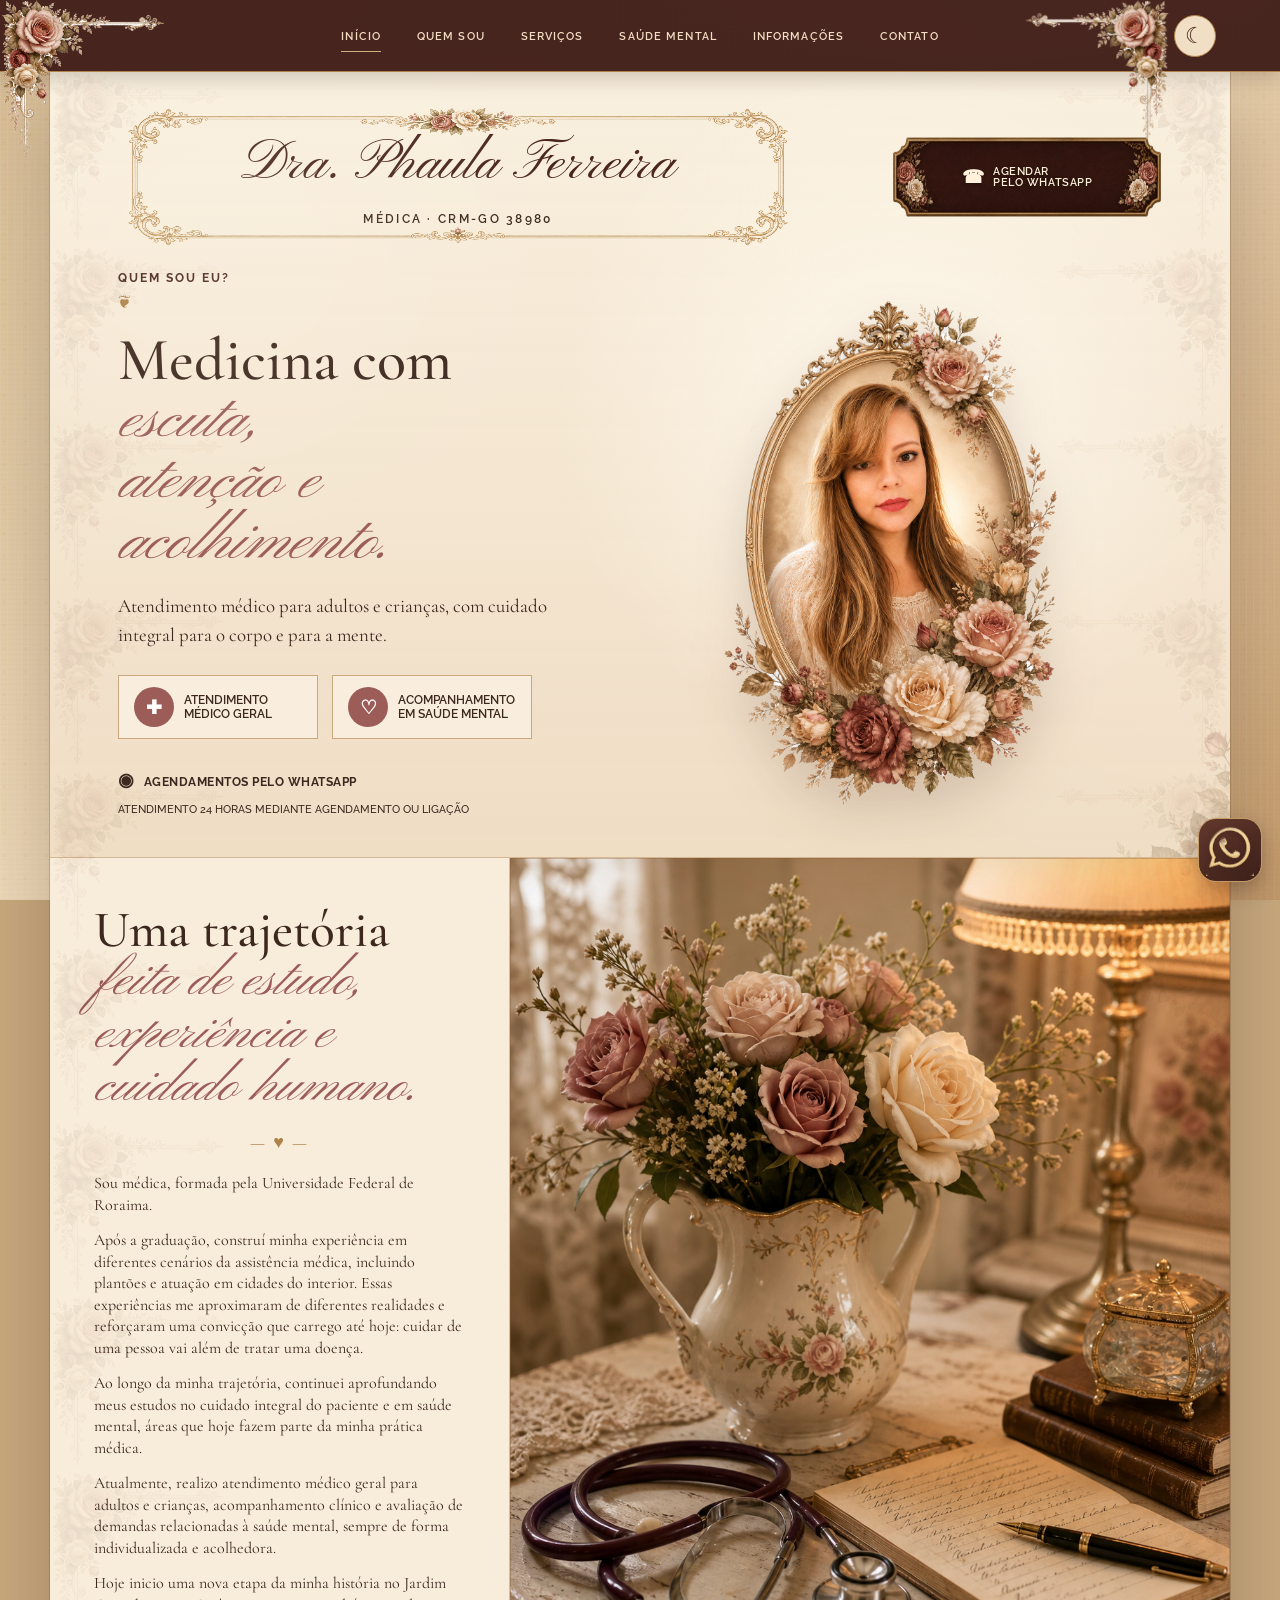
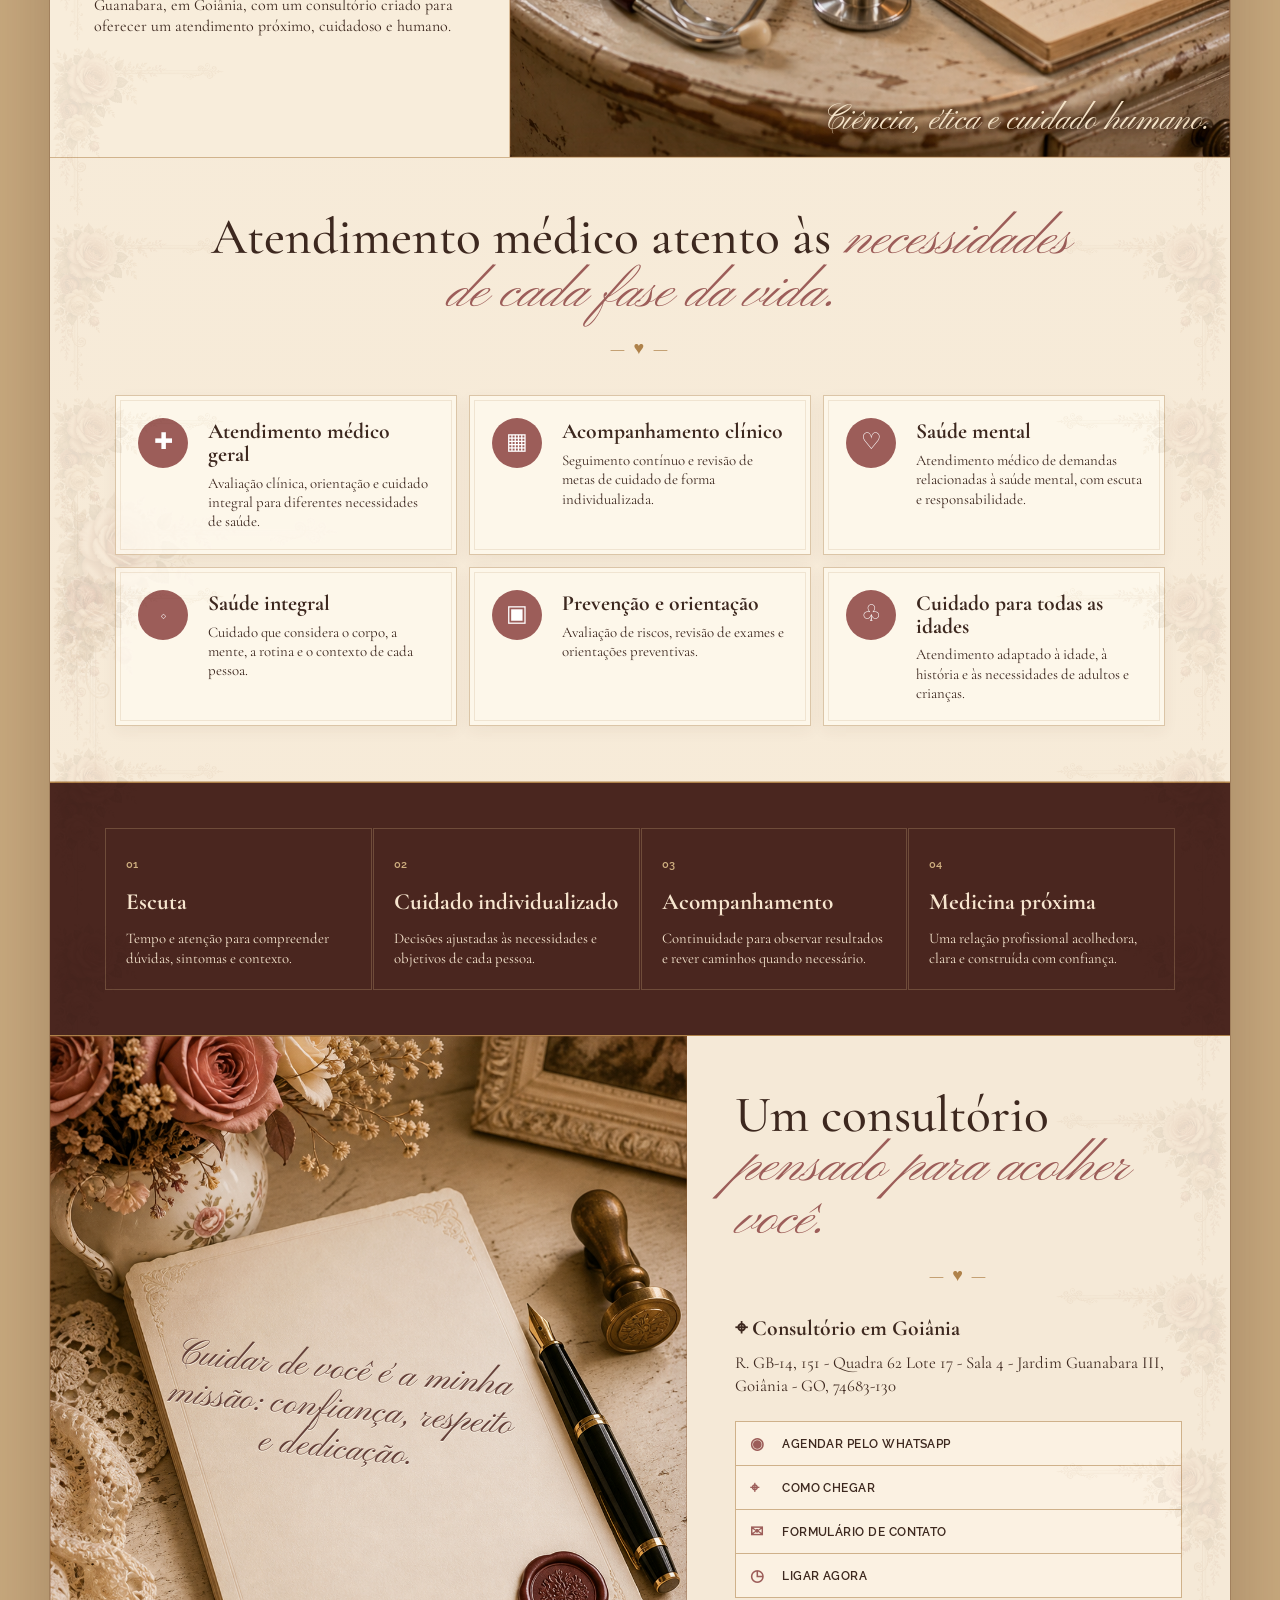
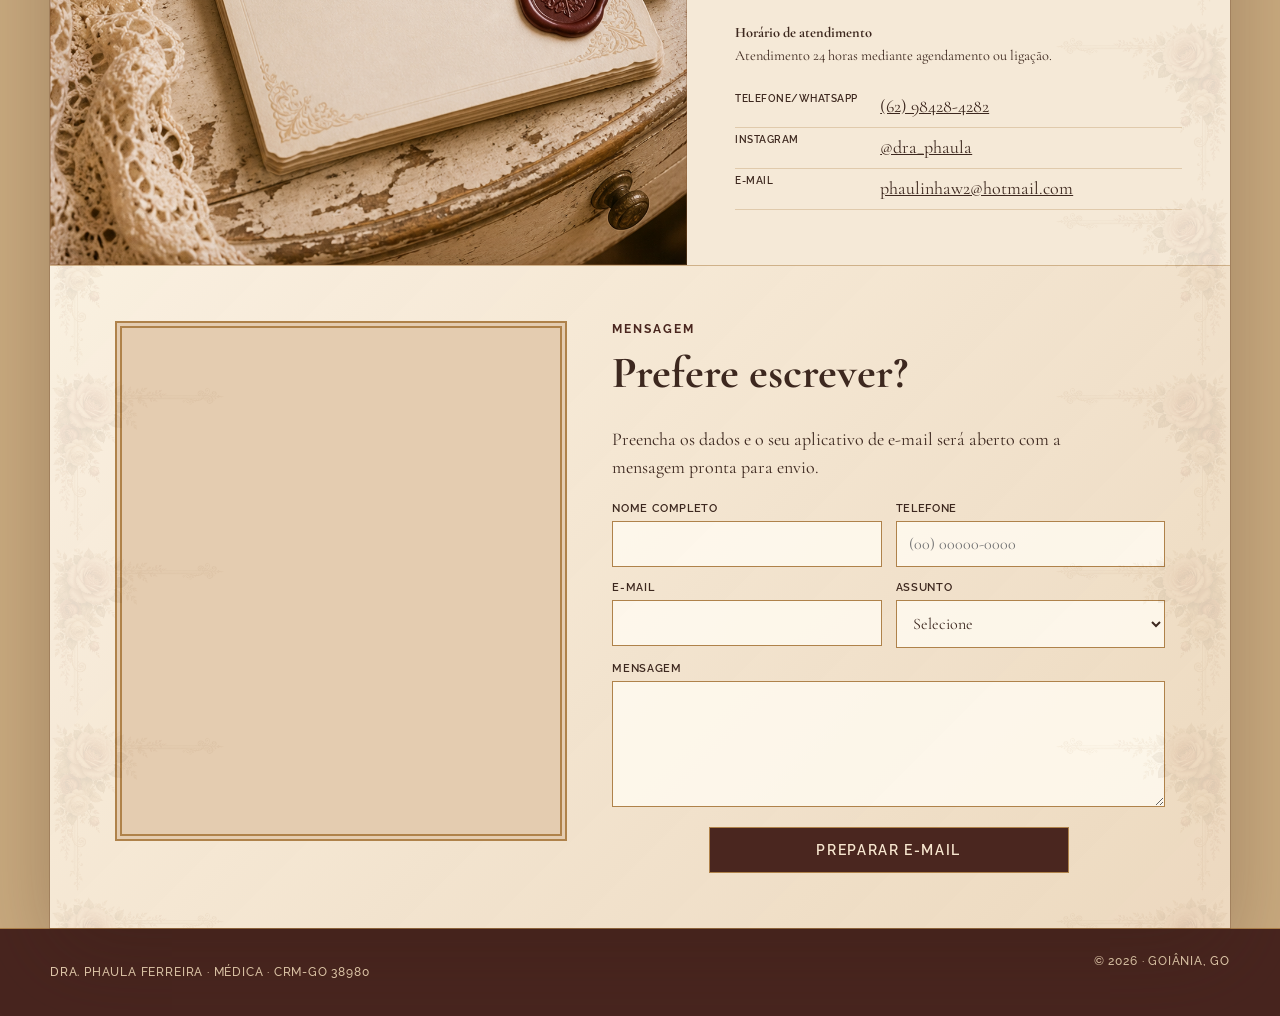
==== commit a18cec90: "Corrige topo do site em celulares" ====
--- a/index.html
+++ b/index.html
@@ -10,7 +10,7 @@
   <link rel="preconnect" href="https://fonts.gstatic.com" crossorigin>
   <link href="https://fonts.googleapis.com/css2?family=Cormorant+Garamond:ital,wght@0,400;0,500;0,600;0,700;1,500;1,600&family=Pinyon+Script&family=Raleway:wght@400;500;600;700&display=swap" rel="stylesheet">
   <script>try{document.documentElement.dataset.theme=localStorage.getItem('dra-phaula-modelo-theme')||'light'}catch(e){}</script>
-  <link rel="stylesheet" href="styles.css?v=modelo-7">
+  <link rel="stylesheet" href="styles.css?v=modelo-8-mobile">
 </head>
 <body>
   <a class="skip-link" href="#conteudo">Ir para o conteúdo</a>
@@ -85,6 +85,6 @@
   </main>
   <footer class="site-footer"><div class="shell"><p>Dra. Phaula Ferreira · Médica · CRM-GO 38980</p><span>© <span data-year></span> · Goiânia, GO</span></div></footer>
   <a class="floating-whatsapp" href="https://wa.me/5562984284282?text=Ol%C3%A1%2C%20gostaria%20de%20informa%C3%A7%C3%B5es%20sobre%20o%20atendimento." target="_blank" rel="noopener noreferrer" aria-label="Conversar pelo WhatsApp"><img src="assets/icone-whatsapp-dourado-v6.png" alt=""></a>
-  <script src="script.js?v=modelo-7"></script>
+  <script src="script.js?v=modelo-8-mobile"></script>
 </body>
 </html>
--- a/styles.css
+++ b/styles.css
@@ -126,3 +126,43 @@
 .floating-whatsapp img{width:50px;height:50px;filter:drop-shadow(0 2px 3px rgba(20,9,7,.28))}
 html[data-theme="dark"] .floating-whatsapp{background:linear-gradient(145deg,#5a3127,#21120f);border-color:#d2ab73;box-shadow:0 8px 22px rgba(0,0,0,.48)}
 @media(max-width:680px){.floating-whatsapp{width:60px;height:60px;padding:7px}.floating-whatsapp img{width:46px;height:46px}}
+
+/* Versão 8 — correção estrutural do topo para celulares Samsung e telas estreitas */
+img{max-width:100%}
+@media(max-width:680px){
+  html,body{width:100%;max-width:100%;overflow-x:hidden}
+  body{font-size:16px}
+  .site-header{width:100%;height:60px;min-height:60px}
+  .nav-wrap{width:100%;height:60px;padding:0 18px;justify-content:flex-end}
+  .theme-toggle{top:10px;left:auto;right:64px;width:40px;height:40px}
+  .menu-toggle{display:grid;flex:0 0 46px;width:46px;height:46px;margin:0;padding:10px 9px;place-content:center;gap:5px}
+  .menu-toggle span{width:27px}
+  .main-nav{position:absolute;top:60px;left:-18px;right:-18px;width:auto;padding:22px 26px;z-index:20}
+
+  .hero{padding:20px 16px 36px}
+  .hero>.shell{width:100%;max-width:none}
+  .brand-row{display:flex;width:100%;min-width:0;flex-direction:column;align-items:center;gap:12px;margin:0 auto 22px}
+  .brand-plaque{flex:none;width:100%;max-width:100%;min-width:0;height:106px;padding:22px 34px 14px;background-size:100% 100%}
+  .brand-plaque span{max-width:100%;font-size:clamp(2rem,10.5vw,2.45rem);line-height:.9;white-space:nowrap}
+  .brand-plaque b{max-width:100%;margin-top:7px;font-size:.52rem;line-height:1.15;letter-spacing:.14em;white-space:nowrap}
+  .top-whatsapp{flex:none;justify-self:auto;width:min(240px,82vw);max-width:100%;height:70px;padding:14px 38px}
+
+  .hero-grid{display:grid;width:100%;min-width:0;grid-template-columns:minmax(0,1fr);gap:18px}
+  .hero-copy{width:100%;min-width:0;text-align:center}
+  .hero-copy h1{font-size:clamp(2.9rem,14vw,3.45rem)}
+  .hero-lead{margin-inline:auto}
+  .hero-specialties{width:100%;align-items:stretch}
+  .hero-specialties a{width:100%;min-width:0}
+  .portrait-stage{display:block;width:100%;min-width:0;min-height:0;margin:6px 0 0;text-align:center}
+  .portrait-composite{display:block;width:min(100%,420px);height:auto;max-height:none;margin:0 auto}
+  .brand-row:before{left:0;right:0}
+}
+
+@media(max-width:390px){
+  .hero{padding-inline:13px}
+  .brand-plaque{height:100px;padding-inline:29px}
+  .brand-plaque span{font-size:clamp(1.92rem,10.2vw,2.22rem)}
+  .brand-plaque b{font-size:.49rem;letter-spacing:.11em}
+  .top-whatsapp{width:min(226px,84vw);height:66px;padding-inline:34px}
+  .hero-copy h1{font-size:clamp(2.7rem,14vw,3.15rem)}
+}
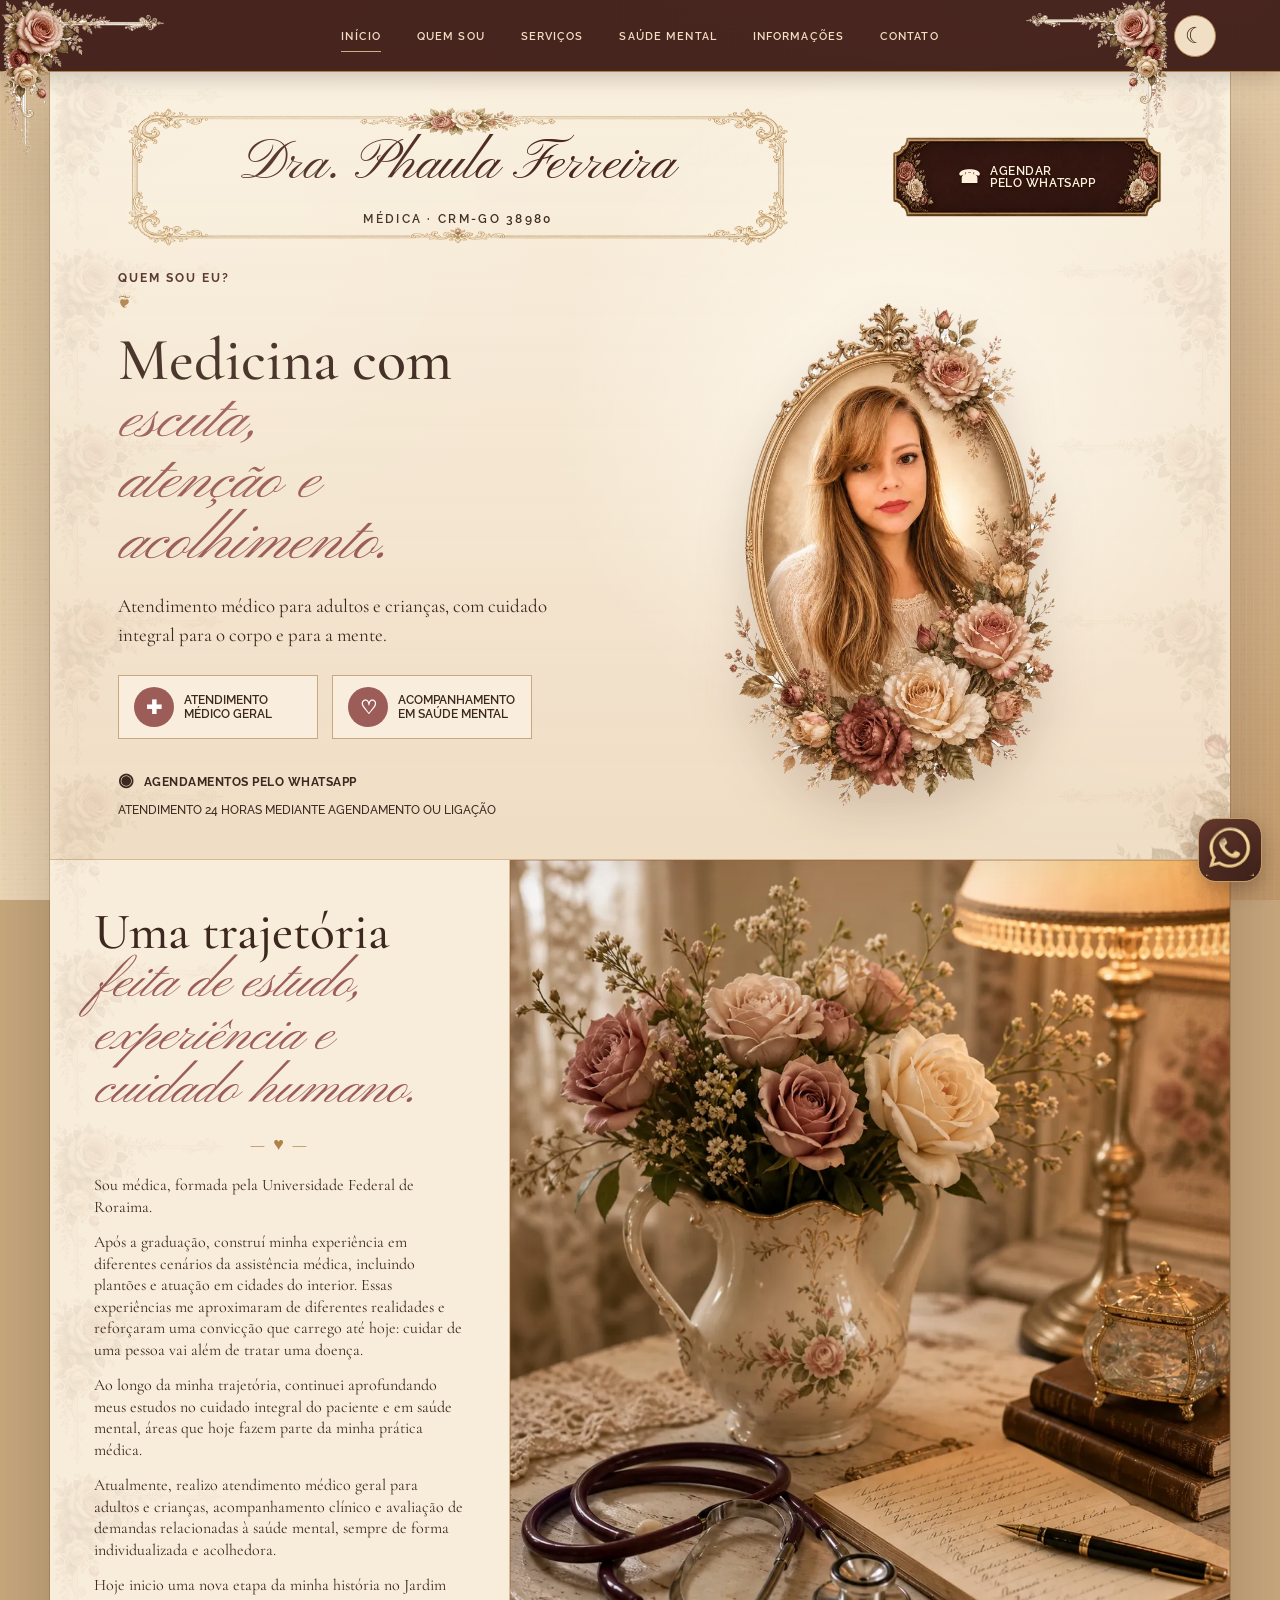
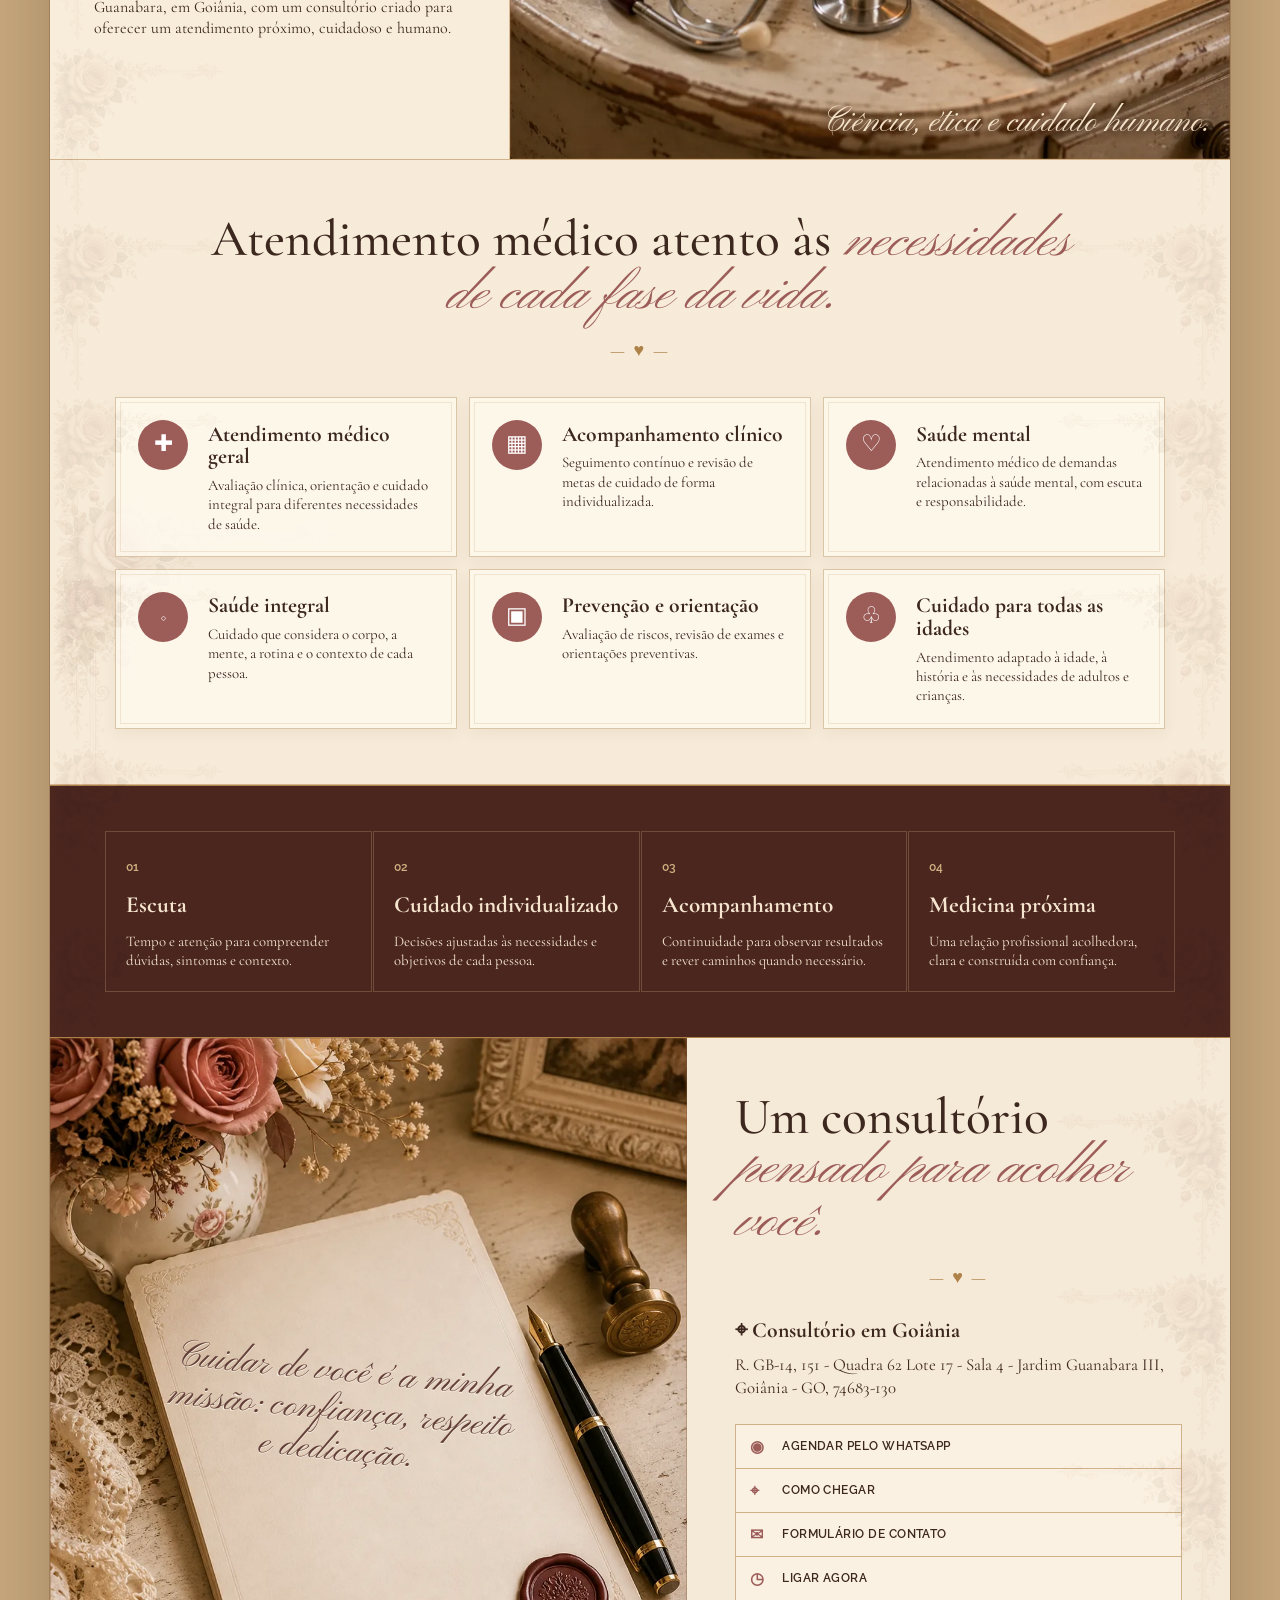
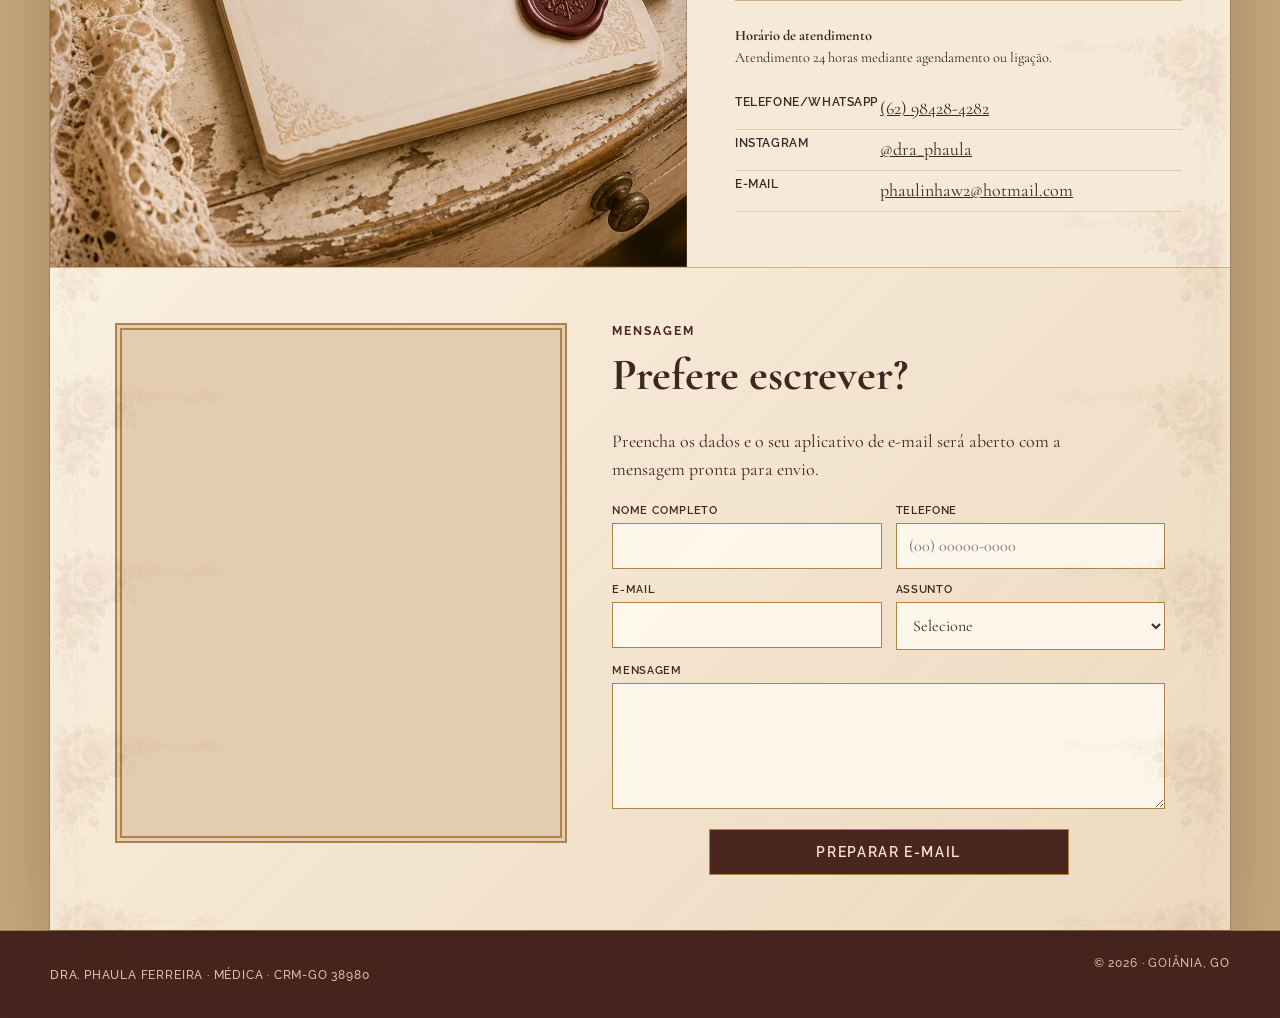
==== commit b95ba7fb: "Otimiza imagens, favicon, Open Graph e legibilidade no celular - Converte todas as imagens para WebP" ====
--- a/index.html
+++ b/index.html
@@ -6,11 +6,29 @@
   <meta name="theme-color" content="#efe1cb">
   <meta name="description" content="Dra. Phaula Ferreira, médica em Goiânia. Atendimento médico com escuta, atenção e acolhimento.">
   <title>Dra. Phaula Ferreira — Médica em Goiânia | CRM-GO 38980</title>
+  <link rel="icon" href="/favicon.ico" sizes="48x48">
+  <link rel="icon" type="image/png" sizes="32x32" href="/favicon-32.png">
+  <link rel="apple-touch-icon" href="/apple-touch-icon.png">
+  <link rel="canonical" href="https://draphaula.com.br/">
+  <meta property="og:type" content="website">
+  <meta property="og:locale" content="pt_BR">
+  <meta property="og:site_name" content="Dra. Phaula Ferreira">
+  <meta property="og:title" content="Dra. Phaula Ferreira — Médica em Goiânia | CRM-GO 38980">
+  <meta property="og:description" content="Dra. Phaula Ferreira, médica em Goiânia. Atendimento médico com escuta, atenção e acolhimento.">
+  <meta property="og:url" content="https://draphaula.com.br/">
+  <meta property="og:image" content="https://draphaula.com.br/og-image.jpg">
+  <meta property="og:image:width" content="1200">
+  <meta property="og:image:height" content="630">
+  <meta property="og:image:alt" content="Dra. Phaula Ferreira, médica, CRM-GO 38980">
+  <meta name="twitter:card" content="summary_large_image">
+  <meta name="twitter:title" content="Dra. Phaula Ferreira — Médica em Goiânia | CRM-GO 38980">
+  <meta name="twitter:description" content="Dra. Phaula Ferreira, médica em Goiânia. Atendimento médico com escuta, atenção e acolhimento.">
+  <meta name="twitter:image" content="https://draphaula.com.br/og-image.jpg">
   <link rel="preconnect" href="https://fonts.googleapis.com">
   <link rel="preconnect" href="https://fonts.gstatic.com" crossorigin>
   <link href="https://fonts.googleapis.com/css2?family=Cormorant+Garamond:ital,wght@0,400;0,500;0,600;0,700;1,500;1,600&family=Pinyon+Script&family=Raleway:wght@400;500;600;700&display=swap" rel="stylesheet">
-  <script>try{document.documentElement.dataset.theme=localStorage.getItem('dra-phaula-modelo-theme')||'light'}catch(e){}</script>
-  <link rel="stylesheet" href="styles.css?v=modelo-8-mobile">
+  <script>document.documentElement.classList.add('js');try{document.documentElement.dataset.theme=localStorage.getItem('dra-phaula-modelo-theme')||'light'}catch(e){}</script>
+  <link rel="stylesheet" href="styles.css?v=20260902">
 </head>
 <body>
   <a class="skip-link" href="#conteudo">Ir para o conteúdo</a>
@@ -30,7 +48,7 @@
   <main id="conteudo" class="site-canvas">
     <section class="hero" id="inicio">
       <div class="brand-row shell reveal">
-        <a class="brand-plaque" href="#inicio" aria-label="Dra. Phaula Ferreira — início"><span>Dra. Phaula Ferreira</span><b>Médica · CRM-GO 38980</b></a>
+        <a class="brand-plaque" href="#inicio"><span>Dra. Phaula Ferreira</span><b>Médica · CRM-GO 38980</b></a>
         <a class="top-whatsapp" href="https://wa.me/5562984284282?text=Ol%C3%A1%2C%20gostaria%20de%20agendar%20uma%20consulta." target="_blank" rel="noopener noreferrer"><i aria-hidden="true">☎</i><span>Agendar<br>pelo WhatsApp</span></a>
       </div>
       <div class="shell hero-grid reveal">
@@ -42,7 +60,7 @@
           <a class="plain-whatsapp" href="https://wa.me/5562984284282?text=Ol%C3%A1%2C%20gostaria%20de%20agendar%20uma%20consulta." target="_blank" rel="noopener noreferrer"><b>◉</b> Agendamentos pelo WhatsApp</a>
           <small>Atendimento 24 horas mediante agendamento ou ligação</small>
         </div>
-        <figure class="portrait-stage"><img class="portrait-composite" src="assets/retrato-floral-integrado-transparente-v2.png" alt="Retrato da Dra. Phaula Ferreira em moldura floral vintage"></figure>
+        <figure class="portrait-stage"><img class="portrait-composite" src="assets/retrato-floral-integrado-transparente-v2.webp" srcset="assets/retrato-floral-integrado-transparente-v2-600.webp 600w, assets/retrato-floral-integrado-transparente-v2.webp 1000w" sizes="(max-width: 680px) 90vw, (max-width: 920px) 540px, 490px" width="1000" height="1502" fetchpriority="high" decoding="async" alt="Retrato da Dra. Phaula Ferreira em moldura floral vintage"></figure>
       </div>
     </section>
     <section class="story split-section reveal" id="sobre">
@@ -54,7 +72,7 @@
         <p>Atualmente, realizo atendimento médico geral para adultos e crianças, acompanhamento clínico e avaliação de demandas relacionadas à saúde mental, sempre de forma individualizada e acolhedora.</p>
         <p>Hoje inicio uma nova etapa da minha história no Jardim Guanabara, em Goiânia, com um consultório criado para oferecer um atendimento próximo, cuidadoso e humano.</p>
       </div>
-      <figure class="story-image"><img src="assets/trajetoria-mesa-floral-v2.png" alt="Mesa médica vintage com flores, estetoscópio e papelaria"><figcaption>Ciência, ética e cuidado humano.</figcaption></figure>
+      <figure class="story-image"><img src="assets/trajetoria-mesa-floral-v2.webp" srcset="assets/trajetoria-mesa-floral-v2-700.webp 700w, assets/trajetoria-mesa-floral-v2.webp 1100w" sizes="(max-width: 920px) 100vw, 55vw" width="1100" height="1375" loading="lazy" decoding="async" alt="Mesa médica vintage com flores, estetoscópio e papelaria"><figcaption>Ciência, ética e cuidado humano.</figcaption></figure>
     </section>
     <section class="services-section reveal" id="atendimento">
       <header class="section-heading"><h2>Atendimento médico atento às <em>necessidades de cada fase da vida.</em></h2><div class="small-ornament" aria-hidden="true">— ♥ —</div></header>
@@ -69,7 +87,7 @@
     </section>
     <section class="care-strip reveal" id="informacoes"><div><span>01</span><h3>Escuta</h3><p>Tempo e atenção para compreender dúvidas, sintomas e contexto.</p></div><div><span>02</span><h3>Cuidado individualizado</h3><p>Decisões ajustadas às necessidades e objetivos de cada pessoa.</p></div><div><span>03</span><h3>Acompanhamento</h3><p>Continuidade para observar resultados e rever caminhos quando necessário.</p></div><div><span>04</span><h3>Medicina próxima</h3><p>Uma relação profissional acolhedora, clara e construída com confiança.</p></div></section>
     <section class="contact-section reveal" id="contato">
-      <figure class="contact-still"><img src="assets/contato-papelaria-v2.png" alt="Papelaria médica vintage com flores, caneta e selo"><blockquote>Cuidar de você é a minha missão: confiança, respeito e dedicação.</blockquote></figure>
+      <figure class="contact-still"><img src="assets/contato-papelaria-v2.webp" srcset="assets/contato-papelaria-v2-700.webp 700w, assets/contato-papelaria-v2.webp 1100w" sizes="(max-width: 920px) 100vw, 55vw" width="1100" height="1375" loading="lazy" decoding="async" alt="Papelaria médica vintage com flores, caneta e selo"><blockquote>Cuidar de você é a minha missão: confiança, respeito e dedicação.</blockquote></figure>
       <div class="contact-copy"><h2>Um consultório <em>pensado para acolher você.</em></h2><div class="small-ornament" aria-hidden="true">— ♥ —</div><h3>⌖ Consultório em Goiânia</h3><address>R. GB-14, 151 - Quadra 62 Lote 17 - Sala 4 - Jardim Guanabara III, Goiânia - GO, 74683-130</address>
         <div class="contact-actions"><a href="https://wa.me/5562984284282?text=Ol%C3%A1%2C%20gostaria%20de%20agendar%20uma%20consulta." target="_blank" rel="noopener noreferrer"><b>◉</b> Agendar pelo WhatsApp</a><a href="https://www.google.com/maps/search/?api=1&amp;query=R.%20GB-14%2C%20151%20-%20Quadra%2062%20Lote%2017%20-%20Sala%204%20-%20Jardim%20Guanabara%20III%2C%20Goi%C3%A2nia%20-%20GO%2C%2074683-130" target="_blank" rel="noopener noreferrer"><b>⌖</b> Como chegar</a><a href="#mensagem"><b>✉</b> Formulário de contato</a><a href="tel:+5562984284282"><b>◷</b> Ligar agora</a></div>
         <p class="hours-copy"><strong>Horário de atendimento</strong><br>Atendimento 24 horas mediante agendamento ou ligação.</p>
@@ -84,7 +102,7 @@
     </section>
   </main>
   <footer class="site-footer"><div class="shell"><p>Dra. Phaula Ferreira · Médica · CRM-GO 38980</p><span>© <span data-year></span> · Goiânia, GO</span></div></footer>
-  <a class="floating-whatsapp" href="https://wa.me/5562984284282?text=Ol%C3%A1%2C%20gostaria%20de%20informa%C3%A7%C3%B5es%20sobre%20o%20atendimento." target="_blank" rel="noopener noreferrer" aria-label="Conversar pelo WhatsApp"><img src="assets/icone-whatsapp-dourado-v6.png" alt=""></a>
-  <script src="script.js?v=modelo-8-mobile"></script>
+  <a class="floating-whatsapp" href="https://wa.me/5562984284282?text=Ol%C3%A1%2C%20gostaria%20de%20informa%C3%A7%C3%B5es%20sobre%20o%20atendimento." target="_blank" rel="noopener noreferrer" aria-label="Conversar pelo WhatsApp"><img src="assets/icone-whatsapp-dourado-v6.webp" width="128" height="132" alt=""></a>
+  <script src="script.js?v=20260902"></script>
 </body>
 </html>
--- a/styles.css
+++ b/styles.css
@@ -1,30 +1,30 @@
 :root{--paper:#f2e4cf;--ink:#3d281f;--coffee:#4a261f;--rose:#9c5d59;--gold:#af824a;--gold-soft:#d0b080;--cream:#fff8ea;--serif:'Cormorant Garamond',Georgia,serif;--script:'Pinyon Script',cursive;--sans:'Raleway',Arial,sans-serif}
 *{box-sizing:border-box}html{scroll-behavior:smooth;scroll-padding-top:80px}body{margin:0;color:var(--ink);background:#c9aa7f;font:18px/1.55 var(--serif);overflow-x:hidden}.shell{width:min(1180px,calc(100% - 36px));margin:auto}.sr-only{position:absolute;width:1px;height:1px;overflow:hidden;clip:rect(0,0,0,0)}.skip-link{position:fixed;left:1rem;top:0;transform:translateY(-160%);z-index:1000;background:var(--cream);padding:.6rem 1rem}.skip-link:focus{transform:translateY(1rem)}a{color:inherit}.paper-grain{position:fixed;inset:0;z-index:-3;background:linear-gradient(135deg,#d5b990,#f2dfbf 48%,#c39a6b)}.paper-grain:before{content:"";position:absolute;inset:0;opacity:.42;background:repeating-linear-gradient(0deg,rgba(81,51,33,.04) 0 1px,transparent 1px 5px),repeating-linear-gradient(90deg,rgba(255,255,255,.13) 0 1px,transparent 1px 7px),radial-gradient(circle at 20% 20%,rgba(93,54,35,.08) 0 1px,transparent 2px);background-size:auto,auto,21px 23px}
-.site-header{position:sticky;top:0;z-index:80;background:rgba(65,31,26,.96);border-bottom:1px solid var(--gold);box-shadow:0 6px 20px rgba(41,20,16,.2)}.nav-wrap{height:68px;display:flex;align-items:center;justify-content:center}.main-nav{display:flex;gap:34px;align-items:center}.main-nav a{position:relative;color:#f4dec3;text-decoration:none;text-transform:uppercase;font:600 .72rem var(--sans);letter-spacing:.1em}.main-nav a:after{content:"";position:absolute;height:1px;left:50%;right:50%;bottom:-9px;background:var(--gold-soft);transition:.3s}.main-nav a:hover:after,.main-nav a.active:after{left:0;right:0}.theme-toggle{position:absolute;left:18px;width:42px;height:42px;border:1px solid var(--gold);border-radius:50%;background:#f0dfc5;color:var(--coffee);font:1.35rem var(--serif);cursor:pointer}.menu-toggle{display:none}.corner-floral{position:absolute;top:0;width:180px;height:160px;pointer-events:none;background:url("assets/fundo-rosas-vintage.png") top left/520px 780px no-repeat;filter:saturate(.78) contrast(1.05);z-index:2}.corner-floral-left{left:0}.corner-floral-right{right:0;transform:scaleX(-1)}
-.site-canvas{position:relative;width:min(1180px,100%);margin:auto;background:var(--paper);box-shadow:0 0 0 1px rgba(102,61,37,.25),0 28px 80px rgba(58,31,21,.28)}.site-canvas:before{content:"";position:absolute;inset:0;pointer-events:none;opacity:.2;background-image:url("assets/fundo-rosas-vintage.png");background-size:780px auto;background-attachment:fixed;mix-blend-mode:multiply}.site-canvas>*{position:relative}.hero{padding:38px 50px 55px;border-bottom:1px solid rgba(175,130,74,.5)}.brand-row{display:grid;grid-template-columns:1fr 240px;align-items:center;gap:28px;margin-bottom:28px}.brand-plaque{position:relative;display:grid;place-items:center;width:min(610px,100%);justify-self:center;padding:22px 70px 16px;text-decoration:none;background:rgba(255,247,232,.72);border:1px solid var(--gold);outline:1px solid rgba(175,130,74,.45);outline-offset:-8px}.brand-plaque:before,.brand-plaque:after{content:"❦";position:absolute;top:50%;translate:0 -50%;color:var(--gold);font-size:2rem}.brand-plaque:before{left:25px}.brand-plaque:after{right:25px;transform:scaleX(-1)}.brand-plaque span{font:3.5rem/1 var(--script);color:var(--coffee)}.brand-plaque b{font:600 .72rem var(--sans);letter-spacing:.18em;text-transform:uppercase}.top-whatsapp{display:flex;align-items:center;justify-content:center;gap:10px;padding:13px 18px;color:#f8e8d0;text-decoration:none;text-transform:uppercase;background:var(--coffee);border:1px solid var(--gold);font:600 .72rem/1.15 var(--sans);letter-spacing:.05em}.top-whatsapp i{font-style:normal;font-size:1.25rem}.hero-grid{display:grid;grid-template-columns:.9fr 1.1fr;gap:45px;align-items:center}.eyebrow{margin:0;color:var(--coffee);font:700 .78rem var(--sans);letter-spacing:.16em;text-transform:uppercase}.ornament-line,.small-ornament{color:var(--gold);letter-spacing:.12em}.ornament-line{margin:.2rem 0 1rem}.hero-copy h1{font-size:clamp(3.4rem,5vw,5.4rem);font-weight:500;line-height:.94;margin:0 0 1.2rem}.hero-copy h1 em,.section-heading em,.contact-copy h2 em,.story-copy h2 em{font-family:var(--script);font-weight:400;color:var(--rose);font-size:1.05em}.hero-lead{font-size:1.18rem;max-width:520px}.hero-specialties{display:flex;gap:14px;margin:25px 0}.hero-specialties a{display:flex;align-items:center;gap:10px;min-width:200px;padding:11px 15px;border:1px solid rgba(175,130,74,.65);background:rgba(255,249,238,.55);text-decoration:none;font:600 .77rem/1.2 var(--sans);text-transform:uppercase}.hero-specialties i{display:grid;place-items:center;width:40px;height:40px;border-radius:50%;background:var(--rose);color:white;font-style:normal;font-size:1.2rem}.plain-whatsapp{display:inline-block;margin-top:5px;text-decoration:none;text-transform:uppercase;font:700 .78rem var(--sans);letter-spacing:.04em}.plain-whatsapp b{font-size:1.15rem;margin-right:6px}.hero-copy small{display:block;margin-top:.45rem;text-transform:uppercase;font:500 .66rem var(--sans)}.portrait-stage{position:relative;margin:0;min-height:490px;display:grid;place-items:center}.portrait-oval{position:relative;z-index:2;width:min(390px,78%);aspect-ratio:.78;border:7px double var(--gold);border-radius:50%;padding:9px;background:#ead5bb;box-shadow:0 18px 40px rgba(65,35,24,.22)}.portrait-oval img{display:block;width:100%;height:100%;object-fit:cover;object-position:center 34%;border-radius:50%}.portrait-flowers{position:absolute;z-index:3;right:-10px;bottom:-15px;width:390px;height:350px;background:url("assets/fundo-rosas-vintage.png") bottom right/630px 945px no-repeat;filter:saturate(.8) brightness(1.08);pointer-events:none}
-.split-section{display:grid;grid-template-columns:.78fr 1.22fr;border-bottom:1px solid rgba(175,130,74,.5)}.story-copy{padding:48px 44px;background:rgba(249,239,222,.8);border-right:1px solid rgba(175,130,74,.45)}.story-copy h2,.section-heading h2,.contact-copy h2{font-size:clamp(2.5rem,4vw,4rem);line-height:.95;font-weight:500;margin:0}.story-copy p{font-size:1rem;line-height:1.35;margin:.85rem 0}.small-ornament{text-align:center;margin:1rem 0}.story-image{margin:0;position:relative;min-height:670px;overflow:hidden}.story-image img,.contact-still img{width:100%;height:100%;object-fit:cover;display:block;filter:sepia(.18) saturate(.85) contrast(1.03)}.story-image figcaption{position:absolute;right:20px;bottom:15px;color:#f5e4c9;font:2.1rem var(--script);text-shadow:0 2px 10px #2e1712}.services-section{padding:55px 65px;border-bottom:1px solid rgba(175,130,74,.5)}.section-heading{text-align:center;max-width:860px;margin:0 auto 32px}.service-grid{display:grid;grid-template-columns:repeat(3,1fr);gap:12px}.service-grid article{display:grid;grid-template-columns:55px 1fr;gap:15px;align-items:start;min-height:155px;padding:22px;background:rgba(255,249,236,.52);border:1px solid rgba(175,130,74,.42);outline:1px solid rgba(175,130,74,.16);outline-offset:-6px}.service-grid i{display:grid;place-items:center;width:50px;height:50px;border-radius:50%;background:var(--rose);color:#fff;font-style:normal;font-size:1.45rem}.service-grid h3{font-size:1.35rem;line-height:1.05;margin:.15rem 0 .5rem}.service-grid p{font-size:.93rem;line-height:1.3;margin:0}.care-strip{display:grid;grid-template-columns:repeat(4,1fr);gap:1px;padding:45px 55px;background:var(--coffee);color:#f6e5ce;border-block:1px solid var(--gold)}.care-strip div{padding:20px;border:1px solid rgba(208,176,128,.28)}.care-strip span{font:600 .68rem var(--sans);color:var(--gold-soft)}.care-strip h3{font-size:1.45rem;margin:.5rem 0}.care-strip p{font-size:.92rem;line-height:1.35;margin:0}
-.contact-section{display:grid;grid-template-columns:1.08fr .92fr;min-height:610px;border-bottom:1px solid rgba(175,130,74,.55)}.contact-still{position:relative;margin:0;overflow:hidden}.contact-still blockquote{position:absolute;left:38px;right:38px;bottom:35px;margin:0;padding:22px;background:rgba(247,235,215,.84);border:1px solid var(--gold);font:1.8rem/1.1 var(--script);color:var(--coffee);text-align:center}.contact-copy{padding:55px 48px}.contact-copy address{font-style:normal;font-size:1.05rem;line-height:1.35}.contact-copy h3{margin:1.4rem 0 .4rem;font-size:1.35rem}.contact-actions{display:grid;margin:24px 0}.contact-actions a{display:flex;align-items:center;gap:10px;padding:12px 14px;border:1px solid rgba(175,130,74,.58);background:rgba(255,249,238,.48);text-decoration:none;text-transform:uppercase;font:600 .72rem var(--sans);letter-spacing:.04em}.contact-actions a+a{border-top:0}.contact-actions b{width:22px;color:var(--rose);font-size:1rem}.hours-copy{font-size:.9rem}.message-section{display:grid;grid-template-columns:.9fr 1.1fr;gap:45px;padding:55px 65px}.map-frame{height:520px;border:7px double var(--gold);background:#e4ccb0}.map-frame iframe{width:100%;height:100%;border:0;filter:sepia(.12) saturate(.8)}.form-wrap h2{font-size:2.8rem;margin:.2rem 0}.form-wrap>p{max-width:500px}form{display:grid;grid-template-columns:1fr 1fr;gap:14px;margin-top:20px}label{font:600 .68rem var(--sans);letter-spacing:.06em;text-transform:uppercase}input,select,textarea{display:block;width:100%;margin-top:6px;padding:12px;border:1px solid var(--gold);background:rgba(255,251,241,.82);font:1rem var(--serif);color:var(--ink);border-radius:0}.full{grid-column:1/-1}.submit-button{display:block;width:min(360px,100%);margin:6px auto 0;padding:14px;background:var(--coffee);border:1px solid var(--gold);color:#f7e6cf;text-transform:uppercase;font:600 .85rem var(--sans);letter-spacing:.12em;cursor:pointer}.site-footer{background:#48251f;color:#ead3b3;border-top:1px solid var(--gold)}.site-footer .shell{display:flex;justify-content:space-between;padding:25px 0;font:500 .72rem var(--sans);letter-spacing:.07em;text-transform:uppercase}.floating-whatsapp{position:fixed;right:18px;bottom:18px;z-index:90;display:grid;place-items:center;width:58px;height:58px;border-radius:50%;background:var(--coffee);border:2px solid var(--gold);color:#f7e6cf;text-decoration:none;font-size:1.3rem;box-shadow:0 8px 18px rgba(35,18,14,.35)}.reveal{opacity:0;transform:translateY(24px);transition:opacity .75s ease,transform .75s ease}.reveal.visible{opacity:1;transform:none}
+.site-header{position:sticky;top:0;z-index:80;background:rgba(65,31,26,.96);border-bottom:1px solid var(--gold);box-shadow:0 6px 20px rgba(41,20,16,.2)}.nav-wrap{height:68px;display:flex;align-items:center;justify-content:center}.main-nav{display:flex;gap:34px;align-items:center}.main-nav a{position:relative;color:#f4dec3;text-decoration:none;text-transform:uppercase;font:600 .72rem var(--sans);letter-spacing:.1em}.main-nav a:after{content:"";position:absolute;height:1px;left:50%;right:50%;bottom:-9px;background:var(--gold-soft);transition:.3s}.main-nav a:hover:after,.main-nav a.active:after{left:0;right:0}.theme-toggle{position:absolute;left:18px;width:42px;height:42px;border:1px solid var(--gold);border-radius:50%;background:#f0dfc5;color:var(--coffee);font:1.35rem var(--serif);cursor:pointer}.menu-toggle{display:none}.corner-floral{position:absolute;top:0;width:180px;height:160px;pointer-events:none;background:none top left/520px 780px no-repeat;filter:saturate(.78) contrast(1.05);z-index:2}.corner-floral-left{left:0}.corner-floral-right{right:0;transform:scaleX(-1)}
+.site-canvas{position:relative;width:min(1180px,100%);margin:auto;background:var(--paper);box-shadow:0 0 0 1px rgba(102,61,37,.25),0 28px 80px rgba(58,31,21,.28)}.site-canvas:before{content:"";position:absolute;inset:0;pointer-events:none;opacity:.2;background-image:none;background-size:780px auto;background-attachment:fixed;mix-blend-mode:multiply}.site-canvas>*{position:relative}.hero{padding:38px 50px 55px;border-bottom:1px solid rgba(175,130,74,.5)}.brand-row{display:grid;grid-template-columns:1fr 240px;align-items:center;gap:28px;margin-bottom:28px}.brand-plaque{position:relative;display:grid;place-items:center;width:min(610px,100%);justify-self:center;padding:22px 70px 16px;text-decoration:none;background:rgba(255,247,232,.72);border:1px solid var(--gold);outline:1px solid rgba(175,130,74,.45);outline-offset:-8px}.brand-plaque:before,.brand-plaque:after{content:"❦";position:absolute;top:50%;translate:0 -50%;color:var(--gold);font-size:2rem}.brand-plaque:before{left:25px}.brand-plaque:after{right:25px;transform:scaleX(-1)}.brand-plaque span{font:3.5rem/1 var(--script);color:var(--coffee)}.brand-plaque b{font:600 .72rem var(--sans);letter-spacing:.18em;text-transform:uppercase}.top-whatsapp{display:flex;align-items:center;justify-content:center;gap:10px;padding:13px 18px;color:#f8e8d0;text-decoration:none;text-transform:uppercase;background:var(--coffee);border:1px solid var(--gold);font:600 .72rem/1.15 var(--sans);letter-spacing:.05em}.top-whatsapp i{font-style:normal;font-size:1.25rem}.hero-grid{display:grid;grid-template-columns:.9fr 1.1fr;gap:45px;align-items:center}.eyebrow{margin:0;color:var(--coffee);font:700 .78rem var(--sans);letter-spacing:.16em;text-transform:uppercase}.ornament-line,.small-ornament{color:var(--gold);letter-spacing:.12em}.ornament-line{margin:.2rem 0 1rem}.hero-copy h1{font-size:clamp(3.4rem,5vw,5.4rem);font-weight:500;line-height:.94;margin:0 0 1.2rem}.hero-copy h1 em,.section-heading em,.contact-copy h2 em,.story-copy h2 em{font-family:var(--script);font-weight:400;color:var(--rose);font-size:1.05em}.hero-lead{font-size:1.18rem;max-width:520px}.hero-specialties{display:flex;gap:14px;margin:25px 0}.hero-specialties a{display:flex;align-items:center;gap:10px;min-width:200px;padding:11px 15px;border:1px solid rgba(175,130,74,.65);background:rgba(255,249,238,.55);text-decoration:none;font:600 .77rem/1.2 var(--sans);text-transform:uppercase}.hero-specialties i{display:grid;place-items:center;width:40px;height:40px;border-radius:50%;background:var(--rose);color:white;font-style:normal;font-size:1.2rem}.plain-whatsapp{display:inline-block;margin-top:5px;text-decoration:none;text-transform:uppercase;font:700 .78rem var(--sans);letter-spacing:.04em}.plain-whatsapp b{font-size:1.15rem;margin-right:6px}.hero-copy small{display:block;margin-top:.45rem;text-transform:uppercase;font:500 .75rem var(--sans)}.portrait-stage{position:relative;margin:0;min-height:490px;display:grid;place-items:center}.portrait-oval{position:relative;z-index:2;width:min(390px,78%);aspect-ratio:.78;border:7px double var(--gold);border-radius:50%;padding:9px;background:#ead5bb;box-shadow:0 18px 40px rgba(65,35,24,.22)}.portrait-oval img{display:block;width:100%;height:100%;object-fit:cover;object-position:center 34%;border-radius:50%}.portrait-flowers{position:absolute;z-index:3;right:-10px;bottom:-15px;width:390px;height:350px;background:none bottom right/630px 945px no-repeat;filter:saturate(.8) brightness(1.08);pointer-events:none}
+.split-section{display:grid;grid-template-columns:.78fr 1.22fr;border-bottom:1px solid rgba(175,130,74,.5)}.story-copy{padding:48px 44px;background:rgba(249,239,222,.8);border-right:1px solid rgba(175,130,74,.45)}.story-copy h2,.section-heading h2,.contact-copy h2{font-size:clamp(2.5rem,4vw,4rem);line-height:.95;font-weight:500;margin:0}.story-copy p{font-size:1rem;line-height:1.35;margin:.85rem 0}.small-ornament{text-align:center;margin:1rem 0}.story-image{margin:0;position:relative;min-height:670px;overflow:hidden}.story-image img,.contact-still img{width:100%;height:100%;object-fit:cover;display:block;filter:sepia(.18) saturate(.85) contrast(1.03)}.story-image figcaption{position:absolute;right:20px;bottom:15px;color:#f5e4c9;font:2.1rem var(--script);text-shadow:0 2px 10px #2e1712}.services-section{padding:55px 65px;border-bottom:1px solid rgba(175,130,74,.5)}.section-heading{text-align:center;max-width:860px;margin:0 auto 32px}.service-grid{display:grid;grid-template-columns:repeat(3,1fr);gap:12px}.service-grid article{display:grid;grid-template-columns:55px 1fr;gap:15px;align-items:start;min-height:155px;padding:22px;background:rgba(255,249,236,.52);border:1px solid rgba(175,130,74,.42);outline:1px solid rgba(175,130,74,.16);outline-offset:-6px}.service-grid i{display:grid;place-items:center;width:50px;height:50px;border-radius:50%;background:var(--rose);color:#fff;font-style:normal;font-size:1.45rem}.service-grid h3{font-size:1.35rem;line-height:1.05;margin:.15rem 0 .5rem}.service-grid p{font-size:.93rem;line-height:1.3;margin:0}.care-strip{display:grid;grid-template-columns:repeat(4,1fr);gap:1px;padding:45px 55px;background:var(--coffee);color:#f6e5ce;border-block:1px solid var(--gold)}.care-strip div{padding:20px;border:1px solid rgba(208,176,128,.28)}.care-strip span{font:600 .72rem var(--sans);color:var(--gold-soft)}.care-strip h3{font-size:1.45rem;margin:.5rem 0}.care-strip p{font-size:.92rem;line-height:1.35;margin:0}
+.contact-section{display:grid;grid-template-columns:1.08fr .92fr;min-height:610px;border-bottom:1px solid rgba(175,130,74,.55)}.contact-still{position:relative;margin:0;overflow:hidden}.contact-still blockquote{position:absolute;left:38px;right:38px;bottom:35px;margin:0;padding:22px;background:rgba(247,235,215,.84);border:1px solid var(--gold);font:1.8rem/1.1 var(--script);color:var(--coffee);text-align:center}.contact-copy{padding:55px 48px}.contact-copy address{font-style:normal;font-size:1.05rem;line-height:1.35}.contact-copy h3{margin:1.4rem 0 .4rem;font-size:1.35rem}.contact-actions{display:grid;margin:24px 0}.contact-actions a{display:flex;align-items:center;gap:10px;padding:12px 14px;border:1px solid rgba(175,130,74,.58);background:rgba(255,249,238,.48);text-decoration:none;text-transform:uppercase;font:600 .72rem var(--sans);letter-spacing:.04em}.contact-actions a+a{border-top:0}.contact-actions b{width:22px;color:var(--rose);font-size:1rem}.hours-copy{font-size:.9rem}.message-section{display:grid;grid-template-columns:.9fr 1.1fr;gap:45px;padding:55px 65px}.map-frame{height:520px;border:7px double var(--gold);background:#e4ccb0}.map-frame iframe{width:100%;height:100%;border:0;filter:sepia(.12) saturate(.8)}.form-wrap h2{font-size:2.8rem;margin:.2rem 0}.form-wrap>p{max-width:500px}form{display:grid;grid-template-columns:1fr 1fr;gap:14px;margin-top:20px}label{font:600 .68rem var(--sans);letter-spacing:.06em;text-transform:uppercase}input,select,textarea{display:block;width:100%;margin-top:6px;padding:12px;border:1px solid var(--gold);background:rgba(255,251,241,.82);font:1rem var(--serif);color:var(--ink);border-radius:0}.full{grid-column:1/-1}.submit-button{display:block;width:min(360px,100%);margin:6px auto 0;padding:14px;background:var(--coffee);border:1px solid var(--gold);color:#f7e6cf;text-transform:uppercase;font:600 .85rem var(--sans);letter-spacing:.12em;cursor:pointer}.site-footer{background:#48251f;color:#ead3b3;border-top:1px solid var(--gold)}.site-footer .shell{display:flex;justify-content:space-between;padding:25px 0;font:500 .72rem var(--sans);letter-spacing:.07em;text-transform:uppercase}.floating-whatsapp{position:fixed;right:18px;bottom:18px;z-index:90;display:grid;place-items:center;width:58px;height:58px;border-radius:50%;background:var(--coffee);border:2px solid var(--gold);color:#f7e6cf;text-decoration:none;font-size:1.3rem;box-shadow:0 8px 18px rgba(35,18,14,.35)}.js .reveal{opacity:0;transform:translateY(24px);transition:opacity .75s ease,transform .75s ease}.js .reveal.visible{opacity:1;transform:none}
 html[data-theme="dark"]{--paper:#33211c;--ink:#f2dfc2;--coffee:#2a1714;--cream:#211411}html[data-theme="dark"] .paper-grain{background:linear-gradient(135deg,#1b100d,#39221c 48%,#21130f)}html[data-theme="dark"] .site-canvas:before{opacity:.08;mix-blend-mode:screen}html[data-theme="dark"] .brand-plaque,html[data-theme="dark"] .story-copy,html[data-theme="dark"] .service-grid article,html[data-theme="dark"] .contact-actions a,html[data-theme="dark"] input,html[data-theme="dark"] select,html[data-theme="dark"] textarea{background:rgba(255,241,216,.06)}html[data-theme="dark"] .contact-still blockquote{background:rgba(45,25,21,.88);color:#f2dfc2}html[data-theme="dark"] .theme-toggle{background:#30201a;color:#f2dfc2}
-@media(max-width:920px){.corner-floral{width:120px;height:110px}.main-nav{gap:16px}.main-nav a{font-size:.62rem}.brand-row{grid-template-columns:1fr}.top-whatsapp{justify-self:center}.hero-grid,.split-section,.contact-section,.message-section{grid-template-columns:1fr}.portrait-stage{min-height:460px}.story-copy{border-right:0}.story-image{min-height:520px}.service-grid{grid-template-columns:repeat(2,1fr)}.care-strip{grid-template-columns:repeat(2,1fr)}}
+@media(max-width:920px){.corner-floral{width:120px;height:110px}.main-nav{gap:16px}.main-nav a{font-size:.7rem}.brand-row{grid-template-columns:1fr}.top-whatsapp{justify-self:center}.hero-grid,.split-section,.contact-section,.message-section{grid-template-columns:1fr}.portrait-stage{min-height:460px}.story-copy{border-right:0}.story-image{min-height:520px}.service-grid{grid-template-columns:repeat(2,1fr)}.care-strip{grid-template-columns:repeat(2,1fr)}}
 @media(max-width:680px){body{font-size:16px}.site-header{min-height:58px}.nav-wrap{height:58px;justify-content:flex-end}.menu-toggle{display:grid;gap:5px;border:0;background:transparent;padding:10px}.menu-toggle span{display:block;width:28px;height:1px;background:#f1dbc0}.main-nav{display:none;position:absolute;left:0;right:0;top:58px;padding:22px;background:#4a261f;flex-direction:column;align-items:flex-start}.main-nav.open{display:flex}.theme-toggle{left:10px;width:38px;height:38px}.corner-floral{display:none}.site-canvas{width:100%}.hero{padding:25px 18px 38px}.brand-row{margin-bottom:18px}.brand-plaque{padding:18px 38px 14px}.brand-plaque span{font-size:2.45rem}.brand-plaque:before{left:10px}.brand-plaque:after{right:10px}.top-whatsapp{width:220px}.hero-grid{gap:10px}.hero-copy{text-align:center}.hero-copy h1{font-size:3.4rem}.hero-specialties{flex-direction:column}.hero-specialties a{justify-content:center}.portrait-stage{min-height:420px}.portrait-oval{width:74%}.portrait-flowers{width:280px;height:260px;right:-18px}.story-copy,.services-section,.contact-copy,.message-section{padding:38px 22px}.story-copy h2,.section-heading h2,.contact-copy h2{font-size:2.65rem}.story-image{min-height:430px}.service-grid,.care-strip{grid-template-columns:1fr}.service-grid article{min-height:0}.care-strip{padding:34px 22px}.contact-still{min-height:430px}.contact-still blockquote{left:20px;right:20px}.message-section{gap:28px}.map-frame{height:360px}form{grid-template-columns:1fr}.site-footer .shell{display:grid;gap:8px;padding-inline:18px}.floating-whatsapp{width:52px;height:52px;right:10px;bottom:10px}}
-@media(prefers-reduced-motion:reduce){html{scroll-behavior:auto}.reveal{opacity:1;transform:none;transition:none}}
-.contact-meta{margin:20px 0 0}.contact-meta div{display:grid;grid-template-columns:145px 1fr;padding:6px 0;border-bottom:1px solid rgba(175,130,74,.3)}.contact-meta dt{font:600 .62rem var(--sans);letter-spacing:.05em;text-transform:uppercase}.contact-meta dd{margin:0;overflow-wrap:anywhere}@media(max-width:680px){.contact-meta div{grid-template-columns:1fr}}
+@media(prefers-reduced-motion:reduce){html{scroll-behavior:auto}.js .reveal{opacity:1;transform:none;transition:none}}
+.contact-meta{margin:20px 0 0}.contact-meta div{display:grid;grid-template-columns:145px 1fr;padding:6px 0;border-bottom:1px solid rgba(175,130,74,.3)}.contact-meta dt{font:600 .72rem var(--sans);letter-spacing:.05em;text-transform:uppercase}.contact-meta dd{margin:0;overflow-wrap:anywhere}@media(max-width:680px){.contact-meta div{grid-template-columns:1fr}}
 .corner-floral{mix-blend-mode:multiply;-webkit-mask-image:radial-gradient(ellipse at top left,#000 0 36%,rgba(0,0,0,.82) 53%,transparent 78%);mask-image:radial-gradient(ellipse at top left,#000 0 36%,rgba(0,0,0,.82) 53%,transparent 78%)}
 .portrait-flowers{right:-24px;bottom:-8px;width:340px;height:300px;background-size:560px 840px;opacity:.9;filter:saturate(.82) brightness(1.12);mix-blend-mode:multiply;-webkit-mask-image:radial-gradient(ellipse at bottom right,#000 0 28%,rgba(0,0,0,.74) 46%,transparent 70%);mask-image:radial-gradient(ellipse at bottom right,#000 0 28%,rgba(0,0,0,.74) 46%,transparent 70%)}
 @media(max-width:680px){.portrait-flowers{width:250px;height:225px;right:-12px;background-size:450px 675px}}
 .story-image img,.contact-still img{filter:sepia(.28) saturate(.72) brightness(1.08) contrast(.96)}
 
 /* Versão 2 — composição editorial integrada com PNGs próprios */
-.corner-floral{width:240px;height:210px;background-image:url("assets/canto-floral-transparente-v2.png");background-position:top left;background-size:contain;filter:none;mix-blend-mode:normal;mask-image:none;-webkit-mask-image:none}.corner-floral-right{background-position:top left;transform:scaleX(-1)}
+.corner-floral{width:240px;height:210px;background-image:url("assets/canto-floral-transparente-v2.webp");background-position:top left;background-size:contain;filter:none;mix-blend-mode:normal;mask-image:none;-webkit-mask-image:none}.corner-floral-right{background-position:top left;transform:scaleX(-1)}
 .site-canvas:before{opacity:.1;background-size:920px auto;mix-blend-mode:multiply}
 .hero{overflow:hidden;background:radial-gradient(circle at 72% 43%,rgba(255,250,239,.86),transparent 36%),linear-gradient(180deg,rgba(250,240,223,.96),rgba(239,220,195,.88))}
-.hero:after{content:"";position:absolute;right:-90px;bottom:-120px;width:410px;height:410px;background:url("assets/canto-floral-transparente-v2.png") center/contain no-repeat;transform:rotate(180deg);opacity:.22;pointer-events:none}
+.hero:after{content:"";position:absolute;right:-90px;bottom:-120px;width:410px;height:410px;background:url("assets/canto-floral-transparente-v2.webp") center/contain no-repeat;transform:rotate(180deg);opacity:.22;pointer-events:none}
 .brand-plaque{background:rgba(255,249,238,.88);box-shadow:0 7px 22px rgba(82,48,30,.12)}
 .portrait-stage{min-height:610px;align-self:end;z-index:2}
 .portrait-composite{display:block;width:min(540px,100%);height:auto;max-height:650px;object-fit:contain;filter:drop-shadow(0 22px 24px rgba(79,47,29,.18))}
 .story-image img,.contact-still img{filter:saturate(.93) contrast(1.02);object-position:center}
 .story-image:after,.contact-still:after{content:"";position:absolute;inset:0;pointer-events:none;box-shadow:inset 0 0 0 1px rgba(142,93,51,.36),inset 0 0 45px rgba(83,46,29,.14)}
-.services-section{background:linear-gradient(rgba(247,235,217,.91),rgba(247,235,217,.91)),url("assets/canto-floral-transparente-v2.png") left bottom/290px auto no-repeat}
+.services-section{background:linear-gradient(rgba(247,235,217,.91),rgba(247,235,217,.91)),url("assets/canto-floral-transparente-v2.webp") left bottom/290px auto no-repeat}
 .service-grid article{background:rgba(255,250,240,.78);box-shadow:0 5px 14px rgba(83,49,31,.06)}
 .contact-section{background:rgba(247,235,217,.78)}
 .message-section{background:linear-gradient(135deg,rgba(250,241,226,.9),rgba(235,214,187,.82))}
@@ -39,23 +39,23 @@
 .corner-floral{z-index:2;width:185px;height:165px;top:0;background-size:contain}
 .hero{padding:30px 50px 42px}
 .brand-row{grid-template-columns:minmax(0,680px) 270px;justify-content:space-between;gap:36px;margin-bottom:18px}
-.brand-plaque{width:680px;height:150px;max-width:100%;padding:34px 78px 22px;background:url("assets/placa-marca-floral-v3.png") center/100% 100% no-repeat;border:0;outline:0;box-shadow:0 8px 24px rgba(82,48,30,.1)}
+.brand-plaque{width:680px;height:150px;max-width:100%;padding:34px 78px 22px;background:none center/100% 100% no-repeat;border:0;outline:0;box-shadow:0 8px 24px rgba(82,48,30,.1)}
 .brand-plaque:before,.brand-plaque:after{display:none}
 .brand-plaque span{display:block;max-width:100%;white-space:nowrap;font-size:clamp(2.8rem,4.4vw,4rem);line-height:.9;text-align:center}
 .brand-plaque b{margin-top:12px;font-size:.72rem;letter-spacing:.2em}
-.top-whatsapp{width:270px;height:82px;padding:16px 54px;gap:9px;background:url("assets/placa-whatsapp-floral-transparente-v3.png") center/100% 100% no-repeat;border:0;color:#fff1db;text-shadow:0 1px 3px rgba(31,12,8,.8);font-size:.68rem;line-height:1.05}
+.top-whatsapp{width:270px;height:82px;padding:16px 54px;gap:9px;background:url("assets/placa-whatsapp-floral-transparente-v3.webp") center/100% 100% no-repeat;border:0;color:#fff1db;text-shadow:0 1px 3px rgba(31,12,8,.8);font-size:.72rem;line-height:1.05}
 .top-whatsapp i{font-size:1.12rem}
 .hero-grid{grid-template-columns:.92fr 1.08fr;gap:28px;align-items:center}
 .portrait-stage{min-height:505px;margin-top:-2px}
 .portrait-composite{width:min(490px,100%);max-height:540px}
 .hero-copy h1{font-size:clamp(3.35rem,4.7vw,5rem)}
 @media(max-width:1100px){.nav-wrap{padding-inline:150px}.corner-floral{width:145px;height:135px}.main-nav{gap:22px}.brand-row{grid-template-columns:minmax(0,1fr) 240px}.brand-plaque{width:100%;height:140px}.top-whatsapp{width:240px}}
-@media(max-width:920px){.site-header{height:68px}.nav-wrap{height:68px;padding-inline:120px}.corner-floral{width:115px;height:110px}.main-nav{gap:14px}.main-nav a{font-size:.58rem}.brand-row{grid-template-columns:1fr}.brand-plaque{justify-self:center;width:min(680px,100%)}.top-whatsapp{justify-self:center}.portrait-stage{min-height:500px}}
-@media(max-width:680px){.site-header{height:58px;overflow:visible}.nav-wrap{height:58px;padding-inline:18px}.brand-plaque{height:118px;padding:27px 42px 17px}.brand-plaque span{font-size:2.45rem}.brand-plaque b{margin-top:8px;font-size:.56rem}.top-whatsapp{height:72px}.portrait-stage{min-height:420px}.portrait-composite{max-height:455px}.hero{padding-top:22px}}
+@media(max-width:920px){.site-header{height:68px}.nav-wrap{height:68px;padding-inline:120px}.corner-floral{width:115px;height:110px}.main-nav{gap:14px}.main-nav a{font-size:.7rem}.brand-row{grid-template-columns:1fr}.brand-plaque{justify-self:center;width:min(680px,100%)}.top-whatsapp{justify-self:center}.portrait-stage{min-height:500px}}
+@media(max-width:680px){.site-header{height:58px;overflow:visible}.nav-wrap{height:58px;padding-inline:18px}.brand-plaque{height:118px;padding:27px 42px 17px}.brand-plaque span{font-size:2.45rem}.brand-plaque b{margin-top:8px;font-size:.7rem}.top-whatsapp{height:72px}.portrait-stage{min-height:420px}.portrait-composite{max-height:455px}.hero{padding-top:22px}}
 
 /* Versão 4 — papelaria escrita, integração, luz e folhas suaves */
 .brand-row{position:relative}
-.brand-row:before{content:"";position:absolute;z-index:-1;left:-90px;right:-40px;top:-34px;height:220px;background:radial-gradient(ellipse at 38% 45%,rgba(255,250,238,.72),transparent 55%),url("assets/canto-floral-transparente-v2.png") left center/230px auto no-repeat;opacity:.2;pointer-events:none}
+.brand-row:before{content:"";position:absolute;z-index:-1;left:-90px;right:-40px;top:-34px;height:220px;background:radial-gradient(ellipse at 38% 45%,rgba(255,250,238,.72),transparent 55%),url("assets/canto-floral-transparente-v2.webp") left center/230px auto no-repeat;opacity:.2;pointer-events:none}
 .brand-plaque{background-color:transparent;background-blend-mode:normal;mix-blend-mode:normal;filter:brightness(1.045) contrast(1.01) saturate(.9);box-shadow:0 0 22px 15px rgba(249,239,222,.9)}
 .contact-still blockquote{z-index:3;left:18%;right:auto;top:38%;bottom:auto;width:55%;padding:0;background:transparent;border:0;color:#654039;font:2.35rem/1.05 var(--script);text-align:center;text-shadow:0 1px rgba(255,250,237,.85);transform:rotate(5.5deg);box-shadow:none}
 .light-sweep{position:fixed;z-index:65;inset:-25%;pointer-events:none;background:radial-gradient(circle at 28% 34%,rgba(255,246,207,.34),transparent 21%),radial-gradient(circle at 77% 63%,rgba(255,222,157,.2),transparent 18%);mix-blend-mode:screen;opacity:.35;animation:lightBreathe 11s ease-in-out infinite alternate}
@@ -70,7 +70,7 @@
 @media(prefers-reduced-motion:reduce){.light-sweep,.autumn-leaves i{animation:none}.autumn-leaves{display:none}}
 
 /* Versão 5 — controles limpos e placa realmente integrada */
-.brand-plaque{background:url("assets/placa-marca-floral-integrada-v5.png") center/100% 100% no-repeat;filter:none;box-shadow:none}
+.brand-plaque{background:none center/100% 100% no-repeat;filter:none;box-shadow:none}
 .theme-toggle{left:205px;z-index:8}
 .floating-whatsapp{width:58px;height:58px;border:0;border-radius:0;background:transparent;box-shadow:none;color:inherit;filter:drop-shadow(0 5px 8px rgba(54,29,21,.28))}
 .floating-whatsapp svg{display:block;width:58px;height:58px;overflow:visible}
@@ -84,7 +84,7 @@
 /* Versão 6 — lua no vazio, emblema WhatsApp e papel de parede floral */
 .theme-toggle{left:auto;right:205px}
 .floating-whatsapp img{display:block;width:58px;height:58px;object-fit:contain;filter:drop-shadow(0 4px 7px rgba(54,29,21,.25))}
-.site-canvas:before,.site-canvas:after{content:"";position:absolute;inset:auto;top:0;bottom:0;width:175px;height:auto;pointer-events:none;z-index:12;opacity:.085;background:url("assets/canto-floral-transparente-v2.png") top left/175px 175px repeat-y;mix-blend-mode:multiply}
+.site-canvas:before,.site-canvas:after{content:"";position:absolute;inset:auto;top:0;bottom:0;width:175px;height:auto;pointer-events:none;z-index:12;opacity:.085;background:url("assets/canto-floral-transparente-v2.webp") top left/175px 175px repeat-y;mix-blend-mode:multiply}
 .site-canvas:before{left:0}
 .site-canvas:after{right:0;transform:scaleX(-1)}
 @media(max-width:1100px){.theme-toggle{left:auto;right:160px}.site-canvas:before,.site-canvas:after{width:135px;background-size:135px 135px;opacity:.07}}
@@ -94,7 +94,7 @@
 /* Versão 7 — lua no canto e modo noturno com contraste real */
 .theme-toggle{left:auto;right:14px}
 .corner-floral-right{right:110px;width:145px;height:145px}
-.brand-plaque{background-image:url("assets/placa-marca-floral-integrada-limpa-v7.png")}
+.brand-plaque{background-image:url("assets/placa-marca-floral-integrada-limpa-v7.webp")}
 html[data-theme="dark"]{--paper:#2c1c18;--ink:#f5e8d4;--coffee:#1b100e;--cream:#211411;--rose:#d79b92;--gold:#c59a63;--gold-soft:#e0bd86}
 html[data-theme="dark"] body{background:#130c0a}
 html[data-theme="dark"] .paper-grain{background:linear-gradient(135deg,#120a08,#2c1915 48%,#160d0b)}
@@ -106,7 +106,7 @@
 html[data-theme="dark"] .hero-specialties a{background:rgba(31,17,14,.82);border-color:rgba(224,189,134,.58);color:#f6ead7}
 html[data-theme="dark"] .hero-copy small,html[data-theme="dark"] .plain-whatsapp,html[data-theme="dark"] .eyebrow{color:#f2dfc2}
 html[data-theme="dark"] .story-copy{background:#35221d;border-color:rgba(197,154,99,.4)}
-html[data-theme="dark"] .services-section{background:linear-gradient(rgba(43,27,23,.94),rgba(43,27,23,.94)),url("assets/canto-floral-transparente-v2.png") left bottom/290px auto no-repeat}
+html[data-theme="dark"] .services-section{background:linear-gradient(rgba(43,27,23,.94),rgba(43,27,23,.94)),url("assets/canto-floral-transparente-v2.webp") left bottom/290px auto no-repeat}
 html[data-theme="dark"] .service-grid article{background:rgba(71,45,37,.92);border-color:rgba(224,189,134,.45);box-shadow:0 6px 16px rgba(0,0,0,.16)}
 html[data-theme="dark"] .care-strip{background:#1c100e}
 html[data-theme="dark"] .contact-section{background:#34211c}
@@ -144,7 +144,7 @@
   .brand-row{display:flex;width:100%;min-width:0;flex-direction:column;align-items:center;gap:12px;margin:0 auto 22px}
   .brand-plaque{flex:none;width:100%;max-width:100%;min-width:0;height:106px;padding:22px 34px 14px;background-size:100% 100%}
   .brand-plaque span{max-width:100%;font-size:clamp(2rem,10.5vw,2.45rem);line-height:.9;white-space:nowrap}
-  .brand-plaque b{max-width:100%;margin-top:7px;font-size:.52rem;line-height:1.15;letter-spacing:.14em;white-space:nowrap}
+  .brand-plaque b{max-width:100%;margin-top:7px;font-size:.7rem;line-height:1.15;letter-spacing:.14em;white-space:nowrap}
   .top-whatsapp{flex:none;justify-self:auto;width:min(240px,82vw);max-width:100%;height:70px;padding:14px 38px}
 
   .hero-grid{display:grid;width:100%;min-width:0;grid-template-columns:minmax(0,1fr);gap:18px}
@@ -162,7 +162,7 @@
   .hero{padding-inline:13px}
   .brand-plaque{height:100px;padding-inline:29px}
   .brand-plaque span{font-size:clamp(1.92rem,10.2vw,2.22rem)}
-  .brand-plaque b{font-size:.49rem;letter-spacing:.11em}
+  .brand-plaque b{font-size:.69rem;letter-spacing:.1em}
   .top-whatsapp{width:min(226px,84vw);height:66px;padding-inline:34px}
   .hero-copy h1{font-size:clamp(2.7rem,14vw,3.15rem)}
 }
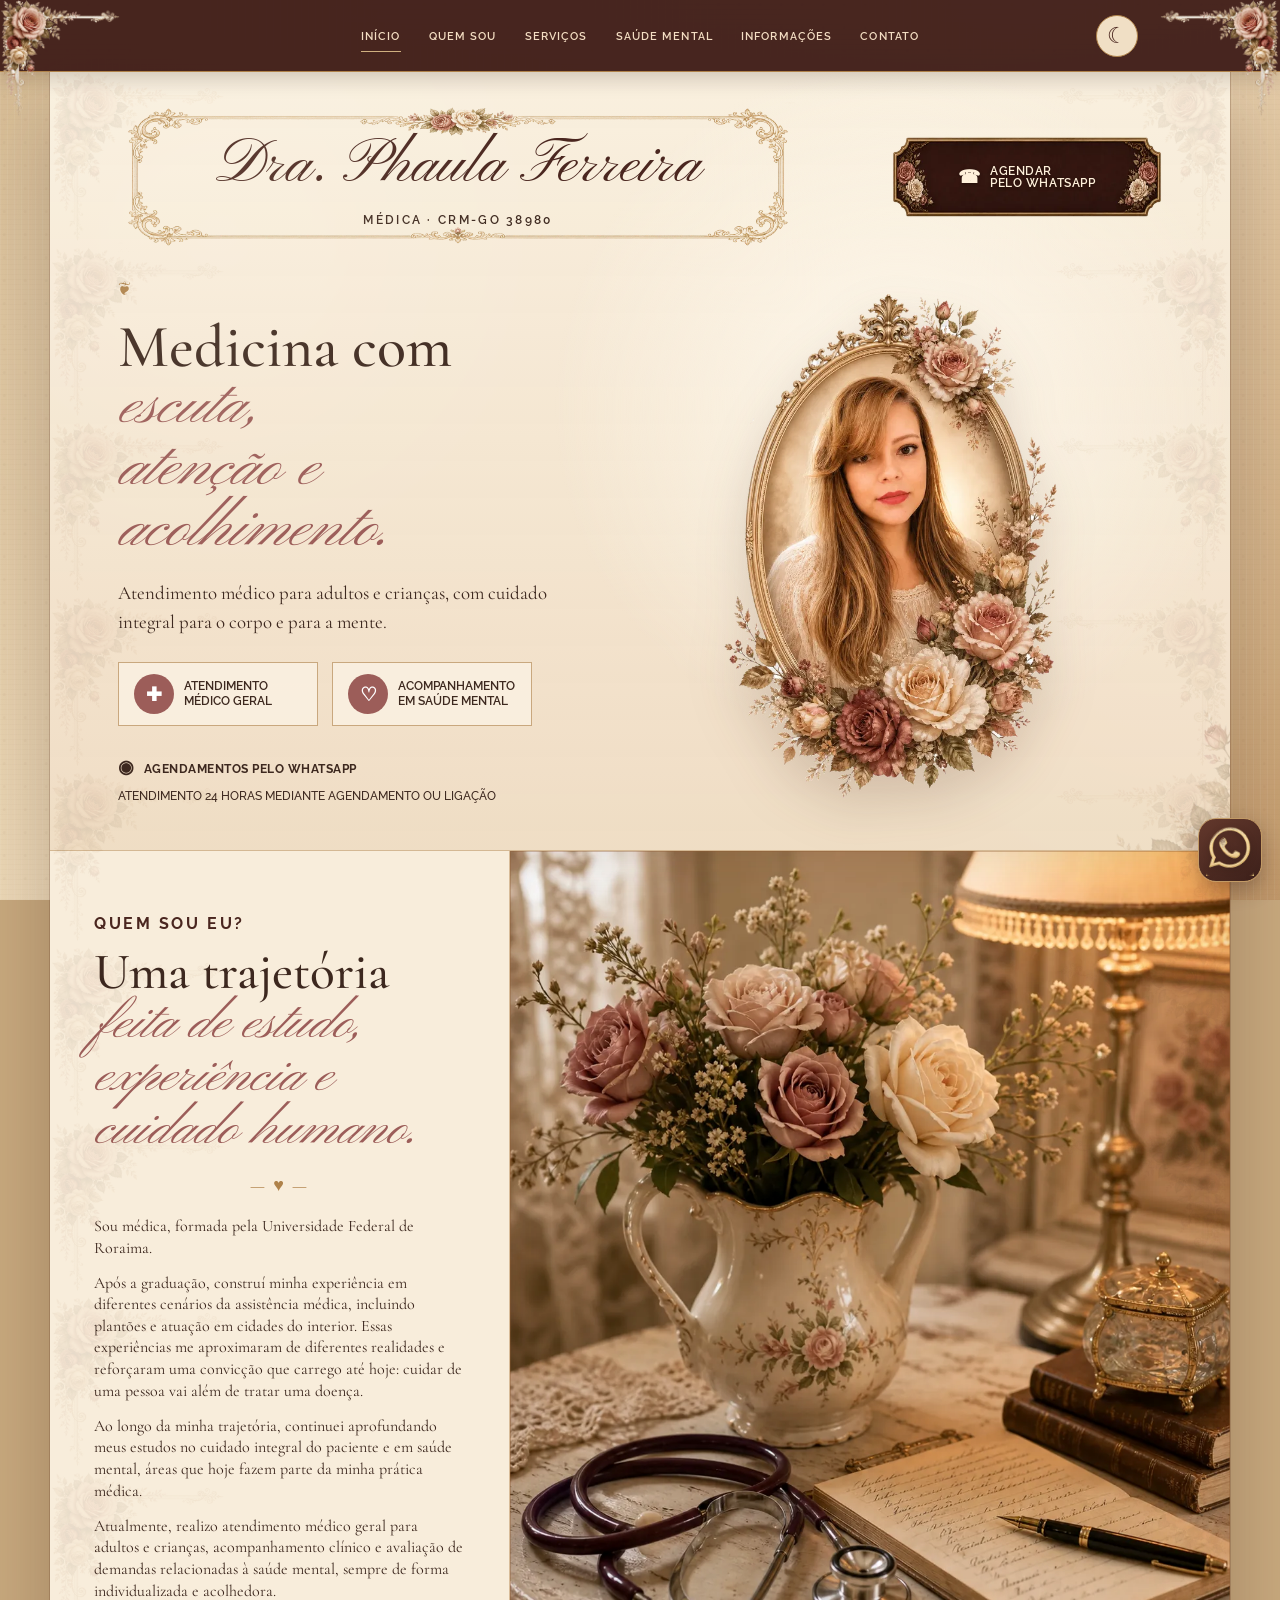
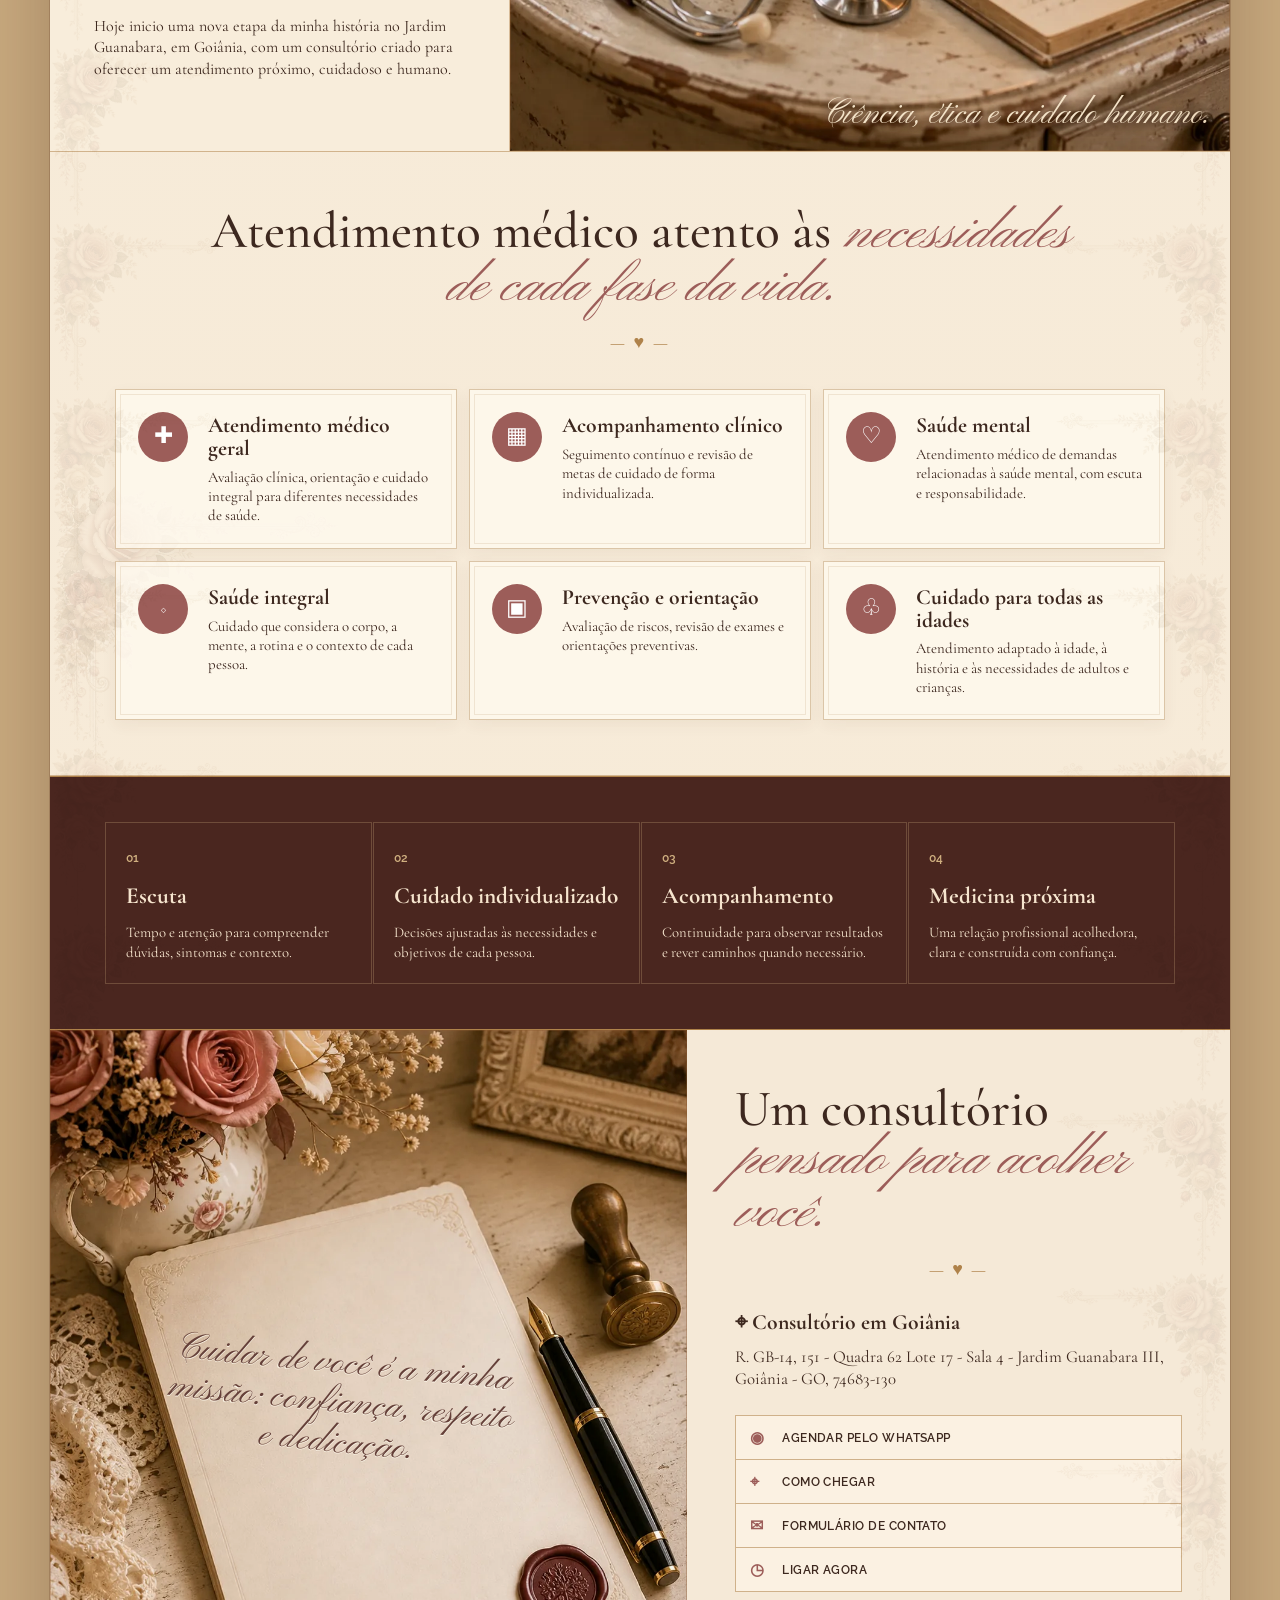
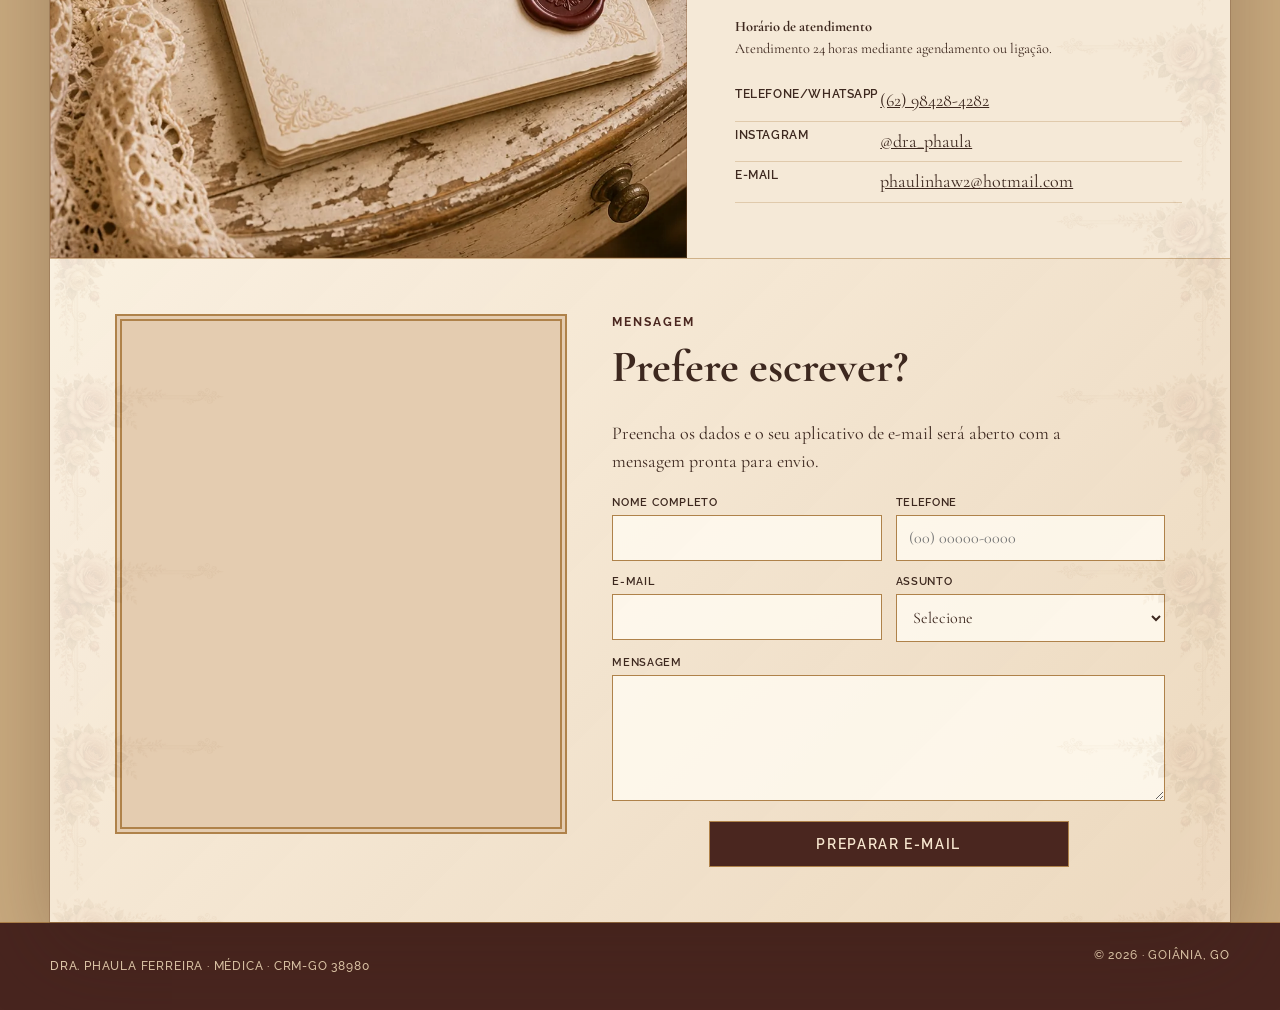
==== commit 9ca0a5c2: "Revisao visual do topo: cantos simetricos, placa robusta e eyebrow na trajetoria - Arranjo floral di" ====
--- a/index.html
+++ b/index.html
@@ -28,7 +28,7 @@
   <link rel="preconnect" href="https://fonts.gstatic.com" crossorigin>
   <link href="https://fonts.googleapis.com/css2?family=Cormorant+Garamond:ital,wght@0,400;0,500;0,600;0,700;1,500;1,600&family=Pinyon+Script&family=Raleway:wght@400;500;600;700&display=swap" rel="stylesheet">
   <script>document.documentElement.classList.add('js');try{document.documentElement.dataset.theme=localStorage.getItem('dra-phaula-modelo-theme')||'light'}catch(e){}</script>
-  <link rel="stylesheet" href="styles.css?v=20260902">
+  <link rel="stylesheet" href="styles.css?v=20260902b">
 </head>
 <body>
   <a class="skip-link" href="#conteudo">Ir para o conteúdo</a>
@@ -53,7 +53,7 @@
       </div>
       <div class="shell hero-grid reveal">
         <div class="hero-copy">
-          <p class="eyebrow">Quem sou eu?</p><div class="ornament-line" aria-hidden="true">❦</div>
+          <div class="ornament-line" aria-hidden="true">❦</div>
           <h1>Medicina com <em>escuta,<br>atenção e<br>acolhimento.</em></h1>
           <p class="hero-lead">Atendimento médico para adultos e crianças, com cuidado integral para o corpo e para a mente.</p>
           <div class="hero-specialties"><a href="#atendimento"><i aria-hidden="true">✚</i><span>Atendimento<br>médico geral</span></a><a href="#saude-mental"><i aria-hidden="true">♡</i><span>Acompanhamento<br>em saúde mental</span></a></div>
@@ -65,6 +65,7 @@
     </section>
     <section class="story split-section reveal" id="sobre">
       <div class="story-copy">
+        <p class="eyebrow">Quem sou eu?</p>
         <h2>Uma trajetória <em>feita de estudo,<br>experiência e<br>cuidado humano.</em></h2><div class="small-ornament" aria-hidden="true">— ♥ —</div>
         <p>Sou médica, formada pela Universidade Federal de Roraima.</p>
         <p>Após a graduação, construí minha experiência em diferentes cenários da assistência médica, incluindo plantões e atuação em cidades do interior. Essas experiências me aproximaram de diferentes realidades e reforçaram uma convicção que carrego até hoje: cuidar de uma pessoa vai além de tratar uma doença.</p>
--- a/styles.css
+++ b/styles.css
@@ -166,3 +166,19 @@
   .top-whatsapp{width:min(226px,84vw);height:66px;padding-inline:34px}
   .hero-copy h1{font-size:clamp(2.7rem,14vw,3.15rem)}
 }
+
+/* Revisao visual 2026-09-02: cantos florais simetricos, botao de tema fora dos cantos, eyebrow na trajetoria */
+.story-copy .eyebrow{margin-bottom:14px}
+.hero-copy .ornament-line{margin-top:0}
+.corner-floral-right{right:0;width:185px;height:165px}
+@media(min-width:1101px){.nav-wrap{position:static}.theme-toggle{left:auto;right:200px}}
+@media(min-width:1101px) and (max-width:1280px){.corner-floral,.corner-floral-right{width:130px;height:120px}.main-nav{gap:28px}.theme-toggle{right:142px}}
+@media(max-width:1100px){.nav-wrap{padding-inline:100px;gap:14px}.theme-toggle{position:static;left:auto;right:auto;top:auto;width:38px;height:38px;flex:none;order:2}.main-nav{gap:18px}.corner-floral,.corner-floral-right{width:90px;height:85px}.corner-floral-left{left:0}.corner-floral-right{right:0;display:block}}
+@media(max-width:920px){.nav-wrap{padding-inline:78px;gap:12px}.main-nav{gap:10px}.main-nav a{letter-spacing:.06em}.theme-toggle{width:34px;height:34px}.corner-floral,.corner-floral-right{width:70px;height:65px}}
+@media(max-width:680px){.corner-floral,.corner-floral-right{display:none}.theme-toggle{position:absolute;top:10px;left:auto;right:64px;width:40px;height:40px}}
+/* Placa do nome: texto dimensionado pela largura util da placa (unidades cqw) e fallback de fonte com metrica proxima da Pinyon Script */
+.brand-plaque{container-type:inline-size}
+.brand-plaque span{font-family:'Pinyon Script','Cormorant Garamond',Georgia,serif;font-size:min(4rem,11.8cqw);white-space:nowrap}
+.brand-plaque b{white-space:nowrap;font-size:clamp(.69rem,2.2cqw,.72rem)}
+@media(max-width:920px){.brand-plaque span{font-size:min(3rem,11.8cqw)}}
+@media(max-width:680px){.brand-plaque span{font-size:min(2.3rem,12cqw)}}
